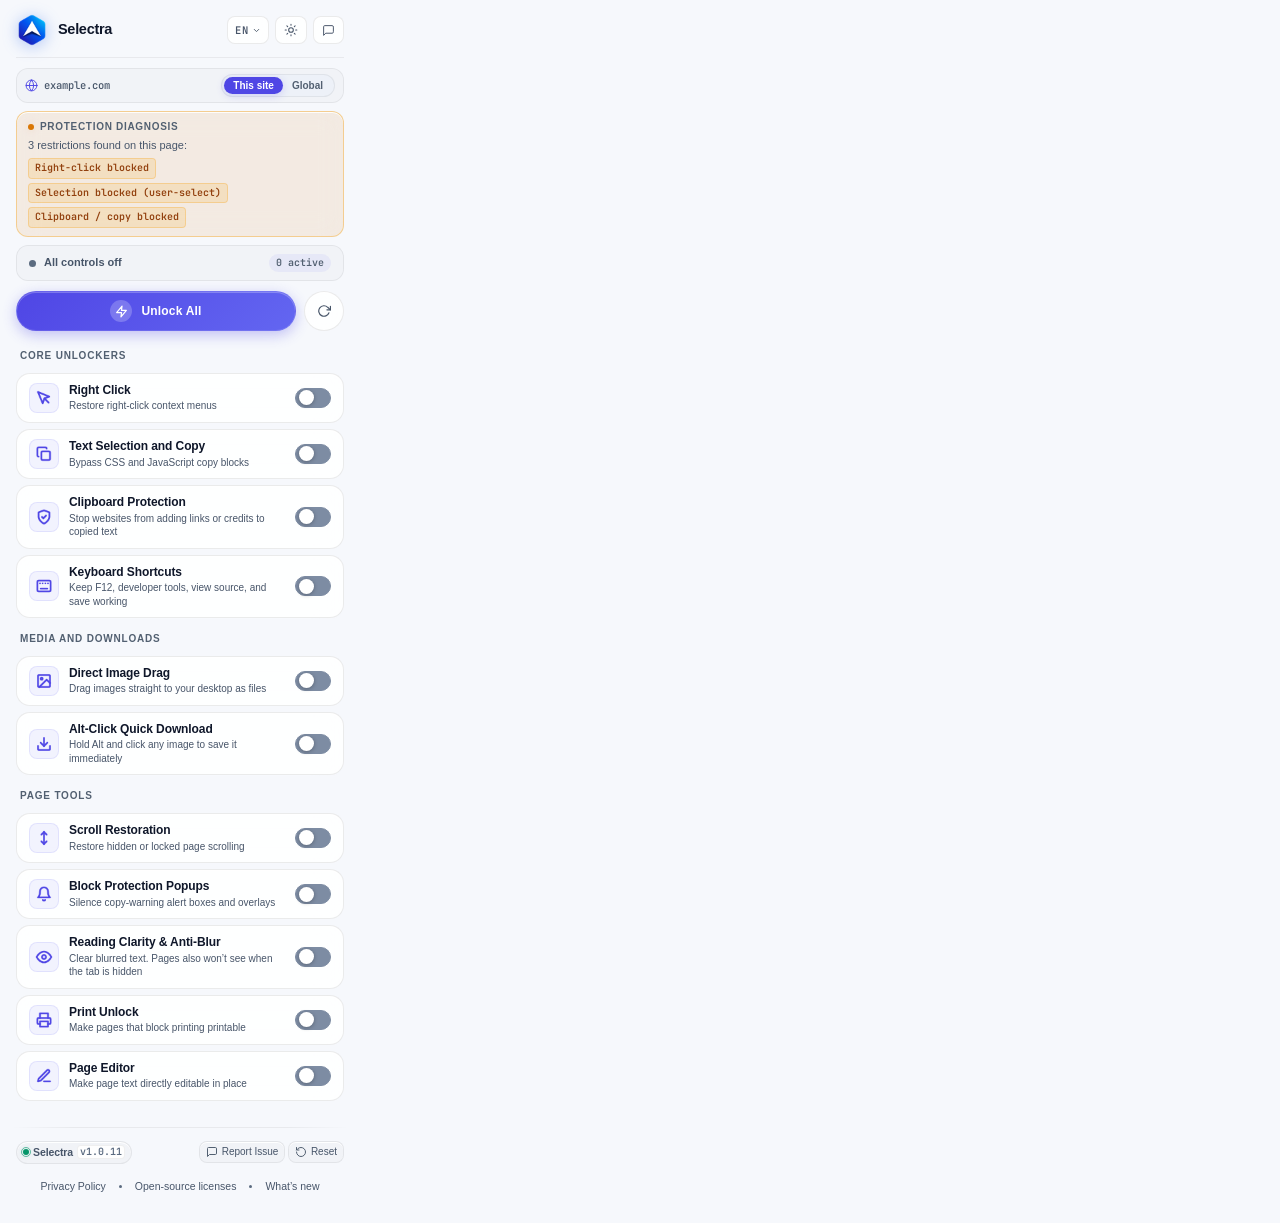
==== popup.html @ c1bef080 "Selectra 1.0.11 First public commit of the Selectra extension source.  This tree reproduces the stor" ====
<!DOCTYPE html>
<html lang="en" data-theme="dark">
<head>
  <meta charset="UTF-8">
  <meta name="viewport" content="width=device-width, initial-scale=1">
  <title>Selectra</title>
  <!-- What this page may load, in addition to the extension's own policy (manifest.json, which the service worker shares and which must stay open for its fetches) -->
  <meta http-equiv="Content-Security-Policy" content="default-src 'none'; script-src 'self'; style-src 'self'; font-src 'self'; img-src 'self' data:; connect-src 'self'; frame-src 'self'; object-src 'none'; base-uri 'none'; form-action 'none'">
  <link rel="stylesheet" href="fonts/fonts.css">
  <script src="theme-init.js"></script>
  <link rel="stylesheet" href="popup.css">
</head>
<body>
  <!-- Header Bar -->
  <header class="header">
    <div class="header-left">
      <div class="logo" aria-hidden="true">
        <img src="icon48.png" width="32" height="32" alt="Selectra">
      </div>
      <div class="header-text">
        <h1 data-i18n="appName">Selectra</h1>
      </div>
    </div>
    <div class="header-right">
      <!-- 10-Language Custom Dropdown Popover -->
      <div class="lang-picker-wrapper">
        <button class="icon-btn lang-btn" id="langToggle" data-i18n-title="langToggleTitle" data-i18n-aria="langToggleTitle" aria-haspopup="listbox" aria-expanded="false" aria-controls="langList">
          <span id="langText">EN</span>
          <svg class="lang-chevron" width="9" height="9" viewBox="0 0 24 24" fill="none" stroke="currentColor" stroke-width="2.5" stroke-linecap="round" stroke-linejoin="round">
            <polyline points="6 9 12 15 18 9"></polyline>
          </svg>
        </button>
        <div class="lang-popover" id="langPopover">
          <div class="lang-list" id="langList" role="listbox" data-i18n-aria="langListLabel">
            <!-- Rendered dynamically by popup.js -->
          </div>
        </div>
      </div>

      <!-- Theme Switcher with SVG Morph & Circular Reveal -->
      <button class="icon-btn theme-btn" id="themeToggle" data-i18n-title="themeToggleTitle" data-i18n-aria="themeToggleTitle">
        <span class="theme-icon-wrap" aria-hidden="true">
          <svg class="theme-icon moon-icon" width="14" height="14" viewBox="0 0 24 24" fill="none" stroke="currentColor" stroke-width="1.8" stroke-linecap="round" stroke-linejoin="round">
            <path d="M21 12.79A9 9 0 1 1 11.21 3 7 7 0 0 0 21 12.79z"></path>
          </svg>
          <svg class="theme-icon sun-icon" width="14" height="14" viewBox="0 0 24 24" fill="none" stroke="currentColor" stroke-width="1.8" stroke-linecap="round" stroke-linejoin="round">
            <circle cx="12" cy="12" r="4"></circle>
            <path d="M12 2v2M12 20v2M4.93 4.93l1.41 1.41M17.66 17.66l1.41 1.41M2 12h2M20 12h2M6.34 17.66l-1.41 1.41M19.07 4.93l-1.41 1.41"></path>
          </svg>
        </span>
      </button>

      <!-- Feedback & Bug Report Button -->
      <button class="icon-btn contact-btn" id="contactHeaderBtn" data-i18n-title="contactTitle" data-i18n-aria="contactTitle">
        <svg width="13" height="13" viewBox="0 0 24 24" fill="none" stroke="currentColor" stroke-width="1.8" stroke-linecap="round" stroke-linejoin="round">
          <path d="M21 15a2 2 0 0 1-2 2H7l-4 4V5a2 2 0 0 1 2-2h14a2 2 0 0 1 2 2z"></path>
        </svg>
      </button>
    </div>
  </header>

  <!-- Active Page Content -->
  <div id="activeContent">
    <!-- Segmented Mode Control -->
    <div class="mode-bar-container">
    <div class="domain-row">
      <svg class="domain-icon" width="13" height="13" viewBox="0 0 24 24" fill="none" stroke="currentColor" stroke-width="1.75" stroke-linecap="round" stroke-linejoin="round">
        <circle cx="12" cy="12" r="10"></circle>
        <line x1="2" y1="12" x2="22" y2="12"></line>
        <path d="M12 2a15.3 15.3 0 0 1 4 10 15.3 15.3 0 0 1-4 10 15.3 15.3 0 0 1-4-10 15.3 15.3 0 0 1 4-10z"></path>
      </svg>
      <span class="domain-badge" id="domainBadge" data-i18n="badgeActiveTab">Active tab</span>
    </div>
    <div class="segmented-control" role="radiogroup" data-i18n-aria="modeGroupLabel">
      <button class="segment-btn active" id="modeSiteBtn" role="radio" aria-checked="true" data-i18n="modeSite">This site</button>
      <button class="segment-btn" id="modeGlobalBtn" role="radio" aria-checked="false" data-i18n="modeGlobal">Global</button>
    </div>
  </div>

  <!-- Global mode is browser-wide: it pauses every site's own settings, so say so while it is on -->
  <p class="mode-hint" id="globalModeHint" hidden data-i18n="globalModeHint">Global mode applies to every site. Each site’s own settings are paused until you switch back to “This site”.</p>

  <!-- Shown when the page never loaded Selectra (opened before an update, PDF viewer, ...): the settings are saved but cannot reach it -->
  <div class="notice-card" id="pageNotReadyNotice" role="alert" hidden>
    <p class="notice-text" data-i18n="pageNotReady">Selectra isn’t running on this page yet. Reload the page to apply your settings.</p>
    <button type="button" class="notice-btn" id="pageNotReadyReload" data-i18n="btnReloadPage">Reload Page</button>
  </div>

  <!-- Live Barrier Scanner Card -->
  <div class="diagnosis-card" id="diagnosisCard">
    <div class="diagnosis-header">
      <span class="diagnosis-dot"></span>
      <span class="diagnosis-title" id="diagnosisTitle" data-i18n="scannerTitle">Protection Diagnosis</span>
    </div>
    <div class="diagnosis-body" id="diagnosisBody" data-i18n="scannerClean">No restrictions detected on this page</div>
    <div class="barrier-tags" id="barrierTags"></div>
  </div>

  <!-- Status Bar -->
  <div class="status-bar" role="status" aria-live="polite">
    <div class="status-indicator">
      <span class="status-dot"></span>
      <span class="status-text" id="statusText" data-i18n="statusAllOff">All controls off</span>
    </div>
    <span class="active-count" id="activeCount">0 active</span>
  </div>

  <!-- Hero Master Action Bar -->
  <div class="quick-actions-bar">
    <button class="hero-btn unlock-btn" id="quickAllBtn" type="button">
      <span class="btn-icon-circle">
        <svg class="hero-bolt-svg" width="13" height="13" viewBox="0 0 24 24" fill="none" stroke="currentColor" stroke-width="2.2" stroke-linecap="round" stroke-linejoin="round">
          <polygon points="13 2 3 14 12 14 11 22 21 10 12 10 13 2"></polygon>
        </svg>
      </span>
      <span id="quickAllText" data-i18n="btnUnlockAll">Unlock All</span>
    </button>

    <button class="reload-btn" id="reloadTabBtn" type="button" data-i18n-title="btnReloadPage" data-i18n-aria="btnReloadPage">
      <svg class="reload-icon" width="14" height="14" viewBox="0 0 24 24" fill="none" stroke="currentColor" stroke-width="2" stroke-linecap="round" stroke-linejoin="round">
        <polyline points="23 4 23 10 17 10"></polyline>
        <path d="M20.49 15a9 9 0 1 1-2.12-9.36L23 10"></path>
      </svg>
    </button>
  </div>

  <!-- Main Controls List -->
  <main class="controls-section">
    <!-- Group 1: Core Unlockers -->
    <div class="section-label" data-i18n="secUnlockers">Core Unlockers</div>

    <div class="control-card" data-key="rightClick">
      <div class="card-icon">
        <svg width="16" height="16" viewBox="0 0 24 24" fill="none" stroke="currentColor" stroke-width="1.75" stroke-linecap="round" stroke-linejoin="round">
          <path d="M3 3l7.07 16.97 2.51-7.39 7.39-2.51L3 3z"></path>
          <path d="M13 13l6 6"></path>
        </svg>
      </div>
      <div class="card-info">
        <div class="card-title" id="titleRightClick" data-i18n="featRightClickTitle">Right Click</div>
        <div class="card-desc" id="descRightClick" data-i18n="featRightClickDesc">Restore right-click context menus</div>
      </div>
      <label class="toggle">
        <input type="checkbox" role="switch" id="rightClickToggle" aria-labelledby="titleRightClick" aria-describedby="descRightClick">
        <span class="toggle-track"><span class="toggle-thumb"></span></span>
      </label>
    </div>

    <div class="control-card" data-key="copy">
      <div class="card-icon">
        <svg width="16" height="16" viewBox="0 0 24 24" fill="none" stroke="currentColor" stroke-width="1.75" stroke-linecap="round" stroke-linejoin="round">
          <rect x="8" y="8" width="13" height="13" rx="2"></rect>
          <path d="M4 16c-1.1 0-2-.9-2-2V4c0-1.1.9-2 2-2h10c1.1 0 2 .9 2 2"></path>
        </svg>
      </div>
      <div class="card-info">
        <div class="card-title" id="titleCopy" data-i18n="featCopyTitle">Text Selection and Copy</div>
        <div class="card-desc" id="descCopy" data-i18n="featCopyDesc">Bypass CSS and JavaScript copy blocks</div>
      </div>
      <label class="toggle">
        <input type="checkbox" role="switch" id="copyToggle" aria-labelledby="titleCopy" aria-describedby="descCopy">
        <span class="toggle-track"><span class="toggle-thumb"></span></span>
      </label>
    </div>

    <div class="control-card" data-key="clipboard">
      <div class="card-icon">
        <svg width="16" height="16" viewBox="0 0 24 24" fill="none" stroke="currentColor" stroke-width="1.75" stroke-linecap="round" stroke-linejoin="round">
          <path d="M12 22s8-4 8-10V5l-8-3-8 3v7c0 6 8 10 8 10z"></path>
          <path d="m9 12 2 2 4-4"></path>
        </svg>
      </div>
      <div class="card-info">
        <div class="card-title" id="titleClipboard" data-i18n="featClipboardTitle">Clipboard Protection</div>
        <div class="card-desc" id="descClipboard" data-i18n="featClipboardDesc">Stop websites from adding links or credits to copied text</div>
      </div>
      <label class="toggle">
        <input type="checkbox" role="switch" id="clipboardToggle" aria-labelledby="titleClipboard" aria-describedby="descClipboard">
        <span class="toggle-track"><span class="toggle-thumb"></span></span>
      </label>
    </div>

    <div class="control-card" data-key="keyboard">
      <div class="card-icon">
        <svg width="16" height="16" viewBox="0 0 24 24" fill="none" stroke="currentColor" stroke-width="1.75" stroke-linecap="round" stroke-linejoin="round">
          <rect x="2" y="4" width="20" height="16" rx="2"></rect>
          <line x1="6" y1="8" x2="6.01" y2="8"></line>
          <line x1="10" y1="8" x2="10.01" y2="8"></line>
          <line x1="14" y1="8" x2="14.01" y2="8"></line>
          <line x1="18" y1="8" x2="18.01" y2="8"></line>
          <line x1="7" y1="16" x2="17" y2="16"></line>
        </svg>
      </div>
      <div class="card-info">
        <div class="card-title" id="titleKeyboard" data-i18n="featKeyboardTitle">Keyboard Shortcuts</div>
        <div class="card-desc" id="descKeyboard" data-i18n="featKeyboardDesc">Keep F12, developer tools, view source, and save working</div>
      </div>
      <label class="toggle">
        <input type="checkbox" role="switch" id="keyboardToggle" aria-labelledby="titleKeyboard" aria-describedby="descKeyboard">
        <span class="toggle-track"><span class="toggle-thumb"></span></span>
      </label>
    </div>

    <!-- Group 2: Media & Downloads -->
    <div class="section-label" data-i18n="secMedia">Media and Downloads</div>

    <div class="control-card" data-key="dragDrop">
      <div class="card-icon">
        <svg width="16" height="16" viewBox="0 0 24 24" fill="none" stroke="currentColor" stroke-width="1.75" stroke-linecap="round" stroke-linejoin="round">
          <rect x="3" y="3" width="18" height="18" rx="2"></rect>
          <circle cx="8.5" cy="8.5" r="1.5"></circle>
          <polyline points="21 15 16 10 5 21"></polyline>
        </svg>
      </div>
      <div class="card-info">
        <div class="card-title" id="titleDragDrop" data-i18n="featDragDropTitle">Direct Image Drag</div>
        <div class="card-desc" id="descDragDrop" data-i18n="featDragDropDesc">Drag images straight to your desktop as files</div>
      </div>
      <label class="toggle">
        <input type="checkbox" role="switch" id="dragDropToggle" aria-labelledby="titleDragDrop" aria-describedby="descDragDrop">
        <span class="toggle-track"><span class="toggle-thumb"></span></span>
      </label>
    </div>

    <div class="control-card" data-key="altClick">
      <div class="card-icon">
        <svg width="16" height="16" viewBox="0 0 24 24" fill="none" stroke="currentColor" stroke-width="1.75" stroke-linecap="round" stroke-linejoin="round">
          <path d="M21 15v4a2 2 0 0 1-2 2H5a2 2 0 0 1-2-2v-4"></path>
          <polyline points="7 10 12 15 17 10"></polyline>
          <line x1="12" y1="15" x2="12" y2="3"></line>
        </svg>
      </div>
      <div class="card-info">
        <div class="card-title" id="titleAltClick" data-i18n="featAltClickTitle">Alt-Click Quick Download</div>
        <div class="card-desc" id="descAltClick" data-i18n="featAltClickDesc">Hold Alt and click any image to save it immediately</div>
      </div>
      <label class="toggle">
        <input type="checkbox" role="switch" id="altClickToggle" aria-labelledby="titleAltClick" aria-describedby="descAltClick">
        <span class="toggle-track"><span class="toggle-thumb"></span></span>
      </label>
    </div>

    <!-- Group 3: Page Tools -->
    <div class="section-label" data-i18n="secPageTools">Page Tools</div>

    <div class="control-card" data-key="scrollbar">
      <div class="card-icon">
        <svg width="16" height="16" viewBox="0 0 24 24" fill="none" stroke="currentColor" stroke-width="1.75" stroke-linecap="round" stroke-linejoin="round">
          <polyline points="8 7 12 3 16 7"></polyline>
          <polyline points="8 17 12 21 16 17"></polyline>
          <line x1="12" y1="3" x2="12" y2="21"></line>
        </svg>
      </div>
      <div class="card-info">
        <div class="card-title" id="titleScrollbar" data-i18n="featScrollbarTitle">Scroll Restoration</div>
        <div class="card-desc" id="descScrollbar" data-i18n="featScrollbarDesc">Restore hidden or locked page scrolling</div>
      </div>
      <label class="toggle">
        <input type="checkbox" role="switch" id="scrollbarToggle" aria-labelledby="titleScrollbar" aria-describedby="descScrollbar">
        <span class="toggle-track"><span class="toggle-thumb"></span></span>
      </label>
    </div>

    <div class="control-card" data-key="alert">
      <div class="card-icon">
        <svg width="16" height="16" viewBox="0 0 24 24" fill="none" stroke="currentColor" stroke-width="1.75" stroke-linecap="round" stroke-linejoin="round">
          <path d="M18 8A6 6 0 0 0 6 8c0 7-3 9-3 9h18s-3-2-3-9"></path>
          <path d="M13.73 21a2 2 0 0 1-3.46 0"></path>
        </svg>
      </div>
      <div class="card-info">
        <div class="card-title" id="titleAlert" data-i18n="featAlertTitle">Block Protection Popups</div>
        <div class="card-desc" id="descAlert" data-i18n="featAlertDesc">Silence copy-warning alert boxes and overlays</div>
      </div>
      <label class="toggle">
        <input type="checkbox" role="switch" id="alertToggle" aria-labelledby="titleAlert" aria-describedby="descAlert">
        <span class="toggle-track"><span class="toggle-thumb"></span></span>
      </label>
    </div>

    <div class="control-card" data-key="antiBlur">
      <div class="card-icon">
        <svg width="16" height="16" viewBox="0 0 24 24" fill="none" stroke="currentColor" stroke-width="1.75" stroke-linecap="round" stroke-linejoin="round">
          <path d="M1 12s4-8 11-8 11 8 11 8-4 8-11 8-11-8-11-8z"></path>
          <circle cx="12" cy="12" r="3"></circle>
        </svg>
      </div>
      <div class="card-info">
        <div class="card-title" id="titleAntiBlur" data-i18n="featAntiBlurTitle">Reading Clarity & Anti-Blur</div>
        <div class="card-desc" id="descAntiBlur" data-i18n="featAntiBlurDesc">Restore text sharpness and readability on obscured pages</div>
      </div>
      <label class="toggle">
        <input type="checkbox" role="switch" id="antiBlurToggle" aria-labelledby="titleAntiBlur" aria-describedby="descAntiBlur">
        <span class="toggle-track"><span class="toggle-thumb"></span></span>
      </label>
    </div>

    <div class="control-card" data-key="print">
      <div class="card-icon">
        <svg width="16" height="16" viewBox="0 0 24 24" fill="none" stroke="currentColor" stroke-width="1.75" stroke-linecap="round" stroke-linejoin="round">
          <polyline points="6 9 6 2 18 2 18 9"></polyline>
          <path d="M6 18H4a2 2 0 0 1-2-2v-5a2 2 0 0 1 2-2h16a2 2 0 0 1 2 2v5a2 2 0 0 1-2 2h-2"></path>
          <rect x="6" y="14" width="12" height="8"></rect>
        </svg>
      </div>
      <div class="card-info">
        <div class="card-title" id="titlePrint" data-i18n="featPrintTitle">Print Unlock</div>
        <div class="card-desc" id="descPrint" data-i18n="featPrintDesc">Make pages that block printing printable</div>
      </div>
      <label class="toggle">
        <input type="checkbox" role="switch" id="printToggle" aria-labelledby="titlePrint" aria-describedby="descPrint">
        <span class="toggle-track"><span class="toggle-thumb"></span></span>
      </label>
    </div>

    <div class="control-card" data-key="edit">
      <div class="card-icon">
        <svg width="16" height="16" viewBox="0 0 24 24" fill="none" stroke="currentColor" stroke-width="1.75" stroke-linecap="round" stroke-linejoin="round">
          <path d="M12 20h9"></path>
          <path d="M16.5 3.5a2.121 2.121 0 0 1 3 3L7 19l-4 1 1-4L16.5 3.5z"></path>
        </svg>
      </div>
      <div class="card-info">
        <div class="card-title" id="titleEdit" data-i18n="featEditTitle">Page Editor</div>
        <div class="card-desc" id="descEdit" data-i18n="featEditDesc">Make page text directly editable in place</div>
      </div>
      <label class="toggle">
        <input type="checkbox" role="switch" id="editToggle" aria-labelledby="titleEdit" aria-describedby="descEdit">
        <span class="toggle-track"><span class="toggle-thumb"></span></span>
      </label>
    </div>
  </main>

  <footer class="footer">
    <div class="footer-row">
      <div class="footer-status-badge">
        <span class="status-pulse-dot" aria-hidden="true"></span>
        <span class="footer-status-label" data-i18n="footerText">Selectra</span>
        <span class="footer-version-tag">v1.0.11</span>
      </div>
      <div class="footer-actions">
        <button id="contactBtn" class="footer-chip-btn" type="button">
          <svg class="chip-svg" width="12" height="12" viewBox="0 0 24 24" fill="none" stroke="currentColor" stroke-width="2" stroke-linecap="round" stroke-linejoin="round" aria-hidden="true">
            <path d="M21 15a2 2 0 0 1-2 2H7l-4 4V5a2 2 0 0 1 2-2h14a2 2 0 0 1 2 2z"></path>
          </svg>
          <span data-i18n="btnContact">Report Issue</span>
        </button>
        <button id="resetBtn" class="footer-chip-btn danger" type="button" data-i18n-title="resetTitle">
          <svg class="chip-svg" width="12" height="12" viewBox="0 0 24 24" fill="none" stroke="currentColor" stroke-width="2" stroke-linecap="round" stroke-linejoin="round" aria-hidden="true">
            <path d="M3 12a9 9 0 1 0 9-9 9.75 9.75 0 0 0-6.74 2.74L3 8"></path>
            <path d="M3 3v5h5"></path>
          </svg>
          <span data-i18n="btnReset">Reset</span>
        </button>
      </div>
    </div>

    <!-- Legal row: opens the packaged policy pages in the viewer below (a plain link, so "open in new tab" also works) -->
    <nav class="legal-row" data-i18n-aria="legalNavLabel" aria-label="Legal information">
      <a class="legal-link" href="legal/privacy.html" data-legal="privacy" data-i18n="legalPrivacy">Privacy Policy</a>
      <span class="legal-sep" aria-hidden="true"></span>
      <a class="legal-link" href="legal/licenses.html" data-legal="licenses" data-i18n="legalLicenses">Open-source licenses</a>
      <span class="legal-sep" aria-hidden="true"></span>
      <a class="legal-link" href="legal/changelog.html" data-legal="changelog" data-i18n="legalChangelog">What’s new</a>
    </nav>
  </footer>
  </div>
  <!-- /#activeContent -->

  <!-- Disabled System Screen (Preserves Header with Language & Theme Controls) -->
  <div class="disabled-message" id="disabledView" role="region" aria-live="polite">
    <svg width="42" height="42" viewBox="0 0 24 24" fill="none" stroke="currentColor" stroke-width="1.6" stroke-linecap="round">
      <circle cx="12" cy="12" r="10"></circle>
      <line x1="4.93" y1="4.93" x2="19.07" y2="19.07"></line>
    </svg>
    <p id="disabledMessageText" data-i18n="unsupportedPage">Extension cannot run on this system page.</p>
    <!-- Global mode is browser-wide: it has to be possible to leave it from a page the extension cannot run on, too -->
    <button type="button" class="notice-btn" id="disabledGlobalOff" hidden data-i18n="btnGlobalOff">Turn off Global mode</button>
  </div>

  <!-- Contact / Report Issue Modal (High-End Precision UI) -->
  <div class="modal-backdrop" id="contactModal" aria-hidden="true" role="dialog" aria-modal="true" aria-labelledby="contactModalTitle">
    <div class="modal-card">
      <!-- Ambient Top Specular Light -->
      <div class="modal-ambient-glow" aria-hidden="true"></div>

      <div class="modal-header">
        <div class="modal-title-wrap">
          <div class="modal-icon-badge" aria-hidden="true">
            <svg width="15" height="15" viewBox="0 0 24 24" fill="none" stroke="currentColor" stroke-width="1.8" stroke-linecap="round" stroke-linejoin="round">
              <path d="M21 15a2 2 0 0 1-2 2H7l-4 4V5a2 2 0 0 1 2-2h14a2 2 0 0 1 2 2z"/>
            </svg>
          </div>
          <div>
            <h3 class="modal-title" id="contactModalTitle" data-i18n="contactTitle">Report Issue / Contact</h3>
            <p class="modal-desc" data-i18n="contactDesc">Found a locked site or bug? Let us know.</p>
          </div>
        </div>
        <button class="modal-close-btn" id="contactModalClose" type="button" data-i18n-aria="legalClose">
          <svg width="13" height="13" viewBox="0 0 24 24" fill="none" stroke="currentColor" stroke-width="2" stroke-linecap="round" stroke-linejoin="round">
            <line x1="18" y1="6" x2="6" y2="18"></line>
            <line x1="6" y1="6" x2="18" y2="18"></line>
          </svg>
        </button>
      </div>

      <div class="modal-body">
        <!-- Live Telemetry Inspector Bar -->
        <div class="modal-telemetry-strip">
          <div class="telemetry-site-group">
            <span class="telemetry-beacon" id="contactTelemetryDot" aria-hidden="true"></span>
            <span class="telemetry-site-val" id="contactSiteDomain">example.com</span>
          </div>
          <div class="telemetry-badge-group">
            <span class="telemetry-status-pill" id="contactTelemetryPill">
              <svg width="10" height="10" viewBox="0 0 24 24" fill="none" stroke="currentColor" stroke-width="2" stroke-linecap="round" stroke-linejoin="round">
                <circle cx="12" cy="12" r="10"></circle>
                <line x1="12" y1="8" x2="12" y2="12"></line>
                <line x1="12" y1="16" x2="12.01" y2="16"></line>
              </svg>
              <span id="contactBarrierCountText" data-i18n="contactLivePage">Live page</span>
            </span>
          </div>
        </div>

        <!-- Issue Category Segmented Control (High-Tactile Cards with Micro-Icons) -->
        <div class="contact-category-group" role="radiogroup" data-i18n-aria="issueCategoryLabel">
          <label class="category-chip active" data-cat="locked">
            <input type="radio" name="issueCategory" value="locked" checked>
            <span class="chip-icon" aria-hidden="true">
              <svg width="13" height="13" viewBox="0 0 24 24" fill="none" stroke="currentColor" stroke-width="1.8" stroke-linecap="round" stroke-linejoin="round">
                <rect x="3" y="11" width="18" height="11" rx="2" ry="2"></rect>
                <path d="M7 11V7a5 5 0 0 1 9.9-1"></path>
              </svg>
            </span>
            <span class="chip-text" data-i18n="catSiteLocked">Site locked</span>
          </label>
          <label class="category-chip" data-cat="bug">
            <input type="radio" name="issueCategory" value="bug">
            <span class="chip-icon" aria-hidden="true">
              <svg width="13" height="13" viewBox="0 0 24 24" fill="none" stroke="currentColor" stroke-width="1.8" stroke-linecap="round" stroke-linejoin="round">
                <path d="M12 2v4M12 18v4M4.93 4.93l2.83 2.83M16.24 16.24l2.83 2.83M2 12h4M18 12h4M4.93 19.07l2.83-2.83M16.24 7.76l2.83-2.83"></path>
              </svg>
            </span>
            <span class="chip-text" data-i18n="catBug">Bug / Glitch</span>
          </label>
          <label class="category-chip" data-cat="feature">
            <input type="radio" name="issueCategory" value="feature">
            <span class="chip-icon" aria-hidden="true">
              <svg width="13" height="13" viewBox="0 0 24 24" fill="none" stroke="currentColor" stroke-width="1.8" stroke-linecap="round" stroke-linejoin="round">
                <polygon points="12 2 15.09 8.26 22 9.27 17 14.14 18.18 21.02 12 17.77 5.82 21.02 7 14.14 2 9.27 8.91 8.26 12 2"></polygon>
              </svg>
            </span>
            <span class="chip-text" data-i18n="catFeature">Feature idea</span>
          </label>
        </div>

        <!-- Notes / Details Input with Double-Bezel Shell -->
        <div class="contact-input-wrap">
          <div class="contact-label-row">
            <label for="contactMessage" class="contact-input-label" data-i18n="contactNotesLabel">Notes / Details</label>
            <span class="contact-optional-tag" data-i18n="contactOptionalTag">Optional</span>
          </div>
          <div class="textarea-shell">
            <textarea id="contactMessage" class="contact-textarea" rows="3" placeholder="What happened on this website?" data-i18n-placeholder="contactNotesPlaceholder"></textarea>
          </div>
        </div>

        <!-- Expandable Telemetry Accordion (Developer-Grade Transparency) -->
        <details class="telemetry-accordion" id="telemetryAccordion">
          <summary class="telemetry-summary">
            <span class="telemetry-summary-left">
              <svg class="telemetry-chevron" width="10" height="10" viewBox="0 0 24 24" fill="none" stroke="currentColor" stroke-width="2.5" stroke-linecap="round" stroke-linejoin="round">
                <polyline points="9 18 15 12 9 6"></polyline>
              </svg>
              <span data-i18n="contactTelemetryDetails">Diagnostics included</span>
            </span>
            <span class="telemetry-chip-code" id="telemetrySnippetBadge">v1.0.11</span>
          </summary>
          <div class="telemetry-details-body">
            <pre class="telemetry-code" id="telemetryCodePreview">Loading diagnostics...</pre>
          </div>
        </details>

        <!-- The popup closes when the store tab opens, so what to do there has to be said BEFORE the click -->
        <p class="contact-support-hint" id="contactSupportHint" data-i18n="contactSupportHint">Copies the report and opens the store’s support page. There, press “Contact the developer” and paste (Ctrl+V).</p>
      </div>

      <div class="modal-footer">
        <button class="btn-modal secondary" id="copyDiagnosticsBtn" type="button">
          <span class="btn-icon-wrap" id="copyDiagnosticsIconWrap">
            <svg class="icon-copy" width="12" height="12" viewBox="0 0 24 24" fill="none" stroke="currentColor" stroke-width="1.8" stroke-linecap="round" stroke-linejoin="round">
              <rect x="9" y="9" width="13" height="13" rx="2" ry="2"></rect>
              <path d="M5 15H4a2 2 0 0 1-2-2V4a2 2 0 0 1 2-2h9a2 2 0 0 1 2 2v1"></path>
            </svg>
            <svg class="icon-check" width="12" height="12" viewBox="0 0 24 24" fill="none" stroke="currentColor" stroke-width="2.5" stroke-linecap="round" stroke-linejoin="round">
              <polyline points="20 6 9 17 4 12"></polyline>
            </svg>
          </span>
          <span id="copyDiagnosticsLabel" data-i18n="btnCopyDiagnostics">Copy Diagnostics</span>
        </button>

        <button class="btn-modal primary" id="sendReportBtn" type="button">
          <span class="btn-label" data-i18n="btnOpenSupport">Copy &amp; open support</span>
          <span class="btn-icon-bubble" aria-hidden="true">
            <svg width="11" height="11" viewBox="0 0 24 24" fill="none" stroke="currentColor" stroke-width="2" stroke-linecap="round" stroke-linejoin="round">
              <line x1="22" y1="2" x2="11" y2="13"></line>
              <polygon points="22 2 15 22 11 13 2 9 22 2"></polygon>
            </svg>
          </span>
        </button>
      </div>
    </div>
  </div>

  <!-- Legal viewer: shows legal/privacy.html, legal/licenses.html or legal/changelog.html (packaged with the extension) inside the popup -->
  <div class="modal-backdrop" id="legalModal" aria-hidden="true" role="dialog" aria-modal="true" aria-labelledby="legalModalTitle">
    <div class="modal-card legal-card">
      <div class="modal-ambient-glow" aria-hidden="true"></div>

      <div class="modal-header">
        <div class="modal-title-wrap">
          <div class="modal-icon-badge" aria-hidden="true">
            <svg data-legal-icon="privacy" width="15" height="15" viewBox="0 0 24 24" fill="none" stroke="currentColor" stroke-width="1.8" stroke-linecap="round" stroke-linejoin="round">
              <path d="M12 22s8-4 8-10V5l-8-3-8 3v7c0 6 8 10 8 10z"/>
            </svg>
            <svg data-legal-icon="licenses" hidden width="15" height="15" viewBox="0 0 24 24" fill="none" stroke="currentColor" stroke-width="1.8" stroke-linecap="round" stroke-linejoin="round">
              <path d="M14 2H6a2 2 0 0 0-2 2v16a2 2 0 0 0 2 2h12a2 2 0 0 0 2-2V8z"/>
              <polyline points="14 2 14 8 20 8"/>
              <line x1="16" y1="13" x2="8" y2="13"/>
              <line x1="16" y1="17" x2="8" y2="17"/>
              <polyline points="10 9 9 9 8 9"/>
            </svg>
            <svg data-legal-icon="changelog" hidden width="15" height="15" viewBox="0 0 24 24" fill="none" stroke="currentColor" stroke-width="1.8" stroke-linecap="round" stroke-linejoin="round">
              <path d="M9.937 15.5A2 2 0 0 0 8.5 14.063l-6.135-1.582a.5.5 0 0 1 0-.962L8.5 9.936A2 2 0 0 0 9.937 8.5l1.582-6.135a.5.5 0 0 1 .963 0L14.063 8.5A2 2 0 0 0 15.5 9.937l6.135 1.581a.5.5 0 0 1 0 .964L15.5 14.063a2 2 0 0 0-1.437 1.437l-1.582 6.135a.5.5 0 0 1-.963 0z"/>
              <path d="M20 3v4"/>
              <path d="M22 5h-4"/>
              <path d="M4 17v2"/>
              <path d="M5 18H3"/>
            </svg>
          </div>
          <div>
            <h3 class="modal-title" id="legalModalTitle">Privacy Policy</h3>
            <p class="modal-desc" data-i18n="legalEnglishOnly">The full text is in English.</p>
          </div>
        </div>
        <button class="modal-close-btn" id="legalModalClose" type="button" data-i18n-aria="legalClose" aria-label="Close">
          <svg width="13" height="13" viewBox="0 0 24 24" fill="none" stroke="currentColor" stroke-width="2" stroke-linecap="round" stroke-linejoin="round" aria-hidden="true">
            <line x1="18" y1="6" x2="6" y2="18"></line>
            <line x1="6" y1="6" x2="18" y2="18"></line>
          </svg>
        </button>
      </div>

      <div class="modal-body legal-body">
        <iframe id="legalFrame" class="legal-frame" title="Privacy Policy"></iframe>
      </div>

      <div class="modal-footer legal-footer">
        <a id="legalOpenTab" class="btn-modal secondary" href="legal/privacy.html" target="_blank" rel="noopener" data-i18n="legalOpenTab">Open in new tab</a>
      </div>
    </div>
  </div>

  <script src="shared.js"></script>
  <script src="i18n.js"></script>
  <script src="popup.js"></script>
</body>
</html>
---- fonts/fonts.css ----
/* Plus Jakarta Sans, Manrope and JetBrains Mono, served from the extension package (SIL Open Font License 1.1, see OFL.txt).
   Variable fonts: one file per script covers every weight the popup uses. Plus Jakarta Sans has no Cyrillic letters: Manrope, a face of the same
   geometric build, supplies them under the same family name, so a Russian line is not set half in the interface font and half in the system's. */

/* JetBrains Mono - cyrillic */
@font-face {
  font-family: 'JetBrains Mono';
  font-style: normal;
  font-weight: 400 800;
  font-display: swap;
  src: url('jetbrains-mono-cyrillic.woff2') format('woff2');
  unicode-range: U+0301, U+0400-045F, U+0490-0491, U+04B0-04B1, U+2116;
}

/* JetBrains Mono - latin-ext */
@font-face {
  font-family: 'JetBrains Mono';
  font-style: normal;
  font-weight: 400 800;
  font-display: swap;
  src: url('jetbrains-mono-latin-ext.woff2') format('woff2');
  unicode-range: U+0100-02BA, U+02BD-02C5, U+02C7-02CC, U+02CE-02D7, U+02DD-02FF, U+0304, U+0308, U+0329, U+1D00-1DBF, U+1E00-1E9F, U+1EF2-1EFF, U+2020, U+20A0-20AB, U+20AD-20C4, U+2113, U+2C60-2C7F, U+A720-A7FF;
}

/* JetBrains Mono - latin */
@font-face {
  font-family: 'JetBrains Mono';
  font-style: normal;
  font-weight: 400 800;
  font-display: swap;
  src: url('jetbrains-mono-latin.woff2') format('woff2');
  unicode-range: U+0000-00FF, U+0131, U+0152-0153, U+02BB-02BC, U+02C6, U+02DA, U+02DC, U+0304, U+0308, U+0329, U+2000-206F, U+20AC, U+2122, U+2191, U+2193, U+2212, U+2215, U+FEFF, U+FFFD;
}

/* Plus Jakarta Sans - latin-ext */
@font-face {
  font-family: 'Plus Jakarta Sans';
  font-style: normal;
  font-weight: 400 800;
  font-display: swap;
  src: url('plus-jakarta-sans-latin-ext.woff2') format('woff2');
  unicode-range: U+0100-02BA, U+02BD-02C5, U+02C7-02CC, U+02CE-02D7, U+02DD-02FF, U+0304, U+0308, U+0329, U+1D00-1DBF, U+1E00-1E9F, U+1EF2-1EFF, U+2020, U+20A0-20AB, U+20AD-20C4, U+2113, U+2C60-2C7F, U+A720-A7FF;
}

/* Plus Jakarta Sans - latin */
@font-face {
  font-family: 'Plus Jakarta Sans';
  font-style: normal;
  font-weight: 400 800;
  font-display: swap;
  src: url('plus-jakarta-sans-latin.woff2') format('woff2');
  unicode-range: U+0000-00FF, U+0131, U+0152-0153, U+02BB-02BC, U+02C6, U+02DA, U+02DC, U+0304, U+0308, U+0329, U+2000-206F, U+20AC, U+2122, U+2191, U+2193, U+2212, U+2215, U+FEFF, U+FFFD;
}

/* Plus Jakarta Sans - cyrillic (letters from Manrope) */
@font-face {
  font-family: 'Plus Jakarta Sans';
  font-style: normal;
  font-weight: 400 800;
  font-display: swap;
  src: url('manrope-cyrillic.woff2') format('woff2');
  unicode-range: U+0301, U+0400-045F, U+0490-0491, U+04B0-04B1, U+2116;
}
---- popup.css ----
/* ==========================================================================
   Selectra — High-Agency Precision Hardware & Cyber-Glass System
   Standards: high-end-visual-design | stitch-design-taste | Vercel Guidelines
   ========================================================================== */

/* ─── Circular Reveal View Transition (Chrome 111+) ─── */
html {
  background: var(--bg-canvas);
  color: var(--text-primary);
}

::view-transition-old(root),
::view-transition-new(root) {
  animation: none;
  mix-blend-mode: normal;
}
::view-transition-old(root) {
  z-index: 1;
}
::view-transition-new(root) {
  z-index: 9999;
  animation: theme-reveal 480ms cubic-bezier(0.22, 1, 0.36, 1) both;
  clip-path: circle(0px at var(--reveal-x, 50%) var(--reveal-y, 0px));
}
@keyframes theme-reveal {
  from { clip-path: circle(0px at var(--reveal-x, 50%) var(--reveal-y, 0px)); }
  to { clip-path: circle(var(--reveal-r, 150vmax) at var(--reveal-x, 50%) var(--reveal-y, 0px)); }
}

/* ─── Instant Snapshot Capture Lock ─── */
.theme-switching,
.theme-switching *,
.theme-switching *::before,
.theme-switching *::after {
  transition: none !important;
}

@property --bg-canvas {
  syntax: '<color>';
  inherits: true;
  initial-value: #07090e;
}
@property --core-bg {
  syntax: '<color>';
  inherits: true;
  initial-value: rgba(14, 19, 31, 0.78);
}
@property --text-primary {
  syntax: '<color>';
  inherits: true;
  initial-value: #f8fafc;
}

:root {
  --font-sans: 'Plus Jakarta Sans', -apple-system, BlinkMacSystemFont, "Segoe UI", Roboto, "Helvetica Neue", Arial, sans-serif;
  --font-mono: 'JetBrains Mono', ui-monospace, SFMono-Regular, Menlo, Monaco, Consolas, monospace;

  --ease-spring: cubic-bezier(0.32, 0.72, 0, 1);
  --ease-fluid: cubic-bezier(0.16, 1, 0.3, 1);
  --ease-tactile: cubic-bezier(0.4, 0, 0.2, 1);
  --ease-in-out-quart: cubic-bezier(0.76, 0, 0.24, 1);
  --ease-out-expo: cubic-bezier(0.16, 1, 0.3, 1);
  --ease-in-out-soft: cubic-bezier(0.45, 0, 0.15, 1);
  --ease-overshoot: cubic-bezier(0.34, 1.56, 0.64, 1);

  --radius-xs: 6px;
  --radius-sm: 8px;
  --radius-md: 12px;
  --radius-lg: 14px;
  --radius-full: 9999px;
}

/* ─── Dark Theme (Default OLED Void) ─── */
[data-theme="dark"] {
  --bg-canvas: #07090e;
  --bg-subtle: #0b0f19;

  /* Double-Bezel Shell & Core */
  --shell-bg: rgba(255, 255, 255, 0.025);
  --shell-border: rgba(255, 255, 255, 0.07);
  --core-bg: rgba(14, 19, 31, 0.78);
  --core-bg-hover: rgba(20, 28, 46, 0.90);
  --core-highlight: inset 0 1px 0 rgba(255, 255, 255, 0.10);
  --core-border: rgba(255, 255, 255, 0.08);
  --core-border-hover: rgba(99, 102, 241, 0.38);

  /* Active Card Enclosure */
  --active-shell-border: rgba(16, 185, 129, 0.30);
  --active-core-bg: rgba(16, 185, 129, 0.06);
  --active-core-border: rgba(16, 185, 129, 0.35);

  /* Typography */
  --text-primary: #f8fafc;
  --text-secondary: #a3b0c4;
  --text-tertiary: #8b9bb4;
  --text-muted: #7f8ea6;

  /* Accents & Signals */
  --accent-primary: #6366f1;
  --accent-text: #818cf8;
  --accent-secondary: #8b5cf6;
  --accent-glow: rgba(99, 102, 241, 0.28);

  --success: #10b981;
  --success-glow: rgba(16, 185, 129, 0.22);
  --success-pill-bg: rgba(16, 185, 129, 0.12);

  --warning: #f59e0b;
  --warning-text: #f59e0b;
  --success-text: #10b981;
  --warning-glow: rgba(245, 158, 11, 0.18);
  --warning-pill-bg: rgba(245, 158, 11, 0.12);

  --danger: #f43f5e;
  --danger-secondary: #e11d48;
  --danger-glow: rgba(244, 63, 94, 0.28);

  --switch-off: #5f6f89;
}

/* ─── Light Theme (Frosted Precision) ─── */
[data-theme="light"] {
  --bg-canvas: #f6f8fc;
  --bg-subtle: #edf1f8;

  --shell-bg: rgba(0, 0, 0, 0.02);
  --shell-border: rgba(0, 0, 0, 0.06);
  --core-bg: rgba(255, 255, 255, 0.88);
  --core-bg-hover: rgba(255, 255, 255, 0.98);
  --core-highlight: inset 0 1px 0 rgba(255, 255, 255, 0.9);
  --core-border: rgba(0, 0, 0, 0.08);
  --core-border-hover: rgba(99, 102, 241, 0.35);

  --active-shell-border: rgba(16, 185, 129, 0.32);
  --active-core-bg: rgba(16, 185, 129, 0.05);
  --active-core-border: rgba(16, 185, 129, 0.35);

  --text-primary: #0f172a;
  --text-secondary: #475569;
  --text-tertiary: #526071;
  --text-muted: #5b6b80;

  --accent-primary: #4f46e5;
  --accent-text: #4f46e5;
  --accent-secondary: #7c3aed;
  --accent-glow: rgba(79, 70, 229, 0.20);

  --success: #059669;
  --success-glow: rgba(5, 150, 105, 0.18);
  --success-pill-bg: rgba(5, 150, 105, 0.10);

  --warning: #d97706;
  --warning-text: #92400e;
  --success-text: #047857;
  --warning-glow: rgba(217, 119, 6, 0.16);
  --warning-pill-bg: rgba(217, 119, 6, 0.10);

  --danger: #d9163f;
  --danger-secondary: #be123c;
  --danger-glow: rgba(225, 29, 72, 0.22);

  --switch-off: #7d8ca3;
}

/* ─── Reset & Base ─── */
*,
*::before,
*::after {
  box-sizing: border-box;
  margin: 0;
  padding: 0;
}

html,
body {
  width: 360px;
  min-width: 360px;
  max-width: 360px;
}

body {
  height: 580px;
  max-height: 580px;
  overflow-y: overlay;
  overflow-x: hidden;
  padding: 14px 16px 20px;
  font-family: var(--font-sans);
  background: var(--bg-canvas);
  color: var(--text-primary);
  -webkit-font-smoothing: antialiased;
  -moz-osx-font-smoothing: grayscale;
  line-height: 1.45;
}

/* ─── Keyboard Accessibility & Focus Rings (web-design-guidelines) ─── */
:focus-visible {
  outline: 2px solid var(--accent-primary, #6366f1);
  outline-offset: 2px;
}

button:focus-visible,
.icon-btn:focus-visible,
.segment-btn:focus-visible,
.hero-btn:focus-visible,
.reload-btn:focus-visible,
.footer-chip-btn:focus-visible {
  outline: 2px solid var(--accent-primary, #6366f1);
  outline-offset: 2px;
}

.toggle input[type="checkbox"]:focus-visible + .toggle-track {
  outline: 2px solid var(--accent-primary, #6366f1);
  outline-offset: 2px;
}

/* Slim Translucent Scrollbar */
body::-webkit-scrollbar {
  width: 4px;
}

body::-webkit-scrollbar-track {
  background: transparent;
}

body::-webkit-scrollbar-thumb {
  background: rgba(148, 163, 184, 0.25);
  border-radius: var(--radius-full);
}

body::-webkit-scrollbar-thumb:hover {
  background: rgba(148, 163, 184, 0.45);
}

/* ─── Header ─── */
.header {
  display: flex;
  align-items: center;
  justify-content: space-between;
  padding-bottom: 11px;
  border-bottom: 1px solid var(--shell-border);
}

.header-left {
  display: flex;
  align-items: center;
  gap: 10px;
}

.logo {
  width: 32px;
  height: 32px;
  display: grid;
  place-items: center;
  position: relative;
  transition: transform 0.25s var(--ease-spring);
  filter: drop-shadow(0 2px 8px rgba(37, 99, 235, 0.35));
}

.logo:hover {
  transform: scale(1.08);
}

.logo img {
  width: 100%;
  height: 100%;
  object-fit: contain;
  display: block;
}

.header-text {
  display: flex;
  align-items: center;
  gap: 6px;
}

.header-text h1 {
  font-size: 14.5px;
  font-weight: 700;
  letter-spacing: -0.3px;
  color: var(--text-primary);
}

.version-badge {
  font-family: var(--font-mono);
  font-size: 10px;
  font-weight: 600;
  padding: 1.5px 6px;
  border-radius: var(--radius-full);
  background: rgba(99, 102, 241, 0.12);
  color: var(--accent-text);
  border: 1px solid rgba(99, 102, 241, 0.25);
}

.header-right {
  display: flex;
  align-items: center;
  gap: 6px;
}

.icon-btn {
  height: 28px;
  min-width: 28px;
  padding: 0 8px;
  display: inline-flex;
  align-items: center;
  justify-content: center;
  border: 1px solid var(--core-border);
  border-radius: var(--radius-sm);
  background: var(--core-bg);
  box-shadow: var(--core-highlight);
  color: var(--text-secondary);
  font-family: var(--font-sans);
  cursor: pointer;
  backdrop-filter: blur(10px);
  transition: all 0.18s var(--ease-tactile);
}

.icon-btn:hover {
  background: var(--core-bg-hover);
  border-color: var(--core-border-hover);
  color: var(--text-primary);
  transform: translateY(-1px);
}

.icon-btn:active {
  transform: translateY(1px) scale(0.97);
}

/* ─── 10-Language Custom Dropdown Popover ─── */
.lang-picker-wrapper {
  position: relative;
}

.lang-btn {
  display: inline-flex;
  align-items: center;
  gap: 4px;
  padding: 0 7px;
  font-family: var(--font-mono);
  font-size: 10.5px;
  font-weight: 600;
  letter-spacing: 0.5px;
}

.lang-chevron {
  color: var(--text-tertiary);
  transition: transform 0.25s var(--ease-spring);
}

.lang-btn[aria-expanded="true"] .lang-chevron {
  transform: rotate(180deg);
}

.lang-popover {
  position: absolute;
  top: calc(100% + 6px);
  right: 0;
  z-index: 1000;
  min-width: 146px;
  padding: 5px;
  border-radius: var(--radius-md);
  background: var(--core-bg);
  border: 1px solid var(--core-border);
  box-shadow: var(--core-highlight), 0 12px 32px rgba(0, 0, 0, 0.45);
  backdrop-filter: blur(20px);
  opacity: 0;
  transform: translateY(-6px) scale(0.96);
  pointer-events: none;
  transition: opacity 0.22s var(--ease-spring), transform 0.22s var(--ease-spring);
}

.lang-popover.open {
  opacity: 1;
  transform: translateY(0) scale(1);
  pointer-events: auto;
}

.lang-list {
  display: flex;
  flex-direction: column;
  gap: 2px;
  max-height: 220px;
  overflow-y: auto;
}

.lang-list::-webkit-scrollbar {
  width: 3px;
}
.lang-list::-webkit-scrollbar-thumb {
  background: rgba(148, 163, 184, 0.25);
  border-radius: var(--radius-full);
}

.lang-item {
  display: flex;
  align-items: center;
  justify-content: space-between;
  padding: 6px 9px;
  border-radius: var(--radius-sm);
  background: transparent;
  border: 0;
  color: var(--text-secondary);
  font-family: var(--font-sans);
  font-size: 11px;
  font-weight: 500;
  cursor: pointer;
  text-align: left;
  width: 100%;
  transition: all 0.18s var(--ease-tactile);
}

.lang-item:hover {
  background: var(--core-bg-hover);
  color: var(--text-primary);
}

.lang-item.active {
  background: rgba(99, 102, 241, 0.12);
  color: var(--accent-text);
  font-weight: 700;
}

.lang-item-label {
  display: flex;
  align-items: center;
  gap: 6px;
}

.lang-item-code {
  font-family: var(--font-mono);
  font-size: 10px;
  font-weight: 600;
  opacity: 0.7;
}

.lang-item-check {
  width: 12px;
  height: 12px;
  stroke: var(--accent-primary);
  stroke-width: 2.2;
}

/* ─── Animated Theme Switcher Icon ─── */
.theme-icon-wrap {
  position: relative;
  width: 14px;
  height: 14px;
  display: grid;
  place-items: center;
  overflow: hidden;
}

.theme-icon {
  position: absolute;
  inset: 0;
  margin: auto;
  transition: transform 0.5s var(--ease-spring), opacity 0.35s var(--ease-tactile);
}

[data-theme="dark"] .moon-icon {
  transform: rotate(0deg) scale(1);
  opacity: 1;
}

[data-theme="dark"] .sun-icon {
  transform: rotate(-100deg) scale(0.2);
  opacity: 0;
  pointer-events: none;
}

[data-theme="light"] .moon-icon {
  transform: rotate(100deg) scale(0.2);
  opacity: 0;
  pointer-events: none;
}

[data-theme="light"] .sun-icon {
  transform: rotate(0deg) scale(1);
  opacity: 1;
}

.theme-btn.pulsing {
  box-shadow: 0 0 16px var(--accent-glow);
  transform: scale(0.92);
}

/* ─── Smooth Surface Interpolation ─── */
body,
.header,
.mode-bar-container,
.segmented-control,
.diagnosis-card,
.status-bar,
.control-card,
.card-icon,
.action-btn,
.icon-btn,
.toggle-track,
.footer,
.toast {
  transition: background-color 0.4s var(--ease-spring),
              border-color 0.4s var(--ease-spring),
              color 0.35s var(--ease-spring),
              box-shadow 0.4s var(--ease-spring);
}

/* ─── Theme Reveal Wave (Fallback) ─── */
.theme-reveal-wave {
  position: fixed;
  inset: 0;
  pointer-events: none;
  z-index: 999999;
  will-change: clip-path, opacity;
}

/* ─── Mode Bar (Double-Bezel Nested Architecture─── */
.mode-bar-container {
  margin-top: 10px;
  display: flex;
  align-items: center;
  justify-content: space-between;
  gap: 8px;
  padding: 5px 8px;
  border-radius: var(--radius-md);
  background: var(--shell-bg);
  border: 1px solid var(--shell-border);
}

.domain-row {
  display: flex;
  align-items: center;
  gap: 6px;
  min-width: 0;
  flex: 1;
}

.domain-icon {
  color: var(--accent-text);
  flex-shrink: 0;
}

.domain-badge {
  font-family: var(--font-mono);
  font-size: 10.5px;
  font-weight: 500;
  color: var(--text-secondary);
  white-space: nowrap;
  overflow: hidden;
  text-overflow: ellipsis;
}

.segmented-control {
  display: inline-flex;
  padding: 2px;
  border-radius: var(--radius-full);
  background: var(--bg-subtle);
  border: 1px solid var(--shell-border);
  flex-shrink: 0;
}

.segment-btn {
  padding: 3px 9px;
  border: 0;
  border-radius: var(--radius-full);
  background: transparent;
  color: var(--text-tertiary);
  font-family: var(--font-sans);
  font-size: 10px;
  font-weight: 600;
  cursor: pointer;
  transition: all 0.18s var(--ease-tactile);
}

.segment-btn.active {
  background: var(--accent-primary);
  color: #ffffff;
  box-shadow: 0 2px 8px var(--accent-glow);
}

/* ─── Diagnosis Card (Double-Bezel Hardware) ─── */
.diagnosis-card {
  margin-top: 8px;
  padding: 8px 11px;
  border-radius: var(--radius-md);
  background: var(--core-bg);
  border: 1px solid var(--core-border);
  box-shadow: var(--core-highlight);
  backdrop-filter: blur(12px);
  transition: all 0.25s var(--ease-spring);
}

.diagnosis-card.has-barriers {
  border-color: rgba(245, 158, 11, 0.38);
  background: var(--warning-pill-bg);
}

.diagnosis-header {
  display: flex;
  align-items: center;
  gap: 6px;
}

.diagnosis-dot {
  width: 6px;
  height: 6px;
  border-radius: 50%;
  background: var(--success);
  box-shadow: 0 0 8px var(--success-glow);
  flex-shrink: 0;
  transition: background 0.18s var(--ease-tactile);
}

.diagnosis-card.has-barriers .diagnosis-dot {
  background: var(--warning);
  box-shadow: 0 0 8px var(--warning-glow);
}

.diagnosis-title {
  font-size: 10px;
  font-weight: 700;
  text-transform: uppercase;
  letter-spacing: 0.7px;
  color: var(--text-tertiary);
}

.diagnosis-body {
  margin-top: 3px;
  font-size: 11px;
  color: var(--text-secondary);
  line-height: 1.35;
}

.barrier-tags {
  margin-top: 6px;
  display: flex;
  flex-wrap: wrap;
  gap: 4px;
}

.barrier-tag {
  padding: 2px 6px;
  border-radius: 4px;
  font-family: var(--font-mono);
  font-size: 10px;
  font-weight: 600;
  background: rgba(245, 158, 11, 0.15);
  color: var(--warning-text);
  border: 1px solid rgba(245, 158, 11, 0.28);
}

/* ─── Status Bar ─── */
.status-bar {
  display: flex;
  align-items: center;
  justify-content: space-between;
  margin-top: 8px;
  padding: 8px 12px;
  border: 1px solid var(--shell-border);
  border-radius: var(--radius-md);
  background: var(--shell-bg);
}

.status-indicator {
  display: flex;
  align-items: center;
  gap: 8px;
  min-width: 0;
}

.status-dot {
  width: 7px;
  height: 7px;
  border-radius: 50%;
  background: var(--text-muted);
  flex-shrink: 0;
  transition: all 0.18s var(--ease-tactile);
}

.status-dot.active {
  background: var(--success);
  box-shadow: 0 0 10px var(--success-glow);
}

.status-text {
  font-size: 11px;
  font-weight: 600;
  color: var(--text-secondary);
  white-space: nowrap;
  overflow: hidden;
  text-overflow: ellipsis;
}

.active-count {
  font-family: var(--font-mono);
  font-size: 10px;
  font-weight: 600;
  color: var(--text-tertiary);
  padding: 2px 7px;
  border-radius: var(--radius-full);
  background: rgba(99, 102, 241, 0.08);
  white-space: nowrap;
}

.active-count.has-active {
  color: var(--accent-text);
  background: rgba(99, 102, 241, 0.14);
}

/* ─── Hero Master Action Bar ─── */
.quick-actions-bar {
  display: flex;
  align-items: center;
  gap: 8px;
  margin-top: 10px;
}

.hero-btn {
  flex: 1;
  min-height: 40px;
  display: inline-flex;
  align-items: center;
  justify-content: center;
  gap: 9px;
  padding: 0 16px;
  border: 1px solid rgba(255, 255, 255, 0.12);
  border-radius: var(--radius-full);
  font-family: var(--font-sans);
  font-size: 12px;
  font-weight: 700;
  letter-spacing: 0.2px;
  color: #ffffff;
  background: linear-gradient(135deg, #4f46e5, #6366f1);
  box-shadow: inset 0 1px 0 rgba(255, 255, 255, 0.25), 0 4px 14px rgba(79, 70, 229, 0.32);
  cursor: pointer;
  position: relative;
  overflow: hidden;
  transition: all 0.25s var(--ease-spring);
}

.hero-btn:hover {
  transform: translateY(-1px);
  box-shadow: inset 0 1px 0 rgba(255, 255, 255, 0.35), 0 6px 20px rgba(79, 70, 229, 0.42);
}

.hero-btn:active {
  transform: translateY(1px) scale(0.98);
}

.hero-btn .btn-icon-circle {
  width: 22px;
  height: 22px;
  border-radius: 50%;
  background: rgba(255, 255, 255, 0.22);
  display: grid;
  place-items: center;
  flex-shrink: 0;
  transition: all 0.25s var(--ease-spring);
}

.hero-btn:hover .btn-icon-circle {
  transform: rotate(12deg) scale(1.08);
}

/* When ALL unlockers are active: Calm, verified Cyber-Emerald / Luxury Obsidian */
.hero-btn.all-active {
  background: linear-gradient(135deg, rgba(16, 185, 129, 0.16), rgba(5, 150, 105, 0.08));
  border-color: rgba(16, 185, 129, 0.38);
  box-shadow: inset 0 1px 0 rgba(255, 255, 255, 0.08), 0 2px 12px rgba(16, 185, 129, 0.16);
  color: #f8fafc;
}

.hero-btn.all-active .btn-icon-circle {
  background: rgba(16, 185, 129, 0.25);
  color: #34d399;
}

.hero-btn.all-active:hover {
  background: linear-gradient(135deg, rgba(239, 68, 68, 0.14), rgba(225, 29, 72, 0.08));
  border-color: rgba(239, 68, 68, 0.35);
  box-shadow: 0 4px 14px rgba(239, 68, 68, 0.18);
  color: #fca5a5;
}

.hero-btn.all-active:hover .btn-icon-circle {
  background: rgba(239, 68, 68, 0.20);
  color: #f87171;
  transform: rotate(-12deg) scale(1.08);
}

/* Light Theme overrides for all-active state */
[data-theme="light"] .hero-btn.all-active {
  background: linear-gradient(135deg, #ecfdf5, #d1fae5);
  border-color: rgba(16, 185, 129, 0.35);
  box-shadow: 0 2px 8px rgba(16, 185, 129, 0.14);
  color: #065f46;
}

[data-theme="light"] .hero-btn.all-active .btn-icon-circle {
  background: rgba(16, 185, 129, 0.25);
  color: #059669;
}

[data-theme="light"] .hero-btn.all-active:hover {
  background: linear-gradient(135deg, #fef2f2, #fee2e2);
  border-color: rgba(239, 68, 68, 0.35);
  box-shadow: 0 2px 8px rgba(239, 68, 68, 0.14);
  color: #991b1b;
}

[data-theme="light"] .hero-btn.all-active:hover .btn-icon-circle {
  background: rgba(239, 68, 68, 0.2);
  color: #dc2626;
}

/* Reload Companion Button */
.reload-btn {
  width: 40px;
  height: 40px;
  min-height: 40px;
  padding: 0;
  border-radius: var(--radius-full);
  border: 1px solid var(--core-border);
  background: var(--core-bg);
  box-shadow: var(--core-highlight);
  color: var(--text-secondary);
  display: inline-flex;
  align-items: center;
  justify-content: center;
  cursor: pointer;
  backdrop-filter: blur(10px);
  transition: all 0.25s var(--ease-spring);
  flex-shrink: 0;
}

.reload-btn:hover {
  background: var(--core-bg-hover);
  border-color: var(--core-border-hover);
  color: var(--text-primary);
  transform: translateY(-1px);
}

.reload-btn:active {
  transform: translateY(1px) scale(0.95);
}

.reload-btn.spinning .reload-icon {
  animation: reload-spin 0.65s cubic-bezier(0.32, 0.72, 0, 1);
}

@keyframes reload-spin {
  from { transform: rotate(0deg); }
  to { transform: rotate(360deg); }
}

/* ─── Controls Section (Doppelrand Hardware Cards) ─── */
.controls-section {
  margin-top: 10px;
  display: flex;
  flex-direction: column;
  gap: 6px;
  padding-bottom: 12px;
}

.section-label {
  padding: 8px 4px 3px;
  color: var(--text-tertiary);
  font-size: 10px;
  font-weight: 700;
  text-transform: uppercase;
  letter-spacing: 0.8px;
}

.control-card {
  display: flex;
  align-items: center;
  gap: 10px;
  padding: 9px 12px;
  border: 1px solid var(--core-border);
  border-radius: var(--radius-lg);
  background: var(--core-bg);
  box-shadow: var(--core-highlight);
  backdrop-filter: blur(14px);
  transition: transform 0.18s var(--ease-tactile),
              background 0.18s var(--ease-tactile),
              border-color 0.18s var(--ease-tactile),
              box-shadow 0.18s var(--ease-tactile);
}

.control-card:hover {
  background: var(--core-bg-hover);
  border-color: var(--core-border-hover);
  transform: translateY(-1px);
}

.control-card.active {
  border-color: var(--active-core-border);
  background: var(--active-core-bg);
  box-shadow: var(--core-highlight), 0 2px 12px var(--success-glow);
}

.card-icon {
  width: 30px;
  height: 30px;
  display: grid;
  place-items: center;
  flex-shrink: 0;
  border-radius: var(--radius-sm);
  background: rgba(99, 102, 241, 0.08);
  color: var(--accent-text);
  border: 1px solid rgba(99, 102, 241, 0.12);
  transition: transform 0.25s var(--ease-spring),
              background 0.22s var(--ease-tactile),
              border-color 0.22s var(--ease-tactile),
              box-shadow 0.25s var(--ease-spring),
              color 0.22s var(--ease-tactile);
}

.card-icon svg {
  display: block;
  transition: transform 0.3s var(--ease-spring);
  transform-origin: center;
}

/* Card Hover - Icon Badge Elevation */
.control-card:hover .card-icon {
  transform: scale(1.08) translateY(-1px);
  background: rgba(99, 102, 241, 0.15);
  border-color: rgba(99, 102, 241, 0.28);
  box-shadow: 0 3px 10px rgba(99, 102, 241, 0.18);
}

/* Active State & Pop Animation */
.control-card.active .card-icon {
  color: var(--success-text);
  background: var(--success-pill-bg);
  border-color: rgba(16, 185, 129, 0.25);
  animation: cardIconPop 0.4s var(--ease-spring);
}

.control-card.active:hover .card-icon {
  transform: scale(1.08) translateY(-1px);
  background: rgba(16, 185, 129, 0.18);
  border-color: rgba(16, 185, 129, 0.38);
  box-shadow: 0 3px 10px rgba(16, 185, 129, 0.22);
}

@keyframes cardIconPop {
  0% { transform: scale(0.92); }
  50% { transform: scale(1.18); }
  100% { transform: scale(1); }
}

/* ==========================================================================
   SVG ICON MICRO-INTERACTIONS (PREMIUM PHYSICS)
   ========================================================================== */

.control-card .card-icon svg {
  overflow: visible !important;
  will-change: transform;
  transition: transform 0.35s var(--ease-out-expo);
}

.control-card .card-icon svg *,
.control-card .card-icon svg path,
.control-card .card-icon svg rect,
.control-card .card-icon svg circle,
.control-card .card-icon svg line,
.control-card .card-icon svg polyline {
  vector-effect: non-scaling-stroke !important;
  stroke-width: 1.75px !important;
  transform-box: fill-box;
  transform-origin: center;
  will-change: transform, opacity, stroke-dashoffset;
  transition: transform 0.35s var(--ease-out-expo), opacity 0.25s ease;
}

/* --------------------------------------------------------------------------
   1. RIGHT CLICK (Sağ Tık)
   İmleç hafifçe geriye çekilip net bir tıklama vuruşu yapar, kıvılcım dışarı yayılır.
   -------------------------------------------------------------------------- */
.control-card[data-key="rightClick"] .card-icon svg path:first-child {
  transform-origin: 20% 20%;
}
.control-card[data-key="rightClick"]:hover .card-icon svg path:first-child {
  animation: rcCursorTap 0.55s var(--ease-in-out-soft);
}
.control-card[data-key="rightClick"]:hover .card-icon svg path:last-child {
  animation: rcSparkPop 0.55s var(--ease-out-expo);
}

@keyframes rcCursorTap {
  0%   { transform: translate(0, 0) rotate(0deg); }
  25%  { transform: translate(1.5px, -1.5px) rotate(6deg); } /* Güç toplama */
  50%  { transform: translate(-1.5px, 1.5px) rotate(-4deg); } /* Tıklama anı */
  100% { transform: translate(0, 0) rotate(0deg); }
}

@keyframes rcSparkPop {
  0%, 35% { opacity: 0; transform: translate(1px, 1px); }
  55%     { opacity: 1; transform: translate(-1.5px, -1.5px); }
  100%    { opacity: 1; transform: translate(0, 0); }
}

/* --------------------------------------------------------------------------
   2. TEXT SELECTION & COPY (Kopyalama)
   İki sayfa zıt yönlere pürüzsüzce ayrışır (derinlik hissi) ve yerine oturur.
   -------------------------------------------------------------------------- */
.control-card[data-key="copy"]:hover .card-icon svg rect {
  animation: copyFrontSlide 0.55s var(--ease-out-expo);
}
.control-card[data-key="copy"]:hover .card-icon svg path {
  animation: copyBackSlide 0.55s var(--ease-out-expo);
}

@keyframes copyFrontSlide {
  0%   { transform: translate(0, 0); }
  40%  { transform: translate(2.2px, 2.2px); }
  100% { transform: translate(0, 0); }
}

@keyframes copyBackSlide {
  0%   { transform: translate(0, 0); opacity: 1; }
  40%  { transform: translate(-1.8px, -1.8px); opacity: 0.45; }
  100% { transform: translate(0, 0); opacity: 1; }
}

/* --------------------------------------------------------------------------
   3. CLIPBOARD PROTECTION (Pano Koruması)
   Kalkan güven veren bir yükseliş yapar, içindeki onay tiki sıfırdan çizilir.
   -------------------------------------------------------------------------- */
.control-card[data-key="clipboard"] .card-icon svg path:last-child {
  stroke-dasharray: 14;
  stroke-dashoffset: 0;
}
.control-card[data-key="clipboard"]:hover .card-icon svg path:first-child {
  animation: shieldGuardPulse 0.55s var(--ease-out-expo);
}
.control-card[data-key="clipboard"]:hover .card-icon svg path:last-child {
  animation: shieldCheckDraw 0.5s var(--ease-out-expo) forwards;
}

@keyframes shieldGuardPulse {
  0%   { transform: translateY(0); }
  35%  { transform: translateY(-2.2px); }
  100% { transform: translateY(0); }
}

@keyframes shieldCheckDraw {
  0%   { stroke-dashoffset: 14; opacity: 0; }
  25%  { opacity: 1; }
  100% { stroke-dashoffset: 0; opacity: 1; }
}

/* --------------------------------------------------------------------------
   4. KEYBOARD SHORTCUTS (Klavye Kısayolları)
   Mekanik klavye dalgası: Tuşlar soldan sağa sırayla basılır, finali Spacebar yapar.
   -------------------------------------------------------------------------- */
.control-card[data-key="keyboard"]:hover .card-icon svg {
  animation: kbBodyTilt 0.5s var(--ease-out-expo);
}
.control-card[data-key="keyboard"]:hover .card-icon svg line:nth-of-type(1) {
  animation: kbKeyWave 0.32s ease-in-out 0.00s;
}
.control-card[data-key="keyboard"]:hover .card-icon svg line:nth-of-type(2) {
  animation: kbKeyWave 0.32s ease-in-out 0.06s;
}
.control-card[data-key="keyboard"]:hover .card-icon svg line:nth-of-type(3) {
  animation: kbKeyWave 0.32s ease-in-out 0.12s;
}
.control-card[data-key="keyboard"]:hover .card-icon svg line:nth-of-type(4) {
  animation: kbKeyWave 0.32s ease-in-out 0.18s;
}
.control-card[data-key="keyboard"]:hover .card-icon svg line:nth-of-type(5) {
  animation: kbSpacePress 0.4s var(--ease-out-expo) 0.22s;
}

@keyframes kbBodyTilt {
  0%, 100% { transform: translateY(0); }
  50%      { transform: translateY(1px); }
}

@keyframes kbKeyWave {
  0%, 100% { transform: translateY(0); opacity: 1; }
  50%      { transform: translateY(1.8px); opacity: 0.35; }
}

@keyframes kbSpacePress {
  0%, 100% { transform: translateY(0); }
  45%      { transform: translateY(2px); }
}

/* --------------------------------------------------------------------------
   5. DIRECT IMAGE DRAG (Resim Sürükleme)
   Kart havaya kaldırılır, hafifçe eğilerek taşınır ve yumuşakça bırakılır.
   -------------------------------------------------------------------------- */
.control-card[data-key="dragDrop"]:hover .card-icon svg {
  animation: imgFloatDrag 0.65s var(--ease-in-out-soft);
}
.control-card[data-key="dragDrop"]:hover .card-icon svg circle {
  animation: imgSunParallax 0.65s var(--ease-in-out-soft);
}

@keyframes imgFloatDrag {
  0%   { transform: translate(0, 0) rotate(0deg); }
  35%  { transform: translate(-2px, -2.5px) rotate(-5deg); }
  70%  { transform: translate(2px, -1px) rotate(3deg); }
  100% { transform: translate(0, 0) rotate(0deg); }
}

@keyframes imgSunParallax {
  0%, 100% { transform: translate(0, 0); }
  35%      { transform: translate(1.2px, 1px); }
  70%      { transform: translate(-1px, 0.5px); }
}

/* --------------------------------------------------------------------------
   6. ALT-CLICK QUICK DOWNLOAD (Hızlı İndirme)
   Ok yukarıdan ivmelenerek iner, alt tepsi ağırlığı esneyerek karşılar.
   -------------------------------------------------------------------------- */
.control-card[data-key="altClick"]:hover .card-icon svg polyline,
.control-card[data-key="altClick"]:hover .card-icon svg line {
  animation: dlArrowDrop 0.6s var(--ease-in-out-soft);
}
.control-card[data-key="altClick"]:hover .card-icon svg path {
  animation: dlTrayCatch 0.6s var(--ease-out-expo);
}

@keyframes dlArrowDrop {
  0%   { transform: translateY(0); }
  25%  { transform: translateY(-2.5px); } /* Yukarı gerilme */
  55%  { transform: translateY(2.2px); }  /* Tepsiye iniş */
  100% { transform: translateY(0); }
}

@keyframes dlTrayCatch {
  0%, 35% { transform: translateY(0); }
  55%     { transform: translateY(1.8px); } /* Darbeyi emme */
  100%    { transform: translateY(0); }
}

/* --------------------------------------------------------------------------
   7. SCROLL RESTORATION (Sayfa Kaydırma)
   Üst ve alt oklar birbirinden uzaklaşıp yaklaşarak akıcı kaydırma hissi verir.
   -------------------------------------------------------------------------- */
.control-card[data-key="scrollbar"]:hover .card-icon svg polyline:first-of-type {
  animation: scrollUpGlide 0.6s var(--ease-in-out-soft);
}
.control-card[data-key="scrollbar"]:hover .card-icon svg polyline:last-of-type {
  animation: scrollDownGlide 0.6s var(--ease-in-out-soft);
}

@keyframes scrollUpGlide {
  0%   { transform: translateY(0); }
  35%  { transform: translateY(-2.8px); }
  70%  { transform: translateY(1px); }
  100% { transform: translateY(0); }
}

@keyframes scrollDownGlide {
  0%   { transform: translateY(0); }
  35%  { transform: translateY(2.8px); }
  70%  { transform: translateY(-1px); }
  100% { transform: translateY(0); }
}

/* --------------------------------------------------------------------------
   8. BLOCK PROTECTION POPUPS (Uyarı Bildirimi)
   Gerçek sarkaç fiziği: Zil tepe noktasından sallanır, tokmak gecikmeli çarpar.
   -------------------------------------------------------------------------- */
.control-card[data-key="alert"] .card-icon svg path:first-child {
  transform-origin: 50% 0%;
}
.control-card[data-key="alert"] .card-icon svg path:last-child {
  transform-origin: 50% 0%;
}
.control-card[data-key="alert"]:hover .card-icon svg path:first-child {
  animation: bellPendulum 0.65s ease-in-out;
}
.control-card[data-key="alert"]:hover .card-icon svg path:last-child {
  animation: clapperFollow 0.65s ease-in-out;
}

@keyframes bellPendulum {
  0%   { transform: rotate(0deg); }
  20%  { transform: rotate(14deg); }
  45%  { transform: rotate(-11deg); }
  70%  { transform: rotate(5deg); }
  85%  { transform: rotate(-2deg); }
  100% { transform: rotate(0deg); }
}

@keyframes clapperFollow {
  0%   { transform: translateX(0); }
  25%  { transform: translateX(-2.2px); }
  50%  { transform: translateX(2.2px); }
  75%  { transform: translateX(-1px); }
  100% { transform: translateX(0); }
}

/* --------------------------------------------------------------------------
   9. READING CLARITY & ANTI-BLUR (Okuma Netliği)
   Bulanıklıktan netliğe geçiş: İkon anlık bulanıklaşıp netleşir, göz bebeği odaklanır.
   -------------------------------------------------------------------------- */
.control-card[data-key="antiBlur"]:hover .card-icon svg {
  animation: clarityFocusSnap 0.55s var(--ease-out-expo);
}
.control-card[data-key="antiBlur"]:hover .card-icon svg circle {
  animation: pupilScanLock 0.65s var(--ease-in-out-soft);
}

@keyframes clarityFocusSnap {
  0%   { filter: blur(0px); }
  25%  { filter: blur(1.2px); opacity: 0.7; }
  65%  { filter: blur(0px); opacity: 1; }
  100% { filter: blur(0px); opacity: 1; }
}

@keyframes pupilScanLock {
  0%   { transform: translateX(0); }
  30%  { transform: translateX(-2.2px); }
  65%  { transform: translateX(2.2px); }
  100% { transform: translateX(0); }
}

/* --------------------------------------------------------------------------
   10. PAGE EDITOR (Sayfa Düzenleyici & Çizim)
   Kalem ucu kağıda değer ve soldan sağa çizgiyi gerçekten çizer.
   -------------------------------------------------------------------------- */
.control-card[data-key="edit"] .card-icon svg path:first-child {
  stroke-dasharray: 12;
  stroke-dashoffset: 0;
}
.control-card[data-key="edit"] .card-icon svg path:last-child {
  transform-origin: 0% 100%; /* Kalemin tam ucu */
}
.control-card[data-key="edit"]:hover .card-icon svg path:first-child {
  animation: editLineTrace 0.6s var(--ease-in-out-soft) forwards;
}
.control-card[data-key="edit"]:hover .card-icon svg path:last-child {
  animation: editPencilGlide 0.6s var(--ease-in-out-soft);
}

@keyframes editLineTrace {
  0%   { stroke-dashoffset: 12; opacity: 0.3; }
  20%  { stroke-dashoffset: 12; opacity: 1; }
  85%  { stroke-dashoffset: 0; opacity: 1; }
  100% { stroke-dashoffset: 0; opacity: 1; }
}

@keyframes editPencilGlide {
  0%   { transform: translate(-2.5px, 0.5px) rotate(-8deg); }
  45%  { transform: translate(1.5px, -1px) rotate(5deg); }
  75%  { transform: translate(2.5px, 0px) rotate(-3deg); }
  100% { transform: translate(0, 0) rotate(0deg); }
}

.card-info {
  flex: 1;
  min-width: 0;
}

.card-title {
  font-size: 12px;
  font-weight: 600;
  letter-spacing: -0.1px;
  line-height: 1.3;
}

.card-desc {
  margin-top: 1px;
  font-size: 10px;
  line-height: 1.35;
  color: var(--text-secondary);
}

/* ─── Hardware Toggle Switch ─── */
.toggle {
  display: inline-flex;
  position: relative;
  flex-shrink: 0;
  cursor: pointer;
}

.toggle input {
  position: absolute;
  opacity: 0;
  pointer-events: none;
}

.toggle-track {
  width: 36px;
  height: 20px;
  display: flex;
  align-items: center;
  position: relative;
  border-radius: var(--radius-full);
  background: var(--switch-off);
  transition: background 0.18s var(--ease-tactile);
}

.toggle-thumb {
  position: absolute;
  left: 2.5px;
  width: 15px;
  height: 15px;
  border-radius: 50%;
  background: #ffffff;
  transition: transform 0.25s var(--ease-spring);
  box-shadow: 0 1px 4px rgba(0, 0, 0, 0.28);
}

.toggle input:checked+.toggle-track {
  background: var(--success);
}

.toggle input:checked+.toggle-track .toggle-thumb {
  transform: translateX(16px);
}

.toggle input:focus-visible+.toggle-track {
  outline: 2px solid var(--accent-primary);
  outline-offset: 2px;
}

/* ─── Footer (High-Agency Precision Bar) ─── */
.footer {
  margin-top: 14px;
  padding-top: 14px;
  padding-bottom: 24px;
  position: relative;
}

.footer::before {
  content: '';
  position: absolute;
  top: 0;
  left: -4px;
  right: -4px;
  height: 1px;
  background: linear-gradient(
    90deg,
    transparent 0%,
    var(--shell-border) 18%,
    var(--shell-border) 82%,
    transparent 100%
  );
}

.footer-row {
  display: flex;
  flex-wrap: wrap; /* a longer translation wraps instead of being clipped (French was 3px too wide) */
  align-items: center;
  justify-content: space-between;
  width: 100%;
  gap: 6px;
}

/* Status Telemetry Badge (Left) */
.footer-status-badge {
  display: inline-flex;
  align-items: center;
  gap: 5px;
  background: var(--shell-bg);
  border: 1px solid var(--shell-border);
  padding: 3.5px 7px;
  border-radius: var(--radius-full);
  box-shadow: var(--core-highlight);
  user-select: none;
  flex-shrink: 0;
}

.status-pulse-dot {
  width: 6px;
  height: 6px;
  border-radius: 50%;
  background: var(--success);
  box-shadow: 0 0 6px var(--success-glow);
  position: relative;
  flex-shrink: 0;
}

.status-pulse-dot::after {
  content: '';
  position: absolute;
  inset: -2px;
  border-radius: 50%;
  border: 1px solid var(--success);
  opacity: 0.6;
  animation: beaconPulse 2.4s cubic-bezier(0.24, 0, 0.38, 1) infinite;
}

@keyframes beaconPulse {
  0% { transform: scale(1); opacity: 0.8; }
  70% { transform: scale(2.2); opacity: 0; }
  100% { transform: scale(2.2); opacity: 0; }
}

.footer-status-label {
  font-family: var(--font-sans);
  font-size: 10.5px;
  font-weight: 600;
  letter-spacing: -0.01em;
  color: var(--text-secondary);
  white-space: nowrap;
}

.footer-version-tag {
  font-family: var(--font-mono);
  font-size: 10px; /* the label is the whole version ("v1.0.x"): kept as small as the floor allows so the footer stays on one line */
  font-weight: 600;
  color: var(--text-muted);
  background: var(--core-bg);
  border: 1px solid var(--shell-border);
  padding: 0.5px 3px;
  border-radius: 4px;
  letter-spacing: 0;
  line-height: 1.2;
}

/* Micro-Action Chips (Right) */
.footer-actions {
  display: flex;
  align-items: center;
  gap: 4px;
  margin-left: auto;
  flex-shrink: 0;
}

.footer-chip-btn {
  display: inline-flex;
  align-items: center;
  gap: 4.5px;
  background: var(--shell-bg);
  border: 1px solid var(--shell-border);
  box-shadow: var(--core-highlight);
  font-family: var(--font-sans);
  font-size: 10px;
  font-weight: 500;
  color: var(--text-secondary);
  cursor: pointer;
  padding: 4.5px 7.5px;
  border-radius: var(--radius-sm);
  transition: all 0.18s var(--ease-tactile);
  white-space: nowrap;
  line-height: 1;
}

.footer-chip-btn .chip-svg {
  flex-shrink: 0;
  color: var(--text-tertiary);
  transition: color 0.18s var(--ease-tactile),
              transform 0.18s var(--ease-tactile);
}

.footer-chip-btn:hover {
  color: var(--text-primary);
  background: var(--core-bg-hover);
  border-color: var(--core-border-hover);
  transform: translateY(-1px);
  box-shadow: 0 2px 8px rgba(0, 0, 0, 0.08), var(--core-highlight);
}

.footer-chip-btn:hover .chip-svg {
  color: var(--accent-text);
  transform: scale(1.08);
}

.footer-chip-btn:active {
  transform: translateY(0) scale(0.97);
}

.footer-chip-btn.danger:hover {
  color: var(--danger);
  border-color: rgba(244, 63, 94, 0.28);
  background: rgba(244, 63, 94, 0.07);
}

.footer-chip-btn.danger:hover .chip-svg {
  color: var(--danger);
  transform: rotate(-35deg);
}

/* ─── Global-mode hint and "page not ready" notice ─── */
.mode-hint {
  margin: -2px 2px 10px;
  font-size: 10.5px;
  line-height: 1.45;
  color: var(--text-secondary);
}

.notice-card {
  display: flex;
  align-items: center;
  gap: 10px;
  margin: 8px 0 10px; /* the same distance from the domain bar as the diagnosis card (it used to touch it) */
  padding: 10px 12px;
  border: 1px solid var(--warning);
  border-radius: var(--radius-md);
  background: var(--warning-pill-bg);
}

.notice-text {
  flex: 1;
  margin: 0;
  font-size: 11px;
  line-height: 1.45;
  color: var(--text-primary);
}

.notice-btn {
  flex-shrink: 0;
  max-width: 120px;
  padding: 6px 10px;
  border: 1px solid var(--warning);
  border-radius: var(--radius-sm);
  background: transparent;
  color: var(--text-primary);
  font-family: var(--font-sans);
  font-size: 10.5px;
  font-weight: 600;
  line-height: 1.2;
  cursor: pointer;
  transition: background 0.18s var(--ease-tactile);
}

.notice-btn:hover {
  background: var(--warning-glow);
}

.notice-btn:focus-visible {
  outline: 2px solid var(--accent-primary);
  outline-offset: 2px;
}

/* the display rules above and on .diagnosis-card would otherwise beat the [hidden] attribute */
.mode-hint[hidden],
.notice-card[hidden],
.notice-btn[hidden],
.diagnosis-card[hidden],
[data-legal-icon][hidden] {
  display: none;
}

/* ─── Legal row (under the footer) and its viewer ─── */
.legal-row {
  display: flex;
  flex-wrap: wrap;
  align-items: center;
  justify-content: center;
  gap: 2px 10px;
  margin-top: 10px;
}

.legal-link {
  font-family: var(--font-sans);
  font-size: 10.5px;
  font-weight: 500;
  color: var(--text-secondary);
  text-decoration: none;
  padding: 5px 3px;
  border-radius: 4px;
  transition: color 0.18s var(--ease-tactile);
}

.legal-link:hover {
  color: var(--text-primary);
  text-decoration: underline;
  text-underline-offset: 2px;
}

.legal-link:focus-visible {
  outline: 2px solid var(--accent-primary);
  outline-offset: 1px;
}

.legal-sep {
  width: 3px;
  height: 3px;
  border-radius: 50%;
  background: var(--text-muted);
  flex-shrink: 0;
}

.legal-card {
  display: flex;
  flex-direction: column;
  height: calc(100vh - 24px);
}

.legal-body {
  flex: 1 1 auto;
  min-height: 0;
}

.legal-frame {
  display: block;
  width: 100%;
  height: 100%;
  border: 1px solid var(--shell-border);
  border-radius: 10px;
  background: var(--bg-canvas);
}

.legal-footer .btn-modal {
  text-decoration: none; /* it is a link, styled like the modal's other buttons */
}

/* ─── Toast Notifications ─── */
.toast {
  position: fixed;
  left: 50%;
  bottom: 14px;
  z-index: 2000;
  padding: 7px 16px;
  border: 1px solid var(--core-border);
  border-radius: var(--radius-full);
  background: var(--core-bg);
  box-shadow: var(--core-highlight), 0 8px 24px rgba(0, 0, 0, 0.40);
  backdrop-filter: blur(16px);
  color: var(--text-primary);
  font-size: 11px;
  font-weight: 600;
  opacity: 0;
  transform: translateX(-50%) translateY(20px);
  transition: opacity 0.22s var(--ease-fluid), transform 0.22s var(--ease-fluid);
  white-space: nowrap;
  pointer-events: none;
}

.toast.show {
  opacity: 1;
  transform: translateX(-50%) translateY(0);
}

/* ─── Disabled System Screen ─── */
body.is-disabled {
  overflow: hidden;
}

.disabled-message {
  min-height: 480px;
  height: calc(100% - 60px);
  display: grid;
  place-items: center;
  align-content: center;
  gap: 14px;
  color: var(--text-secondary);
  text-align: center;
  padding: 24px 16px;
  animation: fadeIn 0.25s var(--ease-fluid);
}

.disabled-message svg {
  color: var(--text-tertiary);
}

.disabled-message p {
  font-size: 12.5px;
  line-height: 1.5;
  font-weight: 500;
  max-width: 260px;
}

/* ─── Contact / Issue Report Modal (Agency-Tier Precision UI) ─── */
.modal-backdrop {
  position: fixed;
  inset: 0;
  z-index: 1000;
  background: rgba(4, 6, 12, 0.72);
  backdrop-filter: blur(16px) saturate(180%);
  -webkit-backdrop-filter: blur(16px) saturate(180%);
  display: grid;
  place-items: center;
  padding: 12px;
  opacity: 0;
  pointer-events: none;
  transition: opacity 0.24s var(--ease-fluid);
}

[data-theme="light"] .modal-backdrop {
  background: rgba(15, 23, 42, 0.38);
}

.modal-backdrop.open {
  opacity: 1;
  pointer-events: auto;
}

.modal-card {
  width: 100%;
  position: relative;
  border-radius: 16px;
  background: linear-gradient(180deg, rgba(17, 24, 39, 0.96) 0%, rgba(10, 14, 26, 0.98) 100%);
  border: 1px solid rgba(255, 255, 255, 0.09);
  box-shadow: 0 0 0 1px rgba(255, 255, 255, 0.05),
              inset 0 1px 0 rgba(255, 255, 255, 0.14),
              0 24px 48px -10px rgba(0, 0, 0, 0.75);
  backdrop-filter: blur(28px);
  padding: 16px;
  transform: translateY(10px) scale(0.96);
  transition: transform 0.28s var(--ease-spring), opacity 0.24s var(--ease-fluid);
  overflow: hidden;
}

[data-theme="light"] .modal-card {
  background: linear-gradient(180deg, #ffffff 0%, #f9fafb 100%);
  border: 1px solid rgba(0, 0, 0, 0.08);
  box-shadow: 0 0 0 1px rgba(0, 0, 0, 0.04),
              inset 0 1px 0 #ffffff,
              0 20px 36px -8px rgba(15, 23, 42, 0.16);
}

.modal-backdrop.open .modal-card {
  transform: translateY(0) scale(1);
}

/* Ambient Top Specular Light Glow */
.modal-ambient-glow {
  position: absolute;
  top: -20px;
  left: 50%;
  transform: translateX(-50%);
  width: 220px;
  height: 80px;
  background: radial-gradient(ellipse at center, rgba(99, 102, 241, 0.18) 0%, transparent 70%);
  pointer-events: none;
  border-radius: 16px 16px 0 0;
}

.modal-header {
  display: flex;
  align-items: flex-start;
  justify-content: space-between;
  gap: 8px;
  position: relative;
  z-index: 1;
}

.modal-title-wrap {
  display: flex;
  align-items: flex-start;
  gap: 10px;
}

.modal-icon-badge {
  width: 32px;
  height: 32px;
  border-radius: 9px;
  background: rgba(99, 102, 241, 0.12);
  border: 1px solid rgba(99, 102, 241, 0.28);
  color: var(--accent-text);
  display: grid;
  place-items: center;
  box-shadow: inset 0 1px 0 rgba(255, 255, 255, 0.16);
  flex-shrink: 0;
}

.modal-title {
  margin: 0;
  font-size: 13.5px;
  font-weight: 700;
  color: var(--text-primary);
  letter-spacing: -0.02em;
}

.modal-desc {
  margin: 2px 0 0;
  font-size: 11px;
  color: var(--text-secondary);
  line-height: 1.35;
}

.modal-close-btn {
  background: transparent;
  border: 1px solid transparent;
  color: var(--text-tertiary);
  cursor: pointer;
  padding: 0;
  width: 26px;
  height: 26px;
  border-radius: 50%;
  display: grid;
  place-items: center;
  transition: all 0.18s var(--ease-tactile);
}

.modal-close-btn:hover {
  color: var(--text-primary);
  background: var(--shell-bg);
  border-color: var(--shell-border);
}

.modal-close-btn:active {
  transform: scale(0.92);
}

.modal-body {
  margin-top: 12px;
  display: flex;
  flex-direction: column;
  gap: 9px;
  position: relative;
  z-index: 1;
}

/* ─── Live Telemetry Strip ─── */
.modal-telemetry-strip {
  display: flex;
  align-items: center;
  justify-content: space-between;
  padding: 6px 10px;
  border-radius: 8px;
  background: var(--bg-subtle);
  border: 1px solid var(--shell-border);
}

.telemetry-site-group {
  display: flex;
  align-items: center;
  gap: 7px;
  min-width: 0;
  /* not overflow:hidden: the dot sits on this box's left edge, so its glow was cut into a flat line.
     The long-domain case is handled by the ellipsis on .telemetry-site-val. */
}

.telemetry-beacon {
  width: 7px;
  height: 7px;
  border-radius: 50%;
  background: var(--success);
  box-shadow: 0 0 6px var(--success);
  flex-shrink: 0;
  animation: telemetryBeaconPulse 2.4s infinite ease-in-out;
}

.telemetry-beacon.warning {
  background: var(--warning);
  box-shadow: 0 0 6px var(--warning);
}

@keyframes telemetryBeaconPulse {
  0%, 100% {
    opacity: 1;
    transform: scale(1);
  }
  50% {
    opacity: 0.55;
    transform: scale(0.9);
  }
}

.telemetry-site-val {
  font-family: var(--font-mono);
  font-size: 11px;
  font-weight: 600;
  color: var(--text-primary);
  white-space: nowrap;
  overflow: hidden;
  text-overflow: ellipsis;
  max-width: 155px;
}

.telemetry-status-pill {
  display: inline-flex;
  align-items: center;
  gap: 4px;
  padding: 2px 7px;
  border-radius: 9999px;
  font-size: 10px;
  font-weight: 600;
  background: rgba(99, 102, 241, 0.10);
  color: var(--accent-text);
  border: 1px solid rgba(99, 102, 241, 0.22);
  letter-spacing: -0.01em;
  white-space: nowrap;
}

.telemetry-status-pill.warning {
  background: rgba(245, 158, 11, 0.10);
  color: var(--warning-text);
  border-color: rgba(245, 158, 11, 0.25);
}

/* ─── Category Segmented Control ─── */
.contact-category-group {
  display: grid;
  grid-template-columns: repeat(3, 1fr);
  gap: 6px;
}

.category-chip {
  display: flex;
  flex-direction: column;
  align-items: center;
  justify-content: center;
  gap: 5px;
  padding: 8px 4px 7px;
  border-radius: 9px;
  background: var(--core-bg);
  border: 1px solid var(--core-border);
  cursor: pointer;
  transition: all 0.18s var(--ease-tactile);
  user-select: none;
  position: relative;
  text-align: center;
}

.category-chip input {
  position: absolute;
  opacity: 0;
  pointer-events: none;
}

.chip-icon {
  color: var(--text-tertiary);
  display: flex;
  align-items: center;
  justify-content: center;
  transition: all 0.18s var(--ease-tactile);
}

.chip-text {
  font-size: 10px;
  font-weight: 600;
  color: var(--text-secondary);
  line-height: 1.2;
  letter-spacing: -0.01em;
  transition: color 0.18s var(--ease-tactile);
}

.category-chip:hover {
  border-color: var(--core-border-hover);
  background: var(--core-bg-hover);
}

.category-chip:hover .chip-icon {
  color: var(--text-primary);
  transform: translateY(-1px);
}

.category-chip:hover .chip-text {
  color: var(--text-primary);
}

.category-chip.active {
  background: rgba(99, 102, 241, 0.11);
  border-color: rgba(99, 102, 241, 0.45);
  box-shadow: inset 0 1px 0 rgba(255, 255, 255, 0.12),
              0 2px 8px rgba(99, 102, 241, 0.16);
}

.category-chip.active .chip-icon {
  color: var(--accent-text);
}

.category-chip.active .chip-text {
  color: var(--accent-text);
  font-weight: 700;
}

.category-chip:active {
  transform: scale(0.96);
}

/* ─── Notes Input with Shell ─── */
.contact-input-wrap {
  display: flex;
  flex-direction: column;
  gap: 5px;
}

.contact-label-row {
  display: flex;
  align-items: center;
  justify-content: space-between;
}

.contact-input-label {
  font-size: 10.5px;
  font-weight: 600;
  color: var(--text-tertiary);
  letter-spacing: 0.01em;
}

.contact-optional-tag {
  font-size: 10px;
  font-weight: 600;
  color: var(--text-muted);
  background: var(--shell-bg);
  padding: 1px 6px;
  border-radius: 9999px;
  border: 1px solid var(--shell-border);
}

.textarea-shell {
  border-radius: 9px;
  background: var(--bg-subtle);
  border: 1px solid var(--core-border);
  transition: border-color 0.18s var(--ease-tactile), box-shadow 0.18s var(--ease-tactile);
  overflow: hidden;
}

.textarea-shell:focus-within {
  border-color: var(--accent-primary);
  box-shadow: 0 0 0 3px rgba(99, 102, 241, 0.15);
}

.contact-textarea {
  width: 100%;
  box-sizing: border-box;
  padding: 8px 10px;
  background: transparent;
  border: none;
  color: var(--text-primary);
  font-family: var(--font-sans);
  font-size: 11px;
  line-height: 1.45;
  resize: none;
  outline: none;
  display: block;
}

.contact-textarea::placeholder {
  color: var(--text-muted);
}

/* ─── Expandable Telemetry Accordion ─── */
.telemetry-accordion {
  border-radius: 8px;
  border: 1px solid var(--shell-border);
  background: var(--shell-bg);
  overflow: hidden;
  font-size: 10px;
  transition: all 0.2s var(--ease-tactile);
}

.telemetry-summary {
  list-style: none;
  display: flex;
  align-items: center;
  justify-content: space-between;
  padding: 6px 9px;
  cursor: pointer;
  user-select: none;
  color: var(--text-secondary);
  font-weight: 500;
}

.telemetry-summary::-webkit-details-marker {
  display: none;
}

.telemetry-summary-left {
  display: flex;
  align-items: center;
  gap: 6px;
}

.telemetry-chevron {
  color: var(--text-tertiary);
  transition: transform 0.2s var(--ease-tactile);
}

details[open] .telemetry-chevron {
  transform: rotate(90deg);
}

.telemetry-chip-code {
  font-family: var(--font-mono);
  font-size: 10px;
  font-weight: 600;
  padding: 1px 5px;
  border-radius: 4px;
  background: rgba(99, 102, 241, 0.12);
  color: var(--accent-text);
}

.telemetry-details-body {
  padding: 6px 9px;
  border-top: 1px solid var(--shell-border);
  background: var(--bg-subtle);
}

.telemetry-code {
  font-family: var(--font-mono);
  font-size: 10px;
  line-height: 1.4;
  color: var(--text-tertiary);
  max-height: 70px;
  overflow-y: auto;
  white-space: pre-wrap;
  margin: 0;
  word-break: break-all;
}

.contact-support-hint {
  margin: 0;
  padding: 0 2px;
  font-size: 10.5px;
  line-height: 1.45;
  color: var(--text-secondary);
}

/* ─── Modal Footer & Buttons ─── */
.modal-footer {
  margin-top: 12px;
  display: flex;
  align-items: center;
  gap: 8px;
  position: relative;
  z-index: 1;
}

.btn-modal {
  min-height: 34px;
  border-radius: 8px;
  font-family: var(--font-sans);
  font-size: 11px;
  font-weight: 600;
  cursor: pointer;
  transition: all 0.18s var(--ease-tactile);
}

.btn-modal.secondary {
  flex: 1;
  padding: 0 10px;
  background: var(--core-bg);
  border: 1px solid var(--core-border);
  color: var(--text-secondary);
  display: inline-flex;
  align-items: center;
  justify-content: center;
  gap: 6px;
}

.btn-modal.secondary:hover {
  background: var(--core-bg-hover);
  color: var(--text-primary);
  border-color: var(--core-border-hover);
}

.btn-modal.secondary:active {
  transform: scale(0.97);
}

.btn-modal.secondary.copied {
  color: var(--success-text);
  border-color: rgba(16, 185, 129, 0.45);
  background: rgba(16, 185, 129, 0.08);
}

.btn-modal.primary {
  flex: 1.1;
  padding: 0 6px 0 12px;
  background: linear-gradient(135deg, #4f46e5 0%, #6366f1 50%, #7c3aed 100%);
  border: 1px solid rgba(255, 255, 255, 0.22);
  color: #ffffff;
  display: inline-flex;
  align-items: center;
  justify-content: space-between;
  gap: 8px;
  box-shadow: inset 0 1px 0 rgba(255, 255, 255, 0.28);
  position: relative;
  overflow: hidden;
}

.btn-modal.primary.copied {
  background: linear-gradient(135deg, #047857 0%, #10b981 100%);
}

.btn-modal.primary > * {
  position: relative;
  z-index: 1;
}

.btn-modal.primary::before {
  content: '';
  position: absolute;
  top: 0;
  left: 0;
  width: 100%;
  height: 100%;
  background: linear-gradient(
    115deg,
    transparent 0%,
    rgba(255, 255, 255, 0) 15%,
    rgba(255, 255, 255, 0.15) 35%,
    rgba(255, 255, 255, 0.7) 50%,
    rgba(255, 255, 255, 0.15) 65%,
    rgba(255, 255, 255, 0) 85%,
    transparent 100%
  );
  transform: translateX(-110%);
  pointer-events: none;
  z-index: 2;
}

.btn-modal.primary:hover {
  transform: translateY(-1px);
  box-shadow: inset 0 1px 0 rgba(255, 255, 255, 0.35);
}

.btn-modal.primary:hover::before {
  animation: send-btn-shine 1.35s var(--ease-in-out-quart, cubic-bezier(0.76, 0, 0.24, 1)) forwards;
}

.btn-modal.primary:hover .btn-icon-bubble {
  transform: translate(1px, -1px);
}

.btn-modal.primary:active {
  transform: translateY(1px) scale(0.98);
}

@keyframes send-btn-shine {
  0% {
    transform: translateX(-110%);
  }
  100% {
    transform: translateX(110%);
  }
}

.btn-icon-bubble {
  width: 22px;
  height: 22px;
  border-radius: 6px;
  background: rgba(255, 255, 255, 0.18);
  display: grid;
  place-items: center;
  color: #ffffff;
  transition: transform 0.2s var(--ease-spring);
  flex-shrink: 0;
}

.btn-icon-wrap {
  display: flex;
  align-items: center;
  justify-content: center;
}

:focus-visible {
  outline: 2px solid var(--accent-text);
  outline-offset: 2px;
}

@media (prefers-reduced-motion: reduce) {

  *,
  *::before,
  *::after {
    animation: none !important;
    transition-duration: 0.01ms !important;
    scroll-behavior: auto !important;
  }
}
/* ─── Accessibility, contrast and layout fixes ─── */

.logo img {
  display: block;
  width: 100%;
  height: 100%;
  object-fit: cover;
  border-radius: inherit;
}

.disabled-message { display: none; } /* popup.js shows it where the extension cannot run */
.btn-modal .icon-check { display: none; }

/* A closed popover or dialog is not reachable: no tab stop, no reading. (Opacity alone left 21 invisible controls in the tab order.) */
.lang-popover {
  visibility: hidden;
  transition: opacity 0.22s var(--ease-spring), transform 0.22s var(--ease-spring), visibility 0s linear 0.22s;
}
.lang-popover.open {
  visibility: visible;
  transition-delay: 0s;
}
.modal-backdrop {
  visibility: hidden;
  transition: opacity 0.24s var(--ease-fluid), visibility 0s linear 0.24s;
}
.modal-backdrop.open {
  visibility: visible;
  transition-delay: 0s;
}

/* the whole card presses its switch */
.control-card { cursor: pointer; }

/* keyboard focus is visible where the control itself is invisible or clipped */
.category-chip:has(input:focus-visible) {
  outline: 2px solid var(--accent-text);
  outline-offset: 2px;
}
.telemetry-summary:focus-visible {
  outline: 2px solid var(--accent-text);
  outline-offset: -2px; /* inside: the accordion clips what is outside it */
}
.lang-item:focus-visible {
  outline: 2px solid var(--accent-text);
  outline-offset: -2px;
}

/* the off switch is a shape you can see (3:1 against the card) */
.toggle-track { border: 1px solid transparent; }
.toggle input:not(:checked) + .toggle-track { border-color: var(--switch-off); }

/* texts of any language: nothing is cut off, and a tall dialog scrolls */
.toast {
  max-width: calc(100vw - 24px);
  white-space: normal;
  text-align: center;
}
#contactModal .modal-card {
  display: flex;
  flex-direction: column;
  max-height: calc(100vh - 24px);
}
#contactModal .modal-body {
  overflow-y: auto;
  min-height: 0;
}
.btn-modal.secondary,
.btn-modal.primary {
  padding-top: 6px;
  padding-bottom: 6px;
}

/* the "copied" button: white text needs a deeper green than the signal green */
.btn-modal.primary.copied { background: #047857; }


/* The footer stays on one line with the 10px text floor, in the longest languages too */
.footer-row { gap: 4px; }
.footer-status-badge { gap: 4px; padding: 3px 6px; }
.footer-version-tag { padding: 0 2px; }
.footer-chip-btn { gap: 3.5px; padding: 4px 6px; }
.footer-actions { gap: 3px; }
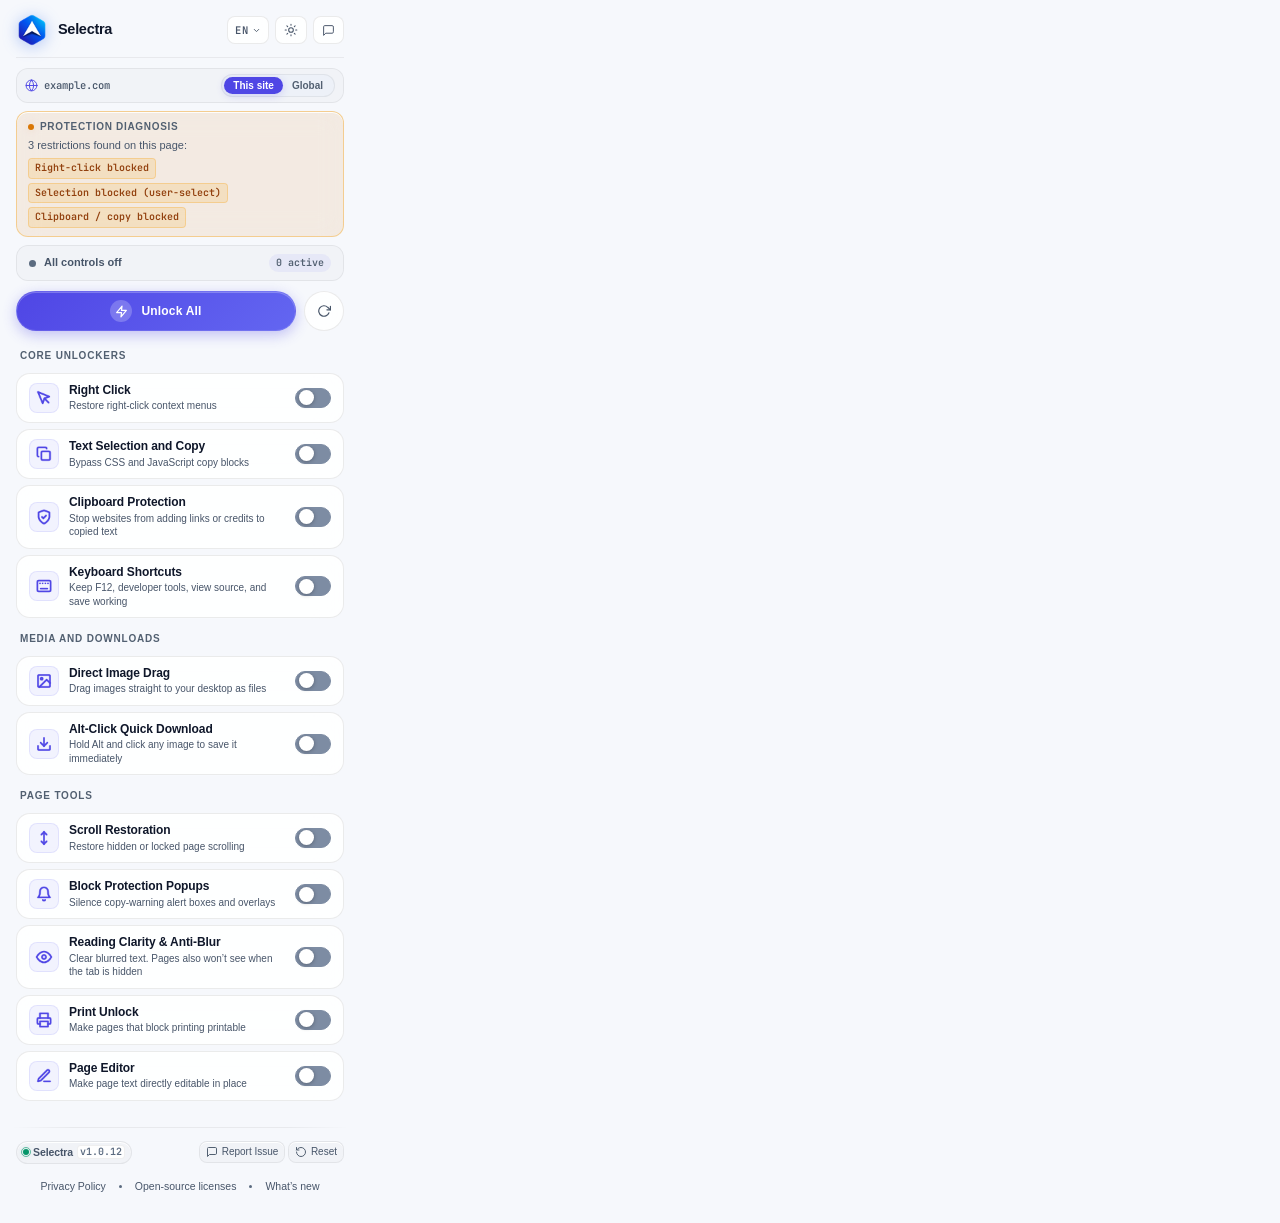
==== commit 13583d0e: "Selectra 1.0.12 Two compatibility fixes (details in CHANGELOG.md):  - Scroll Restoration no longer m" ====
--- a/popup.html
+++ b/popup.html
@@ -336,7 +336,7 @@
       <div class="footer-status-badge">
         <span class="status-pulse-dot" aria-hidden="true"></span>
         <span class="footer-status-label" data-i18n="footerText">Selectra</span>
-        <span class="footer-version-tag">v1.0.11</span>
+        <span class="footer-version-tag">v1.0.12</span>
       </div>
       <div class="footer-actions">
         <button id="contactBtn" class="footer-chip-btn" type="button">
@@ -475,7 +475,7 @@
               </svg>
               <span data-i18n="contactTelemetryDetails">Diagnostics included</span>
             </span>
-            <span class="telemetry-chip-code" id="telemetrySnippetBadge">v1.0.11</span>
+            <span class="telemetry-chip-code" id="telemetrySnippetBadge">v1.0.12</span>
           </summary>
           <div class="telemetry-details-body">
             <pre class="telemetry-code" id="telemetryCodePreview">Loading diagnostics...</pre>
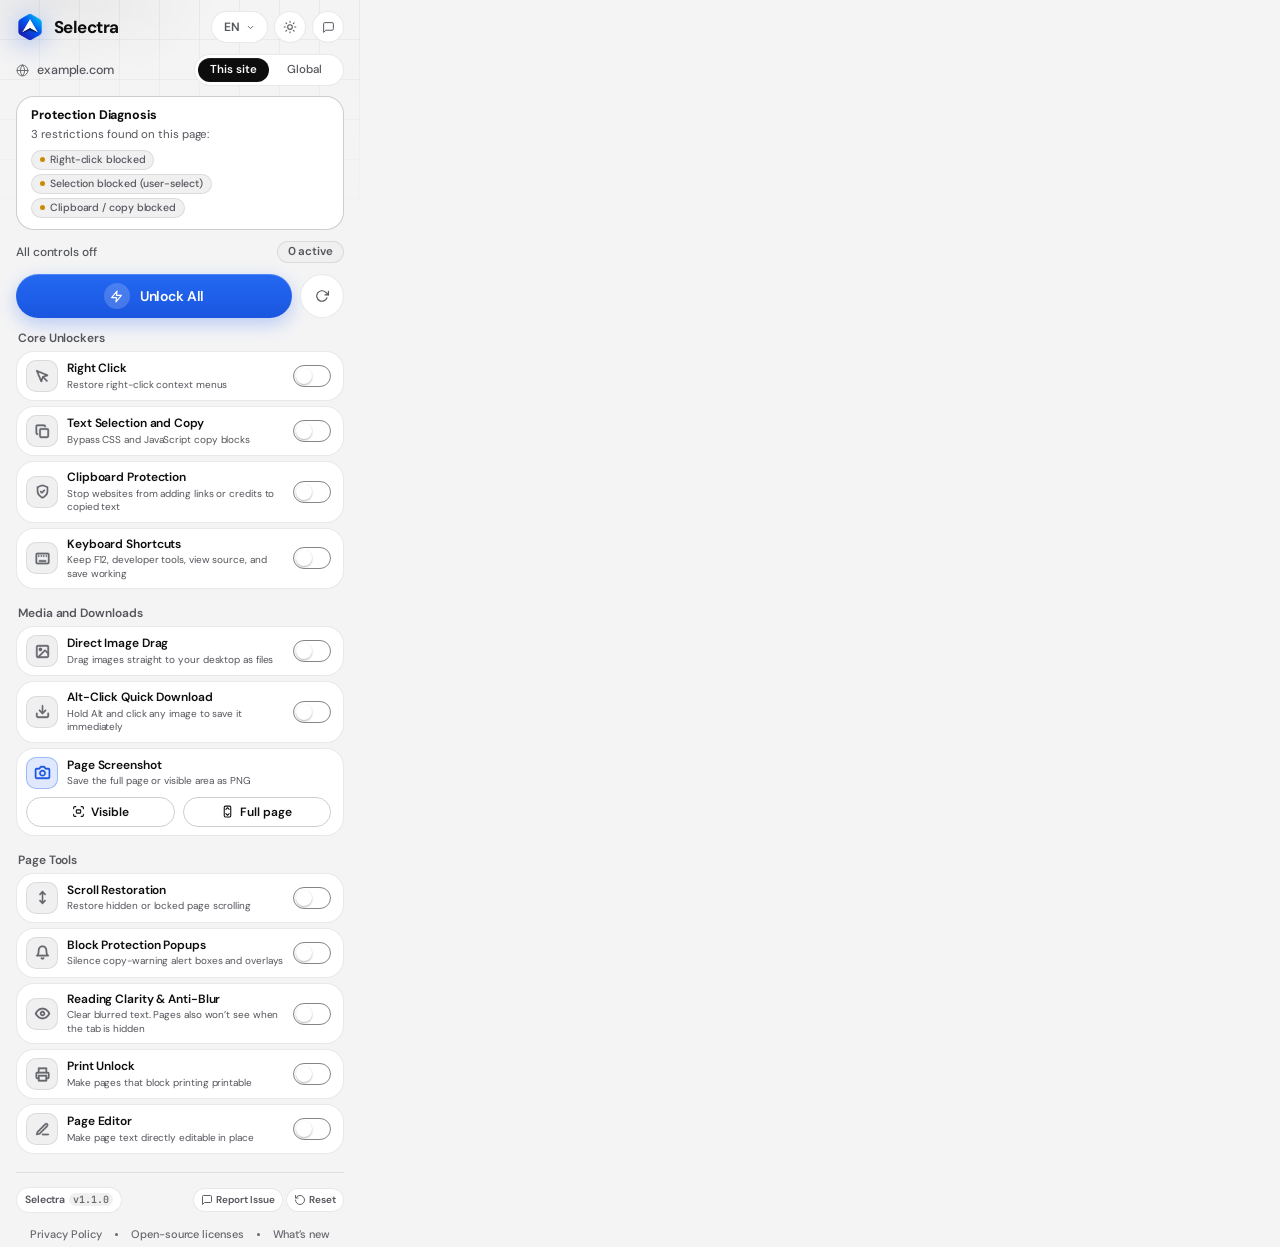
==== commit 05c17c95: "Selectra 1.1.0 A new look, Page Screenshot and a round of hardening (details in CHANGELOG.md):  - Th" ====
--- a/popup.html
+++ b/popup.html
@@ -72,8 +72,16 @@
       <span class="domain-badge" id="domainBadge" data-i18n="badgeActiveTab">Active tab</span>
     </div>
     <div class="segmented-control" role="radiogroup" data-i18n-aria="modeGroupLabel">
-      <button class="segment-btn active" id="modeSiteBtn" role="radio" aria-checked="true" data-i18n="modeSite">This site</button>
-      <button class="segment-btn" id="modeGlobalBtn" role="radio" aria-checked="false" data-i18n="modeGlobal">Global</button>
+      <!-- Each label is there twice, stacked in one cell: a regular one and a semibold one (hidden from screen readers). The cell is as wide as the semibold one in both states,
+           so switching only swaps which of the two shows and nothing in the control changes size. -->
+      <button class="segment-btn active" id="modeSiteBtn" role="radio" aria-checked="true">
+        <span class="seg-label" data-i18n="modeSite">This site</span>
+        <span class="seg-label seg-label-bold" data-i18n="modeSite" aria-hidden="true">This site</span>
+      </button>
+      <button class="segment-btn" id="modeGlobalBtn" role="radio" aria-checked="false">
+        <span class="seg-label" data-i18n="modeGlobal">Global</span>
+        <span class="seg-label seg-label-bold" data-i18n="modeGlobal" aria-hidden="true">Global</span>
+      </button>
     </div>
   </div>
 
@@ -89,7 +97,6 @@
   <!-- Live Barrier Scanner Card -->
   <div class="diagnosis-card" id="diagnosisCard">
     <div class="diagnosis-header">
-      <span class="diagnosis-dot"></span>
       <span class="diagnosis-title" id="diagnosisTitle" data-i18n="scannerTitle">Protection Diagnosis</span>
     </div>
     <div class="diagnosis-body" id="diagnosisBody" data-i18n="scannerClean">No restrictions detected on this page</div>
@@ -99,7 +106,6 @@
   <!-- Status Bar -->
   <div class="status-bar" role="status" aria-live="polite">
     <div class="status-indicator">
-      <span class="status-dot"></span>
       <span class="status-text" id="statusText" data-i18n="statusAllOff">All controls off</span>
     </div>
     <span class="active-count" id="activeCount">0 active</span>
@@ -240,6 +246,23 @@
       </label>
     </div>
 
+    <div class="control-card action-card" id="screenshotCard" data-action="screenshot">
+      <div class="card-icon">
+        <svg width="16" height="16" viewBox="0 0 24 24" fill="none" stroke="currentColor" stroke-width="1.75" stroke-linecap="round" stroke-linejoin="round">
+          <path d="M23 19a2 2 0 0 1-2 2H3a2 2 0 0 1-2-2V8a2 2 0 0 1 2-2h4l2-3h6l2 3h4a2 2 0 0 1 2 2z"></path>
+          <circle cx="12" cy="13" r="4"></circle>
+        </svg>
+      </div>
+      <div class="card-info">
+        <div class="card-title" id="titleScreenshot" data-i18n="featScreenshotTitle">Page Screenshot</div>
+        <div class="card-desc" id="descScreenshot" data-i18n="featScreenshotDesc">Save the full page or visible area as PNG</div>
+      </div>
+      <div class="card-actions" role="group" aria-labelledby="titleScreenshot">
+        <button type="button" class="shot-btn shot-btn-secondary" id="btnCaptureVisible" data-i18n="btnCaptureVisible" data-i18n-title="btnCaptureVisibleTitle" title="Capture visible area">Visible</button>
+        <button type="button" class="shot-btn shot-btn-primary" id="btnCaptureFull" data-i18n="btnCaptureFull" data-i18n-title="btnCaptureFullTitle" title="Capture full page">Full page</button>
+      </div>
+    </div>
+
     <!-- Group 3: Page Tools -->
     <div class="section-label" data-i18n="secPageTools">Page Tools</div>
 
@@ -286,7 +309,7 @@
         </svg>
       </div>
       <div class="card-info">
-        <div class="card-title" id="titleAntiBlur" data-i18n="featAntiBlurTitle">Reading Clarity & Anti-Blur</div>
+        <div class="card-title" id="titleAntiBlur" data-i18n="featAntiBlurTitle">Reading Clarity &amp; Anti-Blur</div>
         <div class="card-desc" id="descAntiBlur" data-i18n="featAntiBlurDesc">Restore text sharpness and readability on obscured pages</div>
       </div>
       <label class="toggle">
@@ -334,9 +357,8 @@
   <footer class="footer">
     <div class="footer-row">
       <div class="footer-status-badge">
-        <span class="status-pulse-dot" aria-hidden="true"></span>
         <span class="footer-status-label" data-i18n="footerText">Selectra</span>
-        <span class="footer-version-tag">v1.0.12</span>
+        <span class="footer-version-tag">v1.1.0</span>
       </div>
       <div class="footer-actions">
         <button id="contactBtn" class="footer-chip-btn" type="button">
@@ -374,6 +396,7 @@
       <line x1="4.93" y1="4.93" x2="19.07" y2="19.07"></line>
     </svg>
     <p id="disabledMessageText" data-i18n="unsupportedPage">Extension cannot run on this system page.</p>
+    <p class="disabled-hint" id="disabledHint" data-i18n="unsupportedPageHint">Switch to any regular website tab to use Selectra.</p>
     <!-- Global mode is browser-wide: it has to be possible to leave it from a page the extension cannot run on, too -->
     <button type="button" class="notice-btn" id="disabledGlobalOff" hidden data-i18n="btnGlobalOff">Turn off Global mode</button>
   </div>
@@ -408,7 +431,6 @@
         <!-- Live Telemetry Inspector Bar -->
         <div class="modal-telemetry-strip">
           <div class="telemetry-site-group">
-            <span class="telemetry-beacon" id="contactTelemetryDot" aria-hidden="true"></span>
             <span class="telemetry-site-val" id="contactSiteDomain">example.com</span>
           </div>
           <div class="telemetry-badge-group">
@@ -475,7 +497,7 @@
               </svg>
               <span data-i18n="contactTelemetryDetails">Diagnostics included</span>
             </span>
-            <span class="telemetry-chip-code" id="telemetrySnippetBadge">v1.0.12</span>
+            <span class="telemetry-chip-code" id="telemetrySnippetBadge">v1.1.0</span>
           </summary>
           <div class="telemetry-details-body">
             <pre class="telemetry-code" id="telemetryCodePreview">Loading diagnostics...</pre>
@@ -503,7 +525,7 @@
         <button class="btn-modal primary" id="sendReportBtn" type="button">
           <span class="btn-label" data-i18n="btnOpenSupport">Copy &amp; open support</span>
           <span class="btn-icon-bubble" aria-hidden="true">
-            <svg width="11" height="11" viewBox="0 0 24 24" fill="none" stroke="currentColor" stroke-width="2" stroke-linecap="round" stroke-linejoin="round">
+            <svg width="12" height="12" viewBox="0 0 24 24" fill="none" stroke="currentColor" stroke-width="2" stroke-linecap="round" stroke-linejoin="round">
               <line x1="22" y1="2" x2="11" y2="13"></line>
               <polygon points="22 2 15 22 11 13 2 9 22 2"></polygon>
             </svg>
--- a/fonts/fonts.css
+++ b/fonts/fonts.css
@@ -1,5 +1,5 @@
-/* Plus Jakarta Sans, Manrope and JetBrains Mono, served from the extension package (SIL Open Font License 1.1, see OFL.txt).
-   Variable fonts: one file per script covers every weight the popup uses. Plus Jakarta Sans has no Cyrillic letters: Manrope, a face of the same
+/* DM Sans, Manrope and JetBrains Mono, served from the extension package (SIL Open Font License 1.1, see OFL.txt).
+   Variable fonts: one file per script covers every weight the popup uses. DM Sans has no Cyrillic letters: Manrope, a face of the same
    geometric build, supplies them under the same family name, so a Russian line is not set half in the interface font and half in the system's. */
 
 /* JetBrains Mono - cyrillic */
@@ -32,29 +32,29 @@
   unicode-range: U+0000-00FF, U+0131, U+0152-0153, U+02BB-02BC, U+02C6, U+02DA, U+02DC, U+0304, U+0308, U+0329, U+2000-206F, U+20AC, U+2122, U+2191, U+2193, U+2212, U+2215, U+FEFF, U+FFFD;
 }
 
-/* Plus Jakarta Sans - latin-ext */
+/* DM Sans - latin-ext */
 @font-face {
-  font-family: 'Plus Jakarta Sans';
+  font-family: 'DM Sans';
   font-style: normal;
   font-weight: 400 800;
   font-display: swap;
-  src: url('plus-jakarta-sans-latin-ext.woff2') format('woff2');
-  unicode-range: U+0100-02BA, U+02BD-02C5, U+02C7-02CC, U+02CE-02D7, U+02DD-02FF, U+0304, U+0308, U+0329, U+1D00-1DBF, U+1E00-1E9F, U+1EF2-1EFF, U+2020, U+20A0-20AB, U+20AD-20C4, U+2113, U+2C60-2C7F, U+A720-A7FF;
+  src: url('dm-sans-latin-ext.woff2') format('woff2');
+  unicode-range: U+0100-02BA, U+02BD-02C5, U+02C7-02CC, U+02CE-02D7, U+02DD-02FF, U+0304, U+0308, U+0329, U+1D00-1DBF, U+1E00-1E9F, U+1EF2-1EFF, U+2020, U+20A0-20AB, U+20AD-20C0, U+2113, U+2C60-2C7F, U+A720-A7FF;
 }
 
-/* Plus Jakarta Sans - latin */
+/* DM Sans - latin */
 @font-face {
-  font-family: 'Plus Jakarta Sans';
+  font-family: 'DM Sans';
   font-style: normal;
   font-weight: 400 800;
   font-display: swap;
-  src: url('plus-jakarta-sans-latin.woff2') format('woff2');
+  src: url('dm-sans-latin.woff2') format('woff2');
   unicode-range: U+0000-00FF, U+0131, U+0152-0153, U+02BB-02BC, U+02C6, U+02DA, U+02DC, U+0304, U+0308, U+0329, U+2000-206F, U+20AC, U+2122, U+2191, U+2193, U+2212, U+2215, U+FEFF, U+FFFD;
 }
 
-/* Plus Jakarta Sans - cyrillic (letters from Manrope) */
+/* DM Sans - cyrillic (letters from Manrope) */
 @font-face {
-  font-family: 'Plus Jakarta Sans';
+  font-family: 'DM Sans';
   font-style: normal;
   font-weight: 400 800;
   font-display: swap;
--- a/popup.css
+++ b/popup.css
@@ -1,9 +1,10 @@
 /* ==========================================================================
-   Selectra — High-Agency Precision Hardware & Cyber-Glass System
-   Standards: high-end-visual-design | stitch-design-taste | Vercel Guidelines
+   Selectra popup (360 x 580)
+   One flat, near-black neutral system: hairline-bordered graphite cards, big radii, DM Sans, pill controls.
+   Colour has three jobs only: green = on, the logo's blue = the action, amber = a warning. Tokens are documented in DESIGN.md.
    ========================================================================== */
 
-/* ─── Circular Reveal View Transition (Chrome 111+) ─── */
+/* ─── Circular reveal when the theme changes (View Transitions, Chrome 111+) ─── */
 html {
   background: var(--bg-canvas);
   color: var(--text-primary);
@@ -27,7 +28,7 @@
   to { clip-path: circle(var(--reveal-r, 150vmax) at var(--reveal-x, 50%) var(--reveal-y, 0px)); }
 }
 
-/* ─── Instant Snapshot Capture Lock ─── */
+/* ─── Instant snapshot capture lock ─── */
 .theme-switching,
 .theme-switching *,
 .theme-switching *::before,
@@ -38,21 +39,22 @@
 @property --bg-canvas {
   syntax: '<color>';
   inherits: true;
-  initial-value: #07090e;
-}
-@property --core-bg {
+  initial-value: #0d0d0d;
+}
+@property --card {
   syntax: '<color>';
   inherits: true;
-  initial-value: rgba(14, 19, 31, 0.78);
+  initial-value: #161616;
 }
 @property --text-primary {
   syntax: '<color>';
   inherits: true;
-  initial-value: #f8fafc;
-}
-
+  initial-value: #fafafa;
+}
+
+/* ─── Tokens ─── */
 :root {
-  --font-sans: 'Plus Jakarta Sans', -apple-system, BlinkMacSystemFont, "Segoe UI", Roboto, "Helvetica Neue", Arial, sans-serif;
+  --font-sans: 'DM Sans', -apple-system, BlinkMacSystemFont, "Segoe UI", Roboto, "Helvetica Neue", Arial, sans-serif;
   --font-mono: 'JetBrains Mono', ui-monospace, SFMono-Regular, Menlo, Monaco, Consolas, monospace;
 
   --ease-spring: cubic-bezier(0.32, 0.72, 0, 1);
@@ -61,108 +63,98 @@
   --ease-in-out-quart: cubic-bezier(0.76, 0, 0.24, 1);
   --ease-out-expo: cubic-bezier(0.16, 1, 0.3, 1);
   --ease-in-out-soft: cubic-bezier(0.45, 0, 0.15, 1);
-  --ease-overshoot: cubic-bezier(0.34, 1.56, 0.64, 1);
-
-  --radius-xs: 6px;
-  --radius-sm: 8px;
-  --radius-md: 12px;
-  --radius-lg: 14px;
+  --ease-out: cubic-bezier(0.22, 1, 0.36, 1);
+  --ease-knob: cubic-bezier(0.34, 1.4, 0.64, 1);
+
+  /* 4 px base: the gaps between blocks, and the radii (a chip sits inside a card: 18 - 8 = 10) */
+  --space-1: 4px;
+  --space-2: 8px;
+  --space-3: 12px;
+  --space-4: 16px;
+  --block-gap: 10px;
+  --radius-chip: 10px;
+  --radius-card: 18px;
   --radius-full: 9999px;
-}
-
-/* ─── Dark Theme (Default OLED Void) ─── */
+
+  /* the logo's blue (sampled from icon128.png: #0084F2 to #1431CA) */
+  --brand-rgb: 29, 95, 240;
+  --brand-top: #2468f2;
+  --brand-bottom: #1a56e0;
+}
+
+/* ─── Dark theme (default) ─── */
 [data-theme="dark"] {
-  --bg-canvas: #07090e;
-  --bg-subtle: #0b0f19;
-
-  /* Double-Bezel Shell & Core */
-  --shell-bg: rgba(255, 255, 255, 0.025);
-  --shell-border: rgba(255, 255, 255, 0.07);
-  --core-bg: rgba(14, 19, 31, 0.78);
-  --core-bg-hover: rgba(20, 28, 46, 0.90);
-  --core-highlight: inset 0 1px 0 rgba(255, 255, 255, 0.10);
-  --core-border: rgba(255, 255, 255, 0.08);
-  --core-border-hover: rgba(99, 102, 241, 0.38);
-
-  /* Active Card Enclosure */
-  --active-shell-border: rgba(16, 185, 129, 0.30);
-  --active-core-bg: rgba(16, 185, 129, 0.06);
-  --active-core-border: rgba(16, 185, 129, 0.35);
-
-  /* Typography */
-  --text-primary: #f8fafc;
-  --text-secondary: #a3b0c4;
-  --text-tertiary: #8b9bb4;
-  --text-muted: #7f8ea6;
-
-  /* Accents & Signals */
-  --accent-primary: #6366f1;
-  --accent-text: #818cf8;
-  --accent-secondary: #8b5cf6;
-  --accent-glow: rgba(99, 102, 241, 0.28);
-
-  --success: #10b981;
-  --success-glow: rgba(16, 185, 129, 0.22);
-  --success-pill-bg: rgba(16, 185, 129, 0.12);
-
-  --warning: #f59e0b;
-  --warning-text: #f59e0b;
+  --bg-canvas: #0d0d0d;
+  --card: #161616;
+  --card-hover: #1b1b1b;
+  --chip: #202020;
+  --line: rgba(255, 255, 255, 0.08);
+  --line-strong: rgba(255, 255, 255, 0.16);
+
+  --text-primary: #fafafa;
+  --text-secondary: #a1a2a7;
+  --text-tertiary: #8f9095;
+  --text-muted: #85868b;
+
+  --brand-text: #60a5ff;
+  --on-rgb: 16, 185, 129;
+  --on: #10b981;
   --success-text: #10b981;
-  --warning-glow: rgba(245, 158, 11, 0.18);
-  --warning-pill-bg: rgba(245, 158, 11, 0.12);
-
-  --danger: #f43f5e;
-  --danger-secondary: #e11d48;
-  --danger-glow: rgba(244, 63, 94, 0.28);
-
-  --switch-off: #5f6f89;
-}
-
-/* ─── Light Theme (Frosted Precision) ─── */
+  --warn-rgb: 245, 158, 11;
+  --warning-text: #f6b94a;
+  --danger-rgb: 251, 113, 133;
+  --danger: #fb7185;
+
+  --switch-off-border: rgba(255, 255, 255, 0.4);
+  --switch-off-knob: #8e8f94;
+  --seg-thumb: #3a3b40;
+  --seg-thumb-edge: rgba(255, 255, 255, 0.16);
+  --seg-thumb-text: #ffffff;
+
+  --grid: rgba(255, 255, 255, 0.045);
+  --spot: rgba(255, 255, 255, 0.075);
+  --scrim: rgba(0, 0, 0, 0.62);
+  --shadow-pop: 0 14px 36px rgba(0, 0, 0, 0.55);
+  --scrollbar: rgba(255, 255, 255, 0.18);
+}
+
+/* ─── Light theme ─── */
 [data-theme="light"] {
-  --bg-canvas: #f6f8fc;
-  --bg-subtle: #edf1f8;
-
-  --shell-bg: rgba(0, 0, 0, 0.02);
-  --shell-border: rgba(0, 0, 0, 0.06);
-  --core-bg: rgba(255, 255, 255, 0.88);
-  --core-bg-hover: rgba(255, 255, 255, 0.98);
-  --core-highlight: inset 0 1px 0 rgba(255, 255, 255, 0.9);
-  --core-border: rgba(0, 0, 0, 0.08);
-  --core-border-hover: rgba(99, 102, 241, 0.35);
-
-  --active-shell-border: rgba(16, 185, 129, 0.32);
-  --active-core-bg: rgba(16, 185, 129, 0.05);
-  --active-core-border: rgba(16, 185, 129, 0.35);
-
-  --text-primary: #0f172a;
-  --text-secondary: #475569;
-  --text-tertiary: #526071;
-  --text-muted: #5b6b80;
-
-  --accent-primary: #4f46e5;
-  --accent-text: #4f46e5;
-  --accent-secondary: #7c3aed;
-  --accent-glow: rgba(79, 70, 229, 0.20);
-
-  --success: #059669;
-  --success-glow: rgba(5, 150, 105, 0.18);
-  --success-pill-bg: rgba(5, 150, 105, 0.10);
-
-  --warning: #d97706;
-  --warning-text: #92400e;
+  --bg-canvas: #f4f4f5;
+  --card: #ffffff;
+  --card-hover: #fafafa;
+  --chip: #f0f0f1;
+  --line: rgba(13, 13, 13, 0.09);
+  --line-strong: rgba(13, 13, 13, 0.2);
+
+  --text-primary: #0d0d0d;
+  --text-secondary: #55565c;
+  --text-tertiary: #606167;
+  --text-muted: #67686e;
+
+  --brand-text: #1a56e0;
+  --on-rgb: 5, 150, 105;
+  --on: #059669;
   --success-text: #047857;
-  --warning-glow: rgba(217, 119, 6, 0.16);
-  --warning-pill-bg: rgba(217, 119, 6, 0.10);
-
-  --danger: #d9163f;
-  --danger-secondary: #be123c;
-  --danger-glow: rgba(225, 29, 72, 0.22);
-
-  --switch-off: #7d8ca3;
-}
-
-/* ─── Reset & Base ─── */
+  --warn-rgb: 202, 138, 4;
+  --warning-text: #854d0e;
+  --danger-rgb: 190, 18, 60;
+  --danger: #be123c;
+
+  --switch-off-border: rgba(13, 13, 13, 0.5);
+  --switch-off-knob: #ffffff;
+  --seg-thumb: #0d0d0d;
+  --seg-thumb-edge: transparent;
+  --seg-thumb-text: #fafafa;
+
+  --grid: rgba(13, 13, 13, 0.05);
+  --spot: rgba(13, 13, 13, 0.05);
+  --scrim: rgba(13, 13, 13, 0.4);
+  --shadow-pop: 0 14px 32px rgba(13, 13, 13, 0.16);
+  --scrollbar: rgba(13, 13, 13, 0.22);
+}
+
+/* ─── Reset & base ─── */
 *,
 *::before,
 *::after {
@@ -179,41 +171,59 @@
 }
 
 body {
+  position: relative;
   height: 580px;
   max-height: 580px;
-  overflow-y: overlay;
+  overflow-y: auto; /* (was "overlay", which Chromium has treated as "auto" since version 114) */
   overflow-x: hidden;
-  padding: 14px 16px 20px;
+  padding: 10px 16px 16px;
   font-family: var(--font-sans);
   background: var(--bg-canvas);
   color: var(--text-primary);
   -webkit-font-smoothing: antialiased;
   -moz-osx-font-smoothing: grayscale;
   line-height: 1.45;
-}
-
-/* ─── Keyboard Accessibility & Focus Rings (web-design-guidelines) ─── */
+  letter-spacing: -0.005em;
+}
+
+/* The one atmospheric moment: a faint grid and a soft light behind the header, gone before the first card. */
+body::before {
+  content: "";
+  position: absolute;
+  inset: 0 0 auto 0;
+  height: 230px;
+  pointer-events: none;
+  background:
+    radial-gradient(ellipse 240px 120px at 14% 0, var(--spot), transparent 70%),
+    linear-gradient(var(--grid) 1px, transparent 1px) 0 -1px / 100% 40px,
+    linear-gradient(90deg, var(--grid) 1px, transparent 1px) -1px 0 / 40px 100%;
+  -webkit-mask-image: linear-gradient(#000 0%, transparent 100%);
+  mask-image: linear-gradient(#000 0%, transparent 100%);
+}
+
+body > header,
+body > #activeContent,
+body > .disabled-message {
+  position: relative;
+  z-index: 1;
+}
+
+body > header {
+  z-index: 2; /* the language list hangs from it: it has to paint over the blocks below */
+}
+
+/* ─── Keyboard focus ─── */
 :focus-visible {
-  outline: 2px solid var(--accent-primary, #6366f1);
+  outline: 2px solid var(--brand-text);
   outline-offset: 2px;
 }
 
-button:focus-visible,
-.icon-btn:focus-visible,
-.segment-btn:focus-visible,
-.hero-btn:focus-visible,
-.reload-btn:focus-visible,
-.footer-chip-btn:focus-visible {
-  outline: 2px solid var(--accent-primary, #6366f1);
+.toggle input[type="checkbox"]:focus-visible + .toggle-track {
+  outline: 2px solid var(--brand-text);
   outline-offset: 2px;
 }
 
-.toggle input[type="checkbox"]:focus-visible + .toggle-track {
-  outline: 2px solid var(--accent-primary, #6366f1);
-  outline-offset: 2px;
-}
-
-/* Slim Translucent Scrollbar */
+/* ─── Slim scrollbar ─── */
 body::-webkit-scrollbar {
   width: 4px;
 }
@@ -223,12 +233,8 @@
 }
 
 body::-webkit-scrollbar-thumb {
-  background: rgba(148, 163, 184, 0.25);
+  background: var(--scrollbar);
   border-radius: var(--radius-full);
-}
-
-body::-webkit-scrollbar-thumb:hover {
-  background: rgba(148, 163, 184, 0.45);
 }
 
 /* ─── Header ─── */
@@ -236,8 +242,8 @@
   display: flex;
   align-items: center;
   justify-content: space-between;
-  padding-bottom: 11px;
-  border-bottom: 1px solid var(--shell-border);
+  min-height: 34px;
+  margin-bottom: var(--block-gap);
 }
 
 .header-left {
@@ -247,13 +253,13 @@
 }
 
 .logo {
-  width: 32px;
-  height: 32px;
+  width: 28px;
+  height: 28px;
   display: grid;
   place-items: center;
   position: relative;
   transition: transform 0.25s var(--ease-spring);
-  filter: drop-shadow(0 2px 8px rgba(37, 99, 235, 0.35));
+  filter: drop-shadow(0 4px 12px rgba(var(--brand-rgb), 0.4));
 }
 
 .logo:hover {
@@ -261,10 +267,11 @@
 }
 
 .logo img {
+  display: block;
   width: 100%;
   height: 100%;
-  object-fit: contain;
-  display: block;
+  object-fit: cover;
+  border-radius: inherit;
 }
 
 .header-text {
@@ -274,23 +281,13 @@
 }
 
 .header-text h1 {
-  font-size: 14.5px;
+  font-size: 17px;
+  line-height: 22px;
   font-weight: 700;
-  letter-spacing: -0.3px;
+  letter-spacing: -0.03em;
   color: var(--text-primary);
 }
 
-.version-badge {
-  font-family: var(--font-mono);
-  font-size: 10px;
-  font-weight: 600;
-  padding: 1.5px 6px;
-  border-radius: var(--radius-full);
-  background: rgba(99, 102, 241, 0.12);
-  color: var(--accent-text);
-  border: 1px solid rgba(99, 102, 241, 0.25);
-}
-
 .header-right {
   display: flex;
   align-items: center;
@@ -298,35 +295,32 @@
 }
 
 .icon-btn {
-  height: 28px;
-  min-width: 28px;
+  height: 32px;
+  min-width: 32px;
   padding: 0 8px;
   display: inline-flex;
   align-items: center;
   justify-content: center;
-  border: 1px solid var(--core-border);
-  border-radius: var(--radius-sm);
-  background: var(--core-bg);
-  box-shadow: var(--core-highlight);
+  border: 1px solid var(--line);
+  border-radius: var(--radius-full);
+  background: var(--card);
   color: var(--text-secondary);
   font-family: var(--font-sans);
   cursor: pointer;
-  backdrop-filter: blur(10px);
-  transition: all 0.18s var(--ease-tactile);
+  transition: background 0.2s var(--ease-tactile), border-color 0.2s var(--ease-tactile), color 0.2s var(--ease-tactile), transform 0.15s var(--ease-out);
 }
 
 .icon-btn:hover {
-  background: var(--core-bg-hover);
-  border-color: var(--core-border-hover);
+  background: var(--card-hover);
+  border-color: var(--line-strong);
   color: var(--text-primary);
-  transform: translateY(-1px);
 }
 
 .icon-btn:active {
-  transform: translateY(1px) scale(0.97);
-}
-
-/* ─── 10-Language Custom Dropdown Popover ─── */
+  transform: scale(0.94);
+}
+
+/* ─── Language picker ─── */
 .lang-picker-wrapper {
   position: relative;
 }
@@ -334,12 +328,11 @@
 .lang-btn {
   display: inline-flex;
   align-items: center;
-  gap: 4px;
-  padding: 0 7px;
-  font-family: var(--font-mono);
-  font-size: 10.5px;
+  gap: 6px;
+  padding: 0 12px;
+  font-size: 12px;
   font-weight: 600;
-  letter-spacing: 0.5px;
+  letter-spacing: 0.02em;
 }
 
 .lang-chevron {
@@ -356,15 +349,15 @@
   top: calc(100% + 6px);
   right: 0;
   z-index: 1000;
-  min-width: 146px;
-  padding: 5px;
-  border-radius: var(--radius-md);
-  background: var(--core-bg);
-  border: 1px solid var(--core-border);
-  box-shadow: var(--core-highlight), 0 12px 32px rgba(0, 0, 0, 0.45);
-  backdrop-filter: blur(20px);
+  min-width: 164px;
+  padding: 6px;
+  border-radius: 16px;
+  background: var(--card);
+  border: 1px solid var(--line-strong);
+  box-shadow: var(--shadow-pop);
   opacity: 0;
   transform: translateY(-6px) scale(0.96);
+  transform-origin: top right;
   pointer-events: none;
   transition: opacity 0.22s var(--ease-spring), transform 0.22s var(--ease-spring);
 }
@@ -379,7 +372,7 @@
   display: flex;
   flex-direction: column;
   gap: 2px;
-  max-height: 220px;
+  max-height: 380px; /* ten rows of 34 px and the gaps between them: nothing is cut, and nothing scrolls (a scroll area cut the last row at its edge) */
   overflow-y: auto;
 }
 
@@ -387,7 +380,7 @@
   width: 3px;
 }
 .lang-list::-webkit-scrollbar-thumb {
-  background: rgba(148, 163, 184, 0.25);
+  background: var(--scrollbar);
   border-radius: var(--radius-full);
 }
 
@@ -395,52 +388,53 @@
   display: flex;
   align-items: center;
   justify-content: space-between;
-  padding: 6px 9px;
-  border-radius: var(--radius-sm);
+  width: 100%;
+  min-height: 34px;
+  padding: 6px 10px;
+  border: 0;
+  border-radius: var(--radius-chip);
   background: transparent;
-  border: 0;
   color: var(--text-secondary);
   font-family: var(--font-sans);
-  font-size: 11px;
+  font-size: 12.5px;
   font-weight: 500;
+  text-align: left;
   cursor: pointer;
-  text-align: left;
-  width: 100%;
-  transition: all 0.18s var(--ease-tactile);
+  transition: background 0.18s var(--ease-tactile), color 0.18s var(--ease-tactile);
 }
 
 .lang-item:hover {
-  background: var(--core-bg-hover);
+  background: var(--card-hover);
   color: var(--text-primary);
 }
 
 .lang-item.active {
-  background: rgba(99, 102, 241, 0.12);
-  color: var(--accent-text);
+  background: rgba(var(--on-rgb), 0.12);
+  color: var(--success-text);
   font-weight: 700;
 }
 
 .lang-item-label {
   display: flex;
   align-items: center;
-  gap: 6px;
+  gap: 8px;
 }
 
 .lang-item-code {
   font-family: var(--font-mono);
-  font-size: 10px;
+  font-size: 10.5px;
   font-weight: 600;
   opacity: 0.7;
 }
 
 .lang-item-check {
-  width: 12px;
-  height: 12px;
-  stroke: var(--accent-primary);
+  width: 13px;
+  height: 13px;
+  stroke: var(--success-text);
   stroke-width: 2.2;
 }
 
-/* ─── Animated Theme Switcher Icon ─── */
+/* ─── Theme switch icon ─── */
 .theme-icon-wrap {
   position: relative;
   width: 14px;
@@ -480,23 +474,22 @@
 }
 
 .theme-btn.pulsing {
-  box-shadow: 0 0 16px var(--accent-glow);
+  box-shadow: 0 0 0 4px rgba(var(--brand-rgb), 0.22);
   transform: scale(0.92);
 }
 
-/* ─── Smooth Surface Interpolation ─── */
+/* ─── Smooth surface interpolation when the theme changes ─── */
 body,
 .header,
-.mode-bar-container,
 .segmented-control,
 .diagnosis-card,
-.status-bar,
 .control-card,
 .card-icon,
-.action-btn,
 .icon-btn,
+.reload-btn,
 .toggle-track,
-.footer,
+.footer-chip-btn,
+.footer-status-badge,
 .toast {
   transition: background-color 0.4s var(--ease-spring),
               border-color 0.4s var(--ease-spring),
@@ -504,7 +497,7 @@
               box-shadow 0.4s var(--ease-spring);
 }
 
-/* ─── Theme Reveal Wave (Fallback) ─── */
+/* ─── Theme reveal wave (fallback) ─── */
 .theme-reveal-wave {
   position: fixed;
   inset: 0;
@@ -513,334 +506,308 @@
   will-change: clip-path, opacity;
 }
 
-/* ─── Mode Bar (Double-Bezel Nested Architecture─── */
+/* ─── The page: one column, one rhythm (10 px between blocks, a hidden block leaves no gap) ─── */
+#activeContent {
+  display: flex;
+  flex-direction: column;
+  gap: var(--block-gap);
+}
+
 .mode-bar-container {
-  margin-top: 10px;
   display: flex;
   align-items: center;
   justify-content: space-between;
   gap: 8px;
-  padding: 5px 8px;
-  border-radius: var(--radius-md);
-  background: var(--shell-bg);
-  border: 1px solid var(--shell-border);
 }
 
 .domain-row {
   display: flex;
   align-items: center;
-  gap: 6px;
+  gap: 8px;
   min-width: 0;
   flex: 1;
 }
 
 .domain-icon {
-  color: var(--accent-text);
+  color: var(--text-muted);
   flex-shrink: 0;
 }
 
 .domain-badge {
-  font-family: var(--font-mono);
-  font-size: 10.5px;
+  font-size: 12.5px;
+  line-height: 16px;
   font-weight: 500;
+  letter-spacing: -0.01em;
   color: var(--text-secondary);
   white-space: nowrap;
   overflow: hidden;
   text-overflow: ellipsis;
 }
 
+/* This site / Global: the thumb slides under the labels. The two cells have one width (the wider label decides it), so the thumb is exactly one cell and the
+   label in it is centred in every language (a thumb of half the control, over labels of unequal length, left the text 3 px off centre in English and 11 px in German). */
 .segmented-control {
-  display: inline-flex;
-  padding: 2px;
+  position: relative;
+  display: inline-grid;
+  grid-template-columns: 1fr 1fr;
+  padding: 3px;
   border-radius: var(--radius-full);
-  background: var(--bg-subtle);
-  border: 1px solid var(--shell-border);
+  background: var(--card);
+  border: 1px solid var(--line);
   flex-shrink: 0;
 }
 
+.segmented-control::before {
+  content: "";
+  position: absolute;
+  top: 3px;
+  bottom: 3px;
+  left: 3px;
+  width: calc((100% - 6px) / 2); /* 100 % is the padding box: minus the two 3 px paddings, half of it is one cell */
+  border-radius: var(--radius-full);
+  background: var(--seg-thumb);
+  box-shadow: 0 0 0 1px var(--seg-thumb-edge), inset 0 1px 0 rgba(255, 255, 255, 0.07);
+  transition: transform 0.32s var(--ease-out);
+}
+
+.segmented-control:has(.segment-btn:last-child.active)::before {
+  transform: translateX(100%);
+}
+
 .segment-btn {
-  padding: 3px 9px;
+  position: relative;
+  z-index: 1;
+  display: grid;
+  place-items: center;
+  padding: 5px 12px;
   border: 0;
   border-radius: var(--radius-full);
   background: transparent;
-  color: var(--text-tertiary);
+  color: var(--text-secondary);
   font-family: var(--font-sans);
-  font-size: 10px;
+  font-size: 11.5px;
+  line-height: 14px;
+  font-weight: 500;
+  cursor: pointer;
+  transition: color 0.2s var(--ease-tactile);
+}
+
+/* The regular and the semibold text of a label share one grid cell, so the button is as wide as the semibold one whichever is selected: switching swaps which of the two
+   shows (a short cross-fade) and the control, its two cells and the thumb never change size (a bold label is wider than a regular one: swapping the weight of one text
+   made the cells, and with them the whole control, jump by 2 px at every switch). */
+.segment-btn .seg-label {
+  grid-area: 1 / 1;
+  transition: opacity 0.18s var(--ease-tactile);
+}
+
+.segment-btn .seg-label-bold {
   font-weight: 600;
-  cursor: pointer;
-  transition: all 0.18s var(--ease-tactile);
+  opacity: 0;
 }
 
 .segment-btn.active {
-  background: var(--accent-primary);
-  color: #ffffff;
-  box-shadow: 0 2px 8px var(--accent-glow);
-}
-
-/* ─── Diagnosis Card (Double-Bezel Hardware) ─── */
+  color: var(--seg-thumb-text);
+}
+
+.segment-btn.active .seg-label {
+  opacity: 0;
+}
+
+.segment-btn.active .seg-label-bold {
+  opacity: 1;
+}
+
+/* ─── Diagnosis ─── */
 .diagnosis-card {
-  margin-top: 8px;
-  padding: 8px 11px;
-  border-radius: var(--radius-md);
-  background: var(--core-bg);
-  border: 1px solid var(--core-border);
-  box-shadow: var(--core-highlight);
-  backdrop-filter: blur(12px);
-  transition: all 0.25s var(--ease-spring);
+  padding: 10px 14px 11px;
+  border-radius: var(--radius-card);
+  background: var(--card);
+  border: 1px solid var(--line);
+  transition: border-color 0.25s var(--ease-spring), background-color 0.25s var(--ease-spring);
 }
 
 .diagnosis-card.has-barriers {
-  border-color: rgba(245, 158, 11, 0.38);
-  background: var(--warning-pill-bg);
+  border-color: rgba(var(--warn-rgb), 0.3);
+  background: linear-gradient(180deg, rgba(var(--warn-rgb), 0.07), rgba(var(--warn-rgb), 0.02)), var(--card);
 }
 
 .diagnosis-header {
   display: flex;
   align-items: center;
-  gap: 6px;
-}
-
-.diagnosis-dot {
-  width: 6px;
-  height: 6px;
-  border-radius: 50%;
-  background: var(--success);
-  box-shadow: 0 0 8px var(--success-glow);
-  flex-shrink: 0;
-  transition: background 0.18s var(--ease-tactile);
-}
-
-.diagnosis-card.has-barriers .diagnosis-dot {
-  background: var(--warning);
-  box-shadow: 0 0 8px var(--warning-glow);
+  gap: 8px;
 }
 
 .diagnosis-title {
-  font-size: 10px;
+  font-size: 12.5px;
+  line-height: 16px;
   font-weight: 700;
-  text-transform: uppercase;
-  letter-spacing: 0.7px;
-  color: var(--text-tertiary);
+  letter-spacing: -0.01em;
+  color: var(--text-primary);
 }
 
 .diagnosis-body {
-  margin-top: 3px;
-  font-size: 11px;
+  margin-top: 4px;
+  font-size: 11.5px;
+  line-height: 16px;
   color: var(--text-secondary);
-  line-height: 1.35;
 }
 
 .barrier-tags {
-  margin-top: 6px;
+  margin-top: 7px;
   display: flex;
   flex-wrap: wrap;
   gap: 4px;
 }
 
 .barrier-tag {
-  padding: 2px 6px;
-  border-radius: 4px;
-  font-family: var(--font-mono);
-  font-size: 10px;
+  padding: 2px 8px;
+  border-radius: var(--radius-full);
+  font-size: 10.5px;
+  line-height: 14px;
+  font-weight: 500;
+  background: rgba(var(--warn-rgb), 0.1);
+  color: var(--warning-text);
+  border: 1px solid rgba(var(--warn-rgb), 0.28);
+}
+
+/* ─── Status row: the words on the left, the count on the right (24 px high; its right edge is the edge of the buttons below) ─── */
+.status-bar {
+  display: flex;
+  align-items: center;
+  justify-content: space-between;
+  height: 24px;
+}
+
+.status-indicator {
+  display: flex;
+  align-items: center;
+  gap: 8px;
+}
+
+.status-text {
+  font-size: 12px;
+  line-height: 16px;
+  font-weight: 500;
+  color: var(--text-secondary);
+}
+
+.active-count {
+  display: inline-flex;
+  align-items: center;
+  height: 22px;
+  padding: 0 10px;
+  border-radius: var(--radius-full);
+  border: 1px solid var(--line);
+  background: var(--chip);
+  color: var(--text-secondary);
+  font-size: 11.5px;
+  line-height: 1;
   font-weight: 600;
-  background: rgba(245, 158, 11, 0.15);
-  color: var(--warning-text);
-  border: 1px solid rgba(245, 158, 11, 0.28);
-}
-
-/* ─── Status Bar ─── */
-.status-bar {
-  display: flex;
-  align-items: center;
-  justify-content: space-between;
-  margin-top: 8px;
-  padding: 8px 12px;
-  border: 1px solid var(--shell-border);
-  border-radius: var(--radius-md);
-  background: var(--shell-bg);
-}
-
-.status-indicator {
+  font-variant-numeric: tabular-nums;
+  transition: background 0.25s var(--ease-tactile), color 0.25s var(--ease-tactile), border-color 0.25s var(--ease-tactile);
+}
+
+.active-count.has-active {
+  background: rgba(var(--on-rgb), 0.12);
+  color: var(--success-text);
+  border-color: rgba(var(--on-rgb), 0.3);
+}
+
+/* ─── The one big action: the logo's blue ─── */
+.quick-actions-bar {
   display: flex;
   align-items: center;
   gap: 8px;
-  min-width: 0;
-}
-
-.status-dot {
-  width: 7px;
-  height: 7px;
-  border-radius: 50%;
-  background: var(--text-muted);
-  flex-shrink: 0;
-  transition: all 0.18s var(--ease-tactile);
-}
-
-.status-dot.active {
-  background: var(--success);
-  box-shadow: 0 0 10px var(--success-glow);
-}
-
-.status-text {
-  font-size: 11px;
-  font-weight: 600;
-  color: var(--text-secondary);
-  white-space: nowrap;
-  overflow: hidden;
-  text-overflow: ellipsis;
-}
-
-.active-count {
-  font-family: var(--font-mono);
-  font-size: 10px;
-  font-weight: 600;
-  color: var(--text-tertiary);
-  padding: 2px 7px;
-  border-radius: var(--radius-full);
-  background: rgba(99, 102, 241, 0.08);
-  white-space: nowrap;
-}
-
-.active-count.has-active {
-  color: var(--accent-text);
-  background: rgba(99, 102, 241, 0.14);
-}
-
-/* ─── Hero Master Action Bar ─── */
-.quick-actions-bar {
-  display: flex;
-  align-items: center;
-  gap: 8px;
-  margin-top: 10px;
 }
 
 .hero-btn {
   flex: 1;
-  min-height: 40px;
+  height: 44px;
   display: inline-flex;
   align-items: center;
   justify-content: center;
-  gap: 9px;
+  gap: 10px;
   padding: 0 16px;
-  border: 1px solid rgba(255, 255, 255, 0.12);
+  border: 0;
   border-radius: var(--radius-full);
   font-family: var(--font-sans);
-  font-size: 12px;
-  font-weight: 700;
-  letter-spacing: 0.2px;
+  font-size: 14px;
+  font-weight: 600;
+  letter-spacing: -0.01em;
   color: #ffffff;
-  background: linear-gradient(135deg, #4f46e5, #6366f1);
-  box-shadow: inset 0 1px 0 rgba(255, 255, 255, 0.25), 0 4px 14px rgba(79, 70, 229, 0.32);
+  background: linear-gradient(180deg, var(--brand-top), var(--brand-bottom));
+  box-shadow: inset 0 1px 0 rgba(255, 255, 255, 0.2), 0 6px 18px rgba(var(--brand-rgb), 0.28);
   cursor: pointer;
-  position: relative;
-  overflow: hidden;
-  transition: all 0.25s var(--ease-spring);
+  transition: transform 0.18s var(--ease-out), box-shadow 0.25s var(--ease-tactile), background 0.25s var(--ease-tactile), color 0.25s var(--ease-tactile);
 }
 
 .hero-btn:hover {
+  background: linear-gradient(180deg, #2b72ff, #1f5eec);
+  box-shadow: inset 0 1px 0 rgba(255, 255, 255, 0.24), 0 8px 22px rgba(var(--brand-rgb), 0.36);
   transform: translateY(-1px);
-  box-shadow: inset 0 1px 0 rgba(255, 255, 255, 0.35), 0 6px 20px rgba(79, 70, 229, 0.42);
 }
 
 .hero-btn:active {
-  transform: translateY(1px) scale(0.98);
+  transform: scale(0.985);
 }
 
 .hero-btn .btn-icon-circle {
-  width: 22px;
-  height: 22px;
+  width: 26px;
+  height: 26px;
   border-radius: 50%;
-  background: rgba(255, 255, 255, 0.22);
+  background: rgba(255, 255, 255, 0.18);
   display: grid;
   place-items: center;
   flex-shrink: 0;
-  transition: all 0.25s var(--ease-spring);
+  transition: transform 0.25s var(--ease-spring), background 0.25s var(--ease-tactile), color 0.25s var(--ease-tactile);
 }
 
 .hero-btn:hover .btn-icon-circle {
   transform: rotate(12deg) scale(1.08);
 }
 
-/* When ALL unlockers are active: Calm, verified Cyber-Emerald / Luxury Obsidian */
+/* every unlocker is on: the button says so in green */
 .hero-btn.all-active {
-  background: linear-gradient(135deg, rgba(16, 185, 129, 0.16), rgba(5, 150, 105, 0.08));
-  border-color: rgba(16, 185, 129, 0.38);
-  box-shadow: inset 0 1px 0 rgba(255, 255, 255, 0.08), 0 2px 12px rgba(16, 185, 129, 0.16);
-  color: #f8fafc;
+  background: rgba(var(--on-rgb), 0.12);
+  color: var(--success-text);
+  box-shadow: inset 0 0 0 1px rgba(var(--on-rgb), 0.4);
+}
+
+.hero-btn.all-active:hover {
+  background: rgba(var(--on-rgb), 0.18);
+  box-shadow: inset 0 0 0 1px rgba(var(--on-rgb), 0.55);
 }
 
 .hero-btn.all-active .btn-icon-circle {
-  background: rgba(16, 185, 129, 0.25);
-  color: #34d399;
-}
-
-.hero-btn.all-active:hover {
-  background: linear-gradient(135deg, rgba(239, 68, 68, 0.14), rgba(225, 29, 72, 0.08));
-  border-color: rgba(239, 68, 68, 0.35);
-  box-shadow: 0 4px 14px rgba(239, 68, 68, 0.18);
-  color: #fca5a5;
-}
-
-.hero-btn.all-active:hover .btn-icon-circle {
-  background: rgba(239, 68, 68, 0.20);
-  color: #f87171;
-  transform: rotate(-12deg) scale(1.08);
-}
-
-/* Light Theme overrides for all-active state */
-[data-theme="light"] .hero-btn.all-active {
-  background: linear-gradient(135deg, #ecfdf5, #d1fae5);
-  border-color: rgba(16, 185, 129, 0.35);
-  box-shadow: 0 2px 8px rgba(16, 185, 129, 0.14);
-  color: #065f46;
-}
-
-[data-theme="light"] .hero-btn.all-active .btn-icon-circle {
-  background: rgba(16, 185, 129, 0.25);
-  color: #059669;
-}
-
-[data-theme="light"] .hero-btn.all-active:hover {
-  background: linear-gradient(135deg, #fef2f2, #fee2e2);
-  border-color: rgba(239, 68, 68, 0.35);
-  box-shadow: 0 2px 8px rgba(239, 68, 68, 0.14);
-  color: #991b1b;
-}
-
-[data-theme="light"] .hero-btn.all-active:hover .btn-icon-circle {
-  background: rgba(239, 68, 68, 0.2);
-  color: #dc2626;
-}
-
-/* Reload Companion Button */
+  background: var(--on);
+  color: #06281d;
+}
+
 .reload-btn {
-  width: 40px;
-  height: 40px;
-  min-height: 40px;
+  width: 44px;
+  height: 44px;
+  min-height: 44px;
   padding: 0;
   border-radius: var(--radius-full);
-  border: 1px solid var(--core-border);
-  background: var(--core-bg);
-  box-shadow: var(--core-highlight);
+  border: 1px solid var(--line);
+  background: var(--card);
   color: var(--text-secondary);
   display: inline-flex;
   align-items: center;
   justify-content: center;
   cursor: pointer;
-  backdrop-filter: blur(10px);
-  transition: all 0.25s var(--ease-spring);
+  transition: background 0.2s var(--ease-tactile), border-color 0.2s var(--ease-tactile), color 0.2s var(--ease-tactile), transform 0.15s var(--ease-out);
   flex-shrink: 0;
 }
 
 .reload-btn:hover {
-  background: var(--core-bg-hover);
-  border-color: var(--core-border-hover);
+  background: var(--card-hover);
+  border-color: var(--line-strong);
   color: var(--text-primary);
-  transform: translateY(-1px);
 }
 
 .reload-btn:active {
-  transform: translateY(1px) scale(0.95);
+  transform: scale(0.95);
 }
 
 .reload-btn.spinning .reload-icon {
@@ -852,62 +819,65 @@
   to { transform: rotate(360deg); }
 }
 
-/* ─── Controls Section (Doppelrand Hardware Cards) ─── */
+/* ─── The cards: green means on ─── */
 .controls-section {
-  margin-top: 10px;
   display: flex;
   flex-direction: column;
-  gap: 6px;
-  padding-bottom: 12px;
+  gap: 5px;
+  padding-bottom: 4px;
 }
 
 .section-label {
-  padding: 8px 4px 3px;
-  color: var(--text-tertiary);
-  font-size: 10px;
-  font-weight: 700;
-  text-transform: uppercase;
-  letter-spacing: 0.8px;
+  padding: 2px 2px 0;
+  color: var(--text-secondary);
+  font-size: 12px;
+  line-height: 16px;
+  font-weight: 600;
+}
+
+.section-label:not(:first-child) {
+  margin-top: 9px;
 }
 
 .control-card {
   display: flex;
   align-items: center;
-  gap: 10px;
-  padding: 9px 12px;
-  border: 1px solid var(--core-border);
-  border-radius: var(--radius-lg);
-  background: var(--core-bg);
-  box-shadow: var(--core-highlight);
-  backdrop-filter: blur(14px);
+  gap: 9px;
+  padding: 8px 12px 8px 9px;
+  border: 1px solid var(--line);
+  border-radius: var(--radius-card);
+  background: var(--card);
+  cursor: pointer;
   transition: transform 0.18s var(--ease-tactile),
-              background 0.18s var(--ease-tactile),
-              border-color 0.18s var(--ease-tactile),
-              box-shadow 0.18s var(--ease-tactile);
+              background 0.22s var(--ease-tactile),
+              border-color 0.22s var(--ease-tactile),
+              box-shadow 0.22s var(--ease-tactile);
 }
 
 .control-card:hover {
-  background: var(--core-bg-hover);
-  border-color: var(--core-border-hover);
-  transform: translateY(-1px);
+  background: var(--card-hover);
+  border-color: var(--line-strong);
 }
 
 .control-card.active {
-  border-color: var(--active-core-border);
-  background: var(--active-core-bg);
-  box-shadow: var(--core-highlight), 0 2px 12px var(--success-glow);
+  border-color: rgba(var(--on-rgb), 0.3);
+  background: linear-gradient(180deg, rgba(var(--on-rgb), 0.07), rgba(var(--on-rgb), 0.015)), var(--card);
+}
+
+.control-card.active:hover {
+  border-color: rgba(var(--on-rgb), 0.42);
 }
 
 .card-icon {
-  width: 30px;
-  height: 30px;
+  width: 32px;
+  height: 32px;
   display: grid;
   place-items: center;
   flex-shrink: 0;
-  border-radius: var(--radius-sm);
-  background: rgba(99, 102, 241, 0.08);
-  color: var(--accent-text);
-  border: 1px solid rgba(99, 102, 241, 0.12);
+  border-radius: var(--radius-chip);
+  background: var(--chip);
+  color: var(--text-muted);
+  border: 1px solid var(--line);
   transition: transform 0.25s var(--ease-spring),
               background 0.22s var(--ease-tactile),
               border-color 0.22s var(--ease-tactile),
@@ -917,37 +887,60 @@
 
 .card-icon svg {
   display: block;
+  width: 15px;
+  height: 15px;
   transition: transform 0.3s var(--ease-spring);
   transform-origin: center;
 }
 
-/* Card Hover - Icon Badge Elevation */
 .control-card:hover .card-icon {
-  transform: scale(1.08) translateY(-1px);
-  background: rgba(99, 102, 241, 0.15);
-  border-color: rgba(99, 102, 241, 0.28);
-  box-shadow: 0 3px 10px rgba(99, 102, 241, 0.18);
-}
-
-/* Active State & Pop Animation */
+  transform: scale(1.06);
+  color: var(--text-secondary);
+}
+
+.control-card.action-card .card-icon,
+.control-card.action-card:hover .card-icon {
+  color: var(--brand-text);
+  background: rgba(var(--brand-rgb), 0.14);
+  border-color: rgba(var(--brand-rgb), 0.34);
+}
+
 .control-card.active .card-icon {
   color: var(--success-text);
-  background: var(--success-pill-bg);
-  border-color: rgba(16, 185, 129, 0.25);
+  background: rgba(var(--on-rgb), 0.14);
+  border-color: rgba(var(--on-rgb), 0.34);
   animation: cardIconPop 0.4s var(--ease-spring);
 }
 
 .control-card.active:hover .card-icon {
-  transform: scale(1.08) translateY(-1px);
-  background: rgba(16, 185, 129, 0.18);
-  border-color: rgba(16, 185, 129, 0.38);
-  box-shadow: 0 3px 10px rgba(16, 185, 129, 0.22);
+  transform: scale(1.06);
+  background: rgba(var(--on-rgb), 0.2);
+  border-color: rgba(var(--on-rgb), 0.45);
 }
 
 @keyframes cardIconPop {
   0% { transform: scale(0.92); }
   50% { transform: scale(1.18); }
   100% { transform: scale(1); }
+}
+
+.card-info {
+  flex: 1;
+  min-width: 0;
+}
+
+.card-title {
+  font-size: 12.5px;
+  line-height: 16px;
+  font-weight: 600;
+  letter-spacing: -0.01em;
+  color: var(--text-primary);
+}
+
+.card-desc {
+  font-size: 11px;
+  line-height: 15px;
+  color: var(--text-tertiary);
 }
 
 /* ==========================================================================
@@ -1254,6 +1247,66 @@
   100% { transform: translate(0, 0) rotate(0deg); }
 }
 
+/* --------------------------------------------------------------------------
+   11. PRINT UNLOCK (Yazdırma Kilidi)
+   Kâğıt üstten içeri çekilir, yazıcı çalışırken hafifçe titrer, basılan sayfa alttan dışarı kayar.
+   -------------------------------------------------------------------------- */
+.control-card[data-key="print"]:hover .card-icon svg polyline {
+  animation: printPaperFeed 0.6s var(--ease-in-out-soft);
+}
+.control-card[data-key="print"]:hover .card-icon svg path {
+  animation: printBodyHum 0.6s ease-in-out;
+}
+.control-card[data-key="print"]:hover .card-icon svg rect {
+  animation: printSheetOut 0.65s var(--ease-out-expo);
+}
+
+@keyframes printPaperFeed {
+  0%   { transform: translateY(0); }
+  30%  { transform: translateY(-2.2px); } /* Kâğıt geri çekilir */
+  65%  { transform: translateY(1.6px); }  /* Makineye alınır */
+  100% { transform: translateY(0); }
+}
+
+@keyframes printBodyHum {
+  0%, 100% { transform: translateX(0); }
+  20%      { transform: translateX(-0.8px); }
+  40%      { transform: translateX(0.8px); }
+  60%      { transform: translateX(-0.6px); }
+  80%      { transform: translateX(0.4px); }
+}
+
+@keyframes printSheetOut {
+  0%, 25% { transform: translateY(-3.5px); opacity: 0.3; } /* Sayfa henüz makinenin içinde */
+  70%     { transform: translateY(1.8px); opacity: 1; }    /* Dışarı kayar */
+  100%    { transform: translateY(0); opacity: 1; }
+}
+
+/* --------------------------------------------------------------------------
+   12. PAGE SCREENSHOT (Sayfa Ekran Görüntüsü)
+   Kamera gövdesi deklanşör basışıyla hafifçe esner, mercek odaklanıp açılır.
+   -------------------------------------------------------------------------- */
+.control-card[data-action="screenshot"]:hover .card-icon svg path {
+  animation: shotShutterPress 0.55s var(--ease-out-expo);
+}
+.control-card[data-action="screenshot"]:hover .card-icon svg circle {
+  animation: shotLensFocus 0.55s var(--ease-in-out-soft);
+}
+
+@keyframes shotShutterPress {
+  0%   { transform: translateY(0) scale(1); }
+  30%  { transform: translateY(1.2px) scale(0.96); }
+  65%  { transform: translateY(-0.8px) scale(1.02); }
+  100% { transform: translateY(0) scale(1); }
+}
+
+@keyframes shotLensFocus {
+  0%   { transform: scale(1); opacity: 1; }
+  35%  { transform: scale(0.76); opacity: 0.65; }
+  70%  { transform: scale(1.16); opacity: 1; }
+  100% { transform: scale(1); opacity: 1; }
+}
+
 .card-info {
   flex: 1;
   min-width: 0;
@@ -1273,7 +1326,117 @@
   color: var(--text-secondary);
 }
 
-/* ─── Hardware Toggle Switch ─── */
+/* ─── Page Screenshot: an action card, not a switch. The two buttons take a row of their own under the words. ─── */
+.control-card.action-card {
+  flex-wrap: wrap;
+  row-gap: 8px;
+  cursor: default;
+}
+
+.card-actions {
+  flex: 1 0 100%;
+  display: flex;
+  align-items: center;
+  gap: 8px;
+}
+
+.shot-btn {
+  appearance: none;
+  flex: 1;
+  display: inline-flex;
+  align-items: center;
+  justify-content: center;
+  height: 30px;
+  padding: 0 12px;
+  border-radius: var(--radius-full);
+  font-family: var(--font-sans);
+  font-size: 12px;
+  font-weight: 600;
+  line-height: 1.2;
+  white-space: nowrap;
+  cursor: pointer;
+  transition: transform 0.18s var(--ease-out),
+              background 0.2s var(--ease-tactile),
+              border-color 0.2s var(--ease-tactile),
+              color 0.2s var(--ease-tactile),
+              box-shadow 0.2s var(--ease-tactile);
+}
+
+/* Two actions of one kind: the same outline and a small icon each. The action colour shows under the pointer, and while a capture runs. */
+.shot-btn {
+  gap: 6px;
+  color: var(--text-primary);
+  background: transparent;
+  border: 1px solid var(--line-strong);
+}
+
+.shot-btn::before {
+  content: "";
+  flex: none;
+  width: 13px;
+  height: 13px;
+  background-color: currentColor;
+  -webkit-mask: var(--shot-icon) center / contain no-repeat;
+  mask: var(--shot-icon) center / contain no-repeat;
+}
+
+#btnCaptureVisible {
+  --shot-icon: url("data:image/svg+xml,%3Csvg xmlns='http://www.w3.org/2000/svg' viewBox='0 0 24 24' fill='none' stroke='black' stroke-width='2' stroke-linecap='round' stroke-linejoin='round'%3E%3Cpath d='M3 7V5a2 2 0 0 1 2-2h2'/%3E%3Cpath d='M17 3h2a2 2 0 0 1 2 2v2'/%3E%3Cpath d='M21 17v2a2 2 0 0 1-2 2h-2'/%3E%3Cpath d='M7 21H5a2 2 0 0 1-2-2v-2'/%3E%3Crect x='8' y='9' width='8' height='6' rx='1'/%3E%3C/svg%3E");
+}
+
+#btnCaptureFull {
+  --shot-icon: url("data:image/svg+xml,%3Csvg xmlns='http://www.w3.org/2000/svg' viewBox='0 0 24 24' fill='none' stroke='black' stroke-width='2' stroke-linecap='round' stroke-linejoin='round'%3E%3Crect x='6' y='2' width='12' height='20' rx='2'/%3E%3Cpath d='m9 8 3-3 3 3'/%3E%3Cpath d='m9 16 3 3 3-3'/%3E%3C/svg%3E");
+}
+
+.shot-btn:hover:not(:disabled) {
+  color: var(--brand-text);
+  background: rgba(var(--brand-rgb), 0.1);
+  border-color: rgba(var(--brand-rgb), 0.5);
+}
+
+.shot-btn:active:not(:disabled) {
+  transform: scale(0.97);
+}
+
+.shot-btn:disabled {
+  opacity: 0.65;
+  cursor: default;
+}
+
+.shot-btn.is-busy {
+  font-variant-numeric: tabular-nums;
+  color: var(--brand-text);
+  background: rgba(var(--brand-rgb), 0.1);
+  border-color: rgba(var(--brand-rgb), 0.5);
+}
+
+.shot-btn.is-busy::before,
+.shot-btn.is-stop::before,
+.shot-btn.is-saved::before {
+  display: none;
+}
+
+.shot-btn.is-stop {
+  color: var(--danger);
+  background: rgba(var(--danger-rgb), 0.08);
+  border: 1px solid rgba(var(--danger-rgb), 0.4);
+  box-shadow: none;
+}
+
+.shot-btn.is-stop:hover:not(:disabled) {
+  background: rgba(var(--danger-rgb), 0.16);
+  border-color: var(--danger);
+}
+
+.shot-btn.is-saved,
+.shot-btn.is-saved:hover:not(:disabled) {
+  color: var(--success-text);
+  background: rgba(var(--on-rgb), 0.12);
+  border: 1px solid rgba(var(--on-rgb), 0.4);
+  box-shadow: none;
+}
+
+/* ─── Switch: green and slim when on, an outline when off (the outline is 3:1 against the card) ─── */
 .toggle {
   display: inline-flex;
   position: relative;
@@ -1288,115 +1451,70 @@
 }
 
 .toggle-track {
-  width: 36px;
-  height: 20px;
+  width: 38px;
+  height: 22px;
   display: flex;
   align-items: center;
   position: relative;
   border-radius: var(--radius-full);
-  background: var(--switch-off);
-  transition: background 0.18s var(--ease-tactile);
+  background: transparent;
+  border: 1px solid var(--switch-off-border);
+  transition: background 0.22s var(--ease-tactile), border-color 0.22s var(--ease-tactile);
 }
 
 .toggle-thumb {
   position: absolute;
-  left: 2.5px;
-  width: 15px;
-  height: 15px;
+  left: 2px;
+  width: 16px;
+  height: 16px;
   border-radius: 50%;
+  background: var(--switch-off-knob);
+  box-shadow: 0 1px 2px rgba(0, 0, 0, 0.3);
+  transition: transform 0.32s var(--ease-knob), background 0.22s var(--ease-tactile);
+}
+
+.toggle input:checked + .toggle-track {
+  background: var(--on);
+  border-color: transparent;
+}
+
+.toggle input:checked + .toggle-track .toggle-thumb {
   background: #ffffff;
-  transition: transform 0.25s var(--ease-spring);
-  box-shadow: 0 1px 4px rgba(0, 0, 0, 0.28);
-}
-
-.toggle input:checked+.toggle-track {
-  background: var(--success);
-}
-
-.toggle input:checked+.toggle-track .toggle-thumb {
   transform: translateX(16px);
 }
 
-.toggle input:focus-visible+.toggle-track {
-  outline: 2px solid var(--accent-primary);
-  outline-offset: 2px;
-}
-
-/* ─── Footer (High-Agency Precision Bar) ─── */
+/* ─── Footer ─── */
 .footer {
-  margin-top: 14px;
+  display: flex;
+  flex-direction: column;
+  gap: var(--block-gap);
+  margin-top: 4px;
   padding-top: 14px;
-  padding-bottom: 24px;
-  position: relative;
-}
-
-.footer::before {
-  content: '';
-  position: absolute;
-  top: 0;
-  left: -4px;
-  right: -4px;
-  height: 1px;
-  background: linear-gradient(
-    90deg,
-    transparent 0%,
-    var(--shell-border) 18%,
-    var(--shell-border) 82%,
-    transparent 100%
-  );
+  border-top: 1px solid var(--line);
 }
 
 .footer-row {
   display: flex;
-  flex-wrap: wrap; /* a longer translation wraps instead of being clipped (French was 3px too wide) */
+  flex-wrap: wrap; /* a longer translation wraps instead of being clipped */
   align-items: center;
   justify-content: space-between;
   width: 100%;
-  gap: 6px;
-}
-
-/* Status Telemetry Badge (Left) */
+  gap: 4px;
+}
+
 .footer-status-badge {
   display: inline-flex;
   align-items: center;
-  gap: 5px;
-  background: var(--shell-bg);
-  border: 1px solid var(--shell-border);
-  padding: 3.5px 7px;
+  gap: 4px;
+  padding: 4px 8px;
+  background: var(--card);
+  border: 1px solid var(--line);
   border-radius: var(--radius-full);
-  box-shadow: var(--core-highlight);
   user-select: none;
   flex-shrink: 0;
 }
 
-.status-pulse-dot {
-  width: 6px;
-  height: 6px;
-  border-radius: 50%;
-  background: var(--success);
-  box-shadow: 0 0 6px var(--success-glow);
-  position: relative;
-  flex-shrink: 0;
-}
-
-.status-pulse-dot::after {
-  content: '';
-  position: absolute;
-  inset: -2px;
-  border-radius: 50%;
-  border: 1px solid var(--success);
-  opacity: 0.6;
-  animation: beaconPulse 2.4s cubic-bezier(0.24, 0, 0.38, 1) infinite;
-}
-
-@keyframes beaconPulse {
-  0% { transform: scale(1); opacity: 0.8; }
-  70% { transform: scale(2.2); opacity: 0; }
-  100% { transform: scale(2.2); opacity: 0; }
-}
-
 .footer-status-label {
-  font-family: var(--font-sans);
   font-size: 10.5px;
   font-weight: 600;
   letter-spacing: -0.01em;
@@ -1406,22 +1524,19 @@
 
 .footer-version-tag {
   font-family: var(--font-mono);
-  font-size: 10px; /* the label is the whole version ("v1.0.x"): kept as small as the floor allows so the footer stays on one line */
+  font-size: 10px; /* the label is the whole version ("v1.x.y"): as small as the floor allows, so the footer stays on one line */
   font-weight: 600;
+  line-height: 1.3;
   color: var(--text-muted);
-  background: var(--core-bg);
-  border: 1px solid var(--shell-border);
-  padding: 0.5px 3px;
-  border-radius: 4px;
-  letter-spacing: 0;
-  line-height: 1.2;
-}
-
-/* Micro-Action Chips (Right) */
+  background: var(--chip);
+  padding: 0 4px;
+  border-radius: var(--radius-full);
+}
+
 .footer-actions {
   display: flex;
   align-items: center;
-  gap: 4px;
+  gap: 3px;
   margin-left: auto;
   flex-shrink: 0;
 }
@@ -1429,18 +1544,17 @@
 .footer-chip-btn {
   display: inline-flex;
   align-items: center;
-  gap: 4.5px;
-  background: var(--shell-bg);
-  border: 1px solid var(--shell-border);
-  box-shadow: var(--core-highlight);
+  gap: 3px;
+  background: var(--card);
+  border: 1px solid var(--line);
   font-family: var(--font-sans);
   font-size: 10px;
-  font-weight: 500;
+  font-weight: 600;
   color: var(--text-secondary);
   cursor: pointer;
-  padding: 4.5px 7.5px;
-  border-radius: var(--radius-sm);
-  transition: all 0.18s var(--ease-tactile);
+  padding: 5px 7px;
+  border-radius: var(--radius-full);
+  transition: background 0.2s var(--ease-tactile), border-color 0.2s var(--ease-tactile), color 0.2s var(--ease-tactile), transform 0.15s var(--ease-out);
   white-space: nowrap;
   line-height: 1;
 }
@@ -1448,31 +1562,28 @@
 .footer-chip-btn .chip-svg {
   flex-shrink: 0;
   color: var(--text-tertiary);
-  transition: color 0.18s var(--ease-tactile),
-              transform 0.18s var(--ease-tactile);
+  transition: color 0.2s var(--ease-tactile), transform 0.2s var(--ease-tactile);
 }
 
 .footer-chip-btn:hover {
   color: var(--text-primary);
-  background: var(--core-bg-hover);
-  border-color: var(--core-border-hover);
-  transform: translateY(-1px);
-  box-shadow: 0 2px 8px rgba(0, 0, 0, 0.08), var(--core-highlight);
+  background: var(--card-hover);
+  border-color: var(--line-strong);
 }
 
 .footer-chip-btn:hover .chip-svg {
-  color: var(--accent-text);
+  color: var(--brand-text);
   transform: scale(1.08);
 }
 
 .footer-chip-btn:active {
-  transform: translateY(0) scale(0.97);
+  transform: scale(0.97);
 }
 
 .footer-chip-btn.danger:hover {
   color: var(--danger);
-  border-color: rgba(244, 63, 94, 0.28);
-  background: rgba(244, 63, 94, 0.07);
+  border-color: rgba(var(--danger-rgb), 0.35);
+  background: rgba(var(--danger-rgb), 0.08);
 }
 
 .footer-chip-btn.danger:hover .chip-svg {
@@ -1480,11 +1591,36 @@
   transform: rotate(-35deg);
 }
 
-/* ─── Global-mode hint and "page not ready" notice ─── */
+/* ─── The warning is quiet in the light theme: a white card with a fine line and grey chips, the amber is one small dot (a tinted orange card was too loud on white) ─── */
+[data-theme="light"] .diagnosis-card.has-barriers {
+  border-color: var(--line-strong);
+  background: var(--card);
+}
+
+[data-theme="light"] .barrier-tag {
+  background: var(--chip);
+  border-color: var(--line);
+  color: var(--text-secondary);
+}
+
+[data-theme="light"] .barrier-tag::before {
+  content: "";
+  display: inline-block;
+  width: 5px;
+  height: 5px;
+  margin-right: 5px;
+  border-radius: 50%;
+  background: rgb(var(--warn-rgb));
+  vertical-align: middle;
+  position: relative;
+  top: -1px;
+}
+
+/* ─── Global-mode hint and the "page not ready" notice ─── */
 .mode-hint {
-  margin: -2px 2px 10px;
-  font-size: 10.5px;
-  line-height: 1.45;
+  margin: -4px 2px 0;
+  font-size: 11px;
+  line-height: 15px;
   color: var(--text-secondary);
 }
 
@@ -1492,44 +1628,56 @@
   display: flex;
   align-items: center;
   gap: 10px;
-  margin: 8px 0 10px; /* the same distance from the domain bar as the diagnosis card (it used to touch it) */
   padding: 10px 12px;
-  border: 1px solid var(--warning);
-  border-radius: var(--radius-md);
-  background: var(--warning-pill-bg);
+  border: 1px solid rgba(var(--warn-rgb), 0.4);
+  border-radius: 14px;
+  background: rgba(var(--warn-rgb), 0.08);
 }
 
 .notice-text {
   flex: 1;
   margin: 0;
-  font-size: 11px;
-  line-height: 1.45;
+  font-size: 11.5px;
+  line-height: 16px;
   color: var(--text-primary);
 }
 
 .notice-btn {
   flex-shrink: 0;
-  max-width: 120px;
-  padding: 6px 10px;
-  border: 1px solid var(--warning);
-  border-radius: var(--radius-sm);
+  max-width: 130px;
+  padding: 6px 12px;
+  border: 1px solid rgba(var(--warn-rgb), 0.5);
+  border-radius: var(--radius-full);
   background: transparent;
   color: var(--text-primary);
   font-family: var(--font-sans);
-  font-size: 10.5px;
+  font-size: 11px;
   font-weight: 600;
   line-height: 1.2;
   cursor: pointer;
-  transition: background 0.18s var(--ease-tactile);
+  transition: background 0.2s var(--ease-tactile), transform 0.15s var(--ease-out);
 }
 
 .notice-btn:hover {
-  background: var(--warning-glow);
-}
-
-.notice-btn:focus-visible {
-  outline: 2px solid var(--accent-primary);
-  outline-offset: 2px;
+  background: rgba(var(--warn-rgb), 0.16);
+}
+
+.notice-btn:active {
+  transform: scale(0.97);
+}
+
+[data-theme="light"] .notice-card {
+  background: var(--card);
+  border-color: var(--line-strong);
+  box-shadow: inset 3px 0 0 rgb(var(--warn-rgb));
+}
+
+[data-theme="light"] .notice-btn {
+  border-color: var(--line-strong);
+}
+
+[data-theme="light"] .notice-btn:hover {
+  background: var(--card-hover);
 }
 
 /* the display rules above and on .diagnosis-card would otherwise beat the [hidden] attribute */
@@ -1548,16 +1696,14 @@
   align-items: center;
   justify-content: center;
   gap: 2px 10px;
-  margin-top: 10px;
 }
 
 .legal-link {
-  font-family: var(--font-sans);
-  font-size: 10.5px;
+  font-size: 11px;
   font-weight: 500;
-  color: var(--text-secondary);
+  color: var(--text-muted);
   text-decoration: none;
-  padding: 5px 3px;
+  padding: 4px 3px;
   border-radius: 4px;
   transition: color 0.18s var(--ease-tactile);
 }
@@ -1569,7 +1715,7 @@
 }
 
 .legal-link:focus-visible {
-  outline: 2px solid var(--accent-primary);
+  outline: 2px solid var(--brand-text);
   outline-offset: 1px;
 }
 
@@ -1596,8 +1742,8 @@
   display: block;
   width: 100%;
   height: 100%;
-  border: 1px solid var(--shell-border);
-  border-radius: 10px;
+  border: 1px solid var(--line);
+  border-radius: 12px;
   background: var(--bg-canvas);
 }
 
@@ -1605,25 +1751,26 @@
   text-decoration: none; /* it is a link, styled like the modal's other buttons */
 }
 
-/* ─── Toast Notifications ─── */
+/* ─── Toast ─── */
 .toast {
   position: fixed;
   left: 50%;
   bottom: 14px;
   z-index: 2000;
-  padding: 7px 16px;
-  border: 1px solid var(--core-border);
+  max-width: calc(100vw - 24px);
+  padding: 8px 16px;
+  border: 1px solid var(--line-strong);
   border-radius: var(--radius-full);
-  background: var(--core-bg);
-  box-shadow: var(--core-highlight), 0 8px 24px rgba(0, 0, 0, 0.40);
-  backdrop-filter: blur(16px);
+  background: var(--card);
+  box-shadow: var(--shadow-pop);
   color: var(--text-primary);
-  font-size: 11px;
+  font-size: 12px;
+  line-height: 16px;
   font-weight: 600;
+  text-align: center;
   opacity: 0;
   transform: translateX(-50%) translateY(20px);
   transition: opacity 0.22s var(--ease-fluid), transform 0.22s var(--ease-fluid);
-  white-space: nowrap;
   pointer-events: none;
 }
 
@@ -1632,99 +1779,86 @@
   transform: translateX(-50%) translateY(0);
 }
 
-/* ─── Disabled System Screen ─── */
+/* ─── The screen for pages the extension cannot run on ─── */
 body.is-disabled {
   overflow: hidden;
 }
 
 .disabled-message {
+  display: none; /* popup.js shows it where the extension cannot run */
   min-height: 480px;
   height: calc(100% - 60px);
-  display: grid;
   place-items: center;
   align-content: center;
   gap: 14px;
   color: var(--text-secondary);
   text-align: center;
   padding: 24px 16px;
-  animation: fadeIn 0.25s var(--ease-fluid);
 }
 
 .disabled-message svg {
-  color: var(--text-tertiary);
+  color: var(--text-muted);
 }
 
 .disabled-message p {
-  font-size: 12.5px;
-  line-height: 1.5;
+  font-size: 13px;
+  line-height: 20px;
   font-weight: 500;
   max-width: 260px;
-}
-
-/* ─── Contact / Issue Report Modal (Agency-Tier Precision UI) ─── */
+  text-wrap: balance; /* two even lines, never a single word alone on the second */
+}
+
+.disabled-message .disabled-hint {
+  margin-top: -6px;
+  font-size: 12px;
+  line-height: 17px;
+  font-weight: 400;
+  color: var(--text-muted);
+}
+
+/* ─── Dialogs: the report window and the policy viewer ─── */
 .modal-backdrop {
   position: fixed;
   inset: 0;
   z-index: 1000;
-  background: rgba(4, 6, 12, 0.72);
-  backdrop-filter: blur(16px) saturate(180%);
-  -webkit-backdrop-filter: blur(16px) saturate(180%);
+  background: var(--scrim);
+  backdrop-filter: blur(8px);
+  -webkit-backdrop-filter: blur(8px);
   display: grid;
   place-items: center;
   padding: 12px;
   opacity: 0;
+  visibility: hidden; /* a closed dialog is not reachable: no tab stop, no reading */
   pointer-events: none;
-  transition: opacity 0.24s var(--ease-fluid);
-}
-
-[data-theme="light"] .modal-backdrop {
-  background: rgba(15, 23, 42, 0.38);
+  transition: opacity 0.24s var(--ease-fluid), visibility 0s linear 0.24s;
 }
 
 .modal-backdrop.open {
   opacity: 1;
+  visibility: visible;
   pointer-events: auto;
+  transition-delay: 0s;
 }
 
 .modal-card {
   width: 100%;
   position: relative;
-  border-radius: 16px;
-  background: linear-gradient(180deg, rgba(17, 24, 39, 0.96) 0%, rgba(10, 14, 26, 0.98) 100%);
-  border: 1px solid rgba(255, 255, 255, 0.09);
-  box-shadow: 0 0 0 1px rgba(255, 255, 255, 0.05),
-              inset 0 1px 0 rgba(255, 255, 255, 0.14),
-              0 24px 48px -10px rgba(0, 0, 0, 0.75);
-  backdrop-filter: blur(28px);
+  border-radius: 22px;
+  background: var(--card);
+  border: 1px solid var(--line-strong);
+  box-shadow: var(--shadow-pop);
   padding: 16px;
   transform: translateY(10px) scale(0.96);
   transition: transform 0.28s var(--ease-spring), opacity 0.24s var(--ease-fluid);
   overflow: hidden;
 }
 
-[data-theme="light"] .modal-card {
-  background: linear-gradient(180deg, #ffffff 0%, #f9fafb 100%);
-  border: 1px solid rgba(0, 0, 0, 0.08);
-  box-shadow: 0 0 0 1px rgba(0, 0, 0, 0.04),
-              inset 0 1px 0 #ffffff,
-              0 20px 36px -8px rgba(15, 23, 42, 0.16);
-}
-
 .modal-backdrop.open .modal-card {
   transform: translateY(0) scale(1);
 }
 
-/* Ambient Top Specular Light Glow */
 .modal-ambient-glow {
-  position: absolute;
-  top: -20px;
-  left: 50%;
-  transform: translateX(-50%);
-  width: 220px;
-  height: 80px;
-  background: radial-gradient(ellipse at center, rgba(99, 102, 241, 0.18) 0%, transparent 70%);
-  pointer-events: none;
-  border-radius: 16px 16px 0 0;
+  display: none;
 }
 
 .modal-header {
@@ -1745,19 +1879,19 @@
 .modal-icon-badge {
   width: 32px;
   height: 32px;
-  border-radius: 9px;
-  background: rgba(99, 102, 241, 0.12);
-  border: 1px solid rgba(99, 102, 241, 0.28);
-  color: var(--accent-text);
+  border-radius: var(--radius-chip);
+  background: rgba(var(--brand-rgb), 0.14);
+  border: 1px solid rgba(var(--brand-rgb), 0.34);
+  color: var(--brand-text);
   display: grid;
   place-items: center;
-  box-shadow: inset 0 1px 0 rgba(255, 255, 255, 0.16);
   flex-shrink: 0;
 }
 
 .modal-title {
   margin: 0;
-  font-size: 13.5px;
+  font-size: 14px;
+  line-height: 18px;
   font-weight: 700;
   color: var(--text-primary);
   letter-spacing: -0.02em;
@@ -1765,9 +1899,9 @@
 
 .modal-desc {
   margin: 2px 0 0;
-  font-size: 11px;
+  font-size: 11.5px;
   color: var(--text-secondary);
-  line-height: 1.35;
+  line-height: 16px;
 }
 
 .modal-close-btn {
@@ -1776,18 +1910,18 @@
   color: var(--text-tertiary);
   cursor: pointer;
   padding: 0;
-  width: 26px;
-  height: 26px;
+  width: 28px;
+  height: 28px;
   border-radius: 50%;
   display: grid;
   place-items: center;
-  transition: all 0.18s var(--ease-tactile);
+  transition: background 0.18s var(--ease-tactile), border-color 0.18s var(--ease-tactile), color 0.18s var(--ease-tactile), transform 0.15s var(--ease-out);
 }
 
 .modal-close-btn:hover {
   color: var(--text-primary);
-  background: var(--shell-bg);
-  border-color: var(--shell-border);
+  background: var(--card-hover);
+  border-color: var(--line);
 }
 
 .modal-close-btn:active {
@@ -1798,60 +1932,32 @@
   margin-top: 12px;
   display: flex;
   flex-direction: column;
-  gap: 9px;
+  gap: 10px;
   position: relative;
   z-index: 1;
 }
 
-/* ─── Live Telemetry Strip ─── */
+/* the live strip: which site, and what Selectra found there */
 .modal-telemetry-strip {
   display: flex;
   align-items: center;
   justify-content: space-between;
-  padding: 6px 10px;
-  border-radius: 8px;
-  background: var(--bg-subtle);
-  border: 1px solid var(--shell-border);
+  gap: 8px;
+  padding: 7px 10px;
+  border-radius: 12px;
+  background: var(--chip);
+  border: 1px solid var(--line);
 }
 
 .telemetry-site-group {
   display: flex;
   align-items: center;
-  gap: 7px;
+  gap: 8px;
   min-width: 0;
-  /* not overflow:hidden: the dot sits on this box's left edge, so its glow was cut into a flat line.
-     The long-domain case is handled by the ellipsis on .telemetry-site-val. */
-}
-
-.telemetry-beacon {
-  width: 7px;
-  height: 7px;
-  border-radius: 50%;
-  background: var(--success);
-  box-shadow: 0 0 6px var(--success);
-  flex-shrink: 0;
-  animation: telemetryBeaconPulse 2.4s infinite ease-in-out;
-}
-
-.telemetry-beacon.warning {
-  background: var(--warning);
-  box-shadow: 0 0 6px var(--warning);
-}
-
-@keyframes telemetryBeaconPulse {
-  0%, 100% {
-    opacity: 1;
-    transform: scale(1);
-  }
-  50% {
-    opacity: 0.55;
-    transform: scale(0.9);
-  }
 }
 
 .telemetry-site-val {
-  font-family: var(--font-mono);
-  font-size: 11px;
+  font-size: 12px;
   font-weight: 600;
   color: var(--text-primary);
   white-space: nowrap;
@@ -1864,24 +1970,29 @@
   display: inline-flex;
   align-items: center;
   gap: 4px;
-  padding: 2px 7px;
-  border-radius: 9999px;
-  font-size: 10px;
+  padding: 2px 8px;
+  border-radius: var(--radius-full);
+  font-size: 10.5px;
   font-weight: 600;
-  background: rgba(99, 102, 241, 0.10);
-  color: var(--accent-text);
-  border: 1px solid rgba(99, 102, 241, 0.22);
-  letter-spacing: -0.01em;
+  background: rgba(var(--on-rgb), 0.12);
+  color: var(--success-text);
+  border: 1px solid rgba(var(--on-rgb), 0.3);
   white-space: nowrap;
 }
 
 .telemetry-status-pill.warning {
-  background: rgba(245, 158, 11, 0.10);
+  background: rgba(var(--warn-rgb), 0.1);
   color: var(--warning-text);
-  border-color: rgba(245, 158, 11, 0.25);
-}
-
-/* ─── Category Segmented Control ─── */
+  border-color: rgba(var(--warn-rgb), 0.3);
+}
+
+[data-theme="light"] .telemetry-status-pill.warning {
+  background: var(--chip);
+  color: var(--text-secondary);
+  border-color: var(--line);
+}
+
+/* what kind of report: three tiles */
 .contact-category-group {
   display: grid;
   grid-template-columns: repeat(3, 1fr);
@@ -1894,12 +2005,12 @@
   align-items: center;
   justify-content: center;
   gap: 5px;
-  padding: 8px 4px 7px;
-  border-radius: 9px;
-  background: var(--core-bg);
-  border: 1px solid var(--core-border);
+  padding: 9px 4px 8px;
+  border-radius: 14px;
+  background: var(--card);
+  border: 1px solid var(--line);
   cursor: pointer;
-  transition: all 0.18s var(--ease-tactile);
+  transition: background 0.18s var(--ease-tactile), border-color 0.18s var(--ease-tactile), transform 0.15s var(--ease-out);
   user-select: none;
   position: relative;
   text-align: center;
@@ -1916,21 +2027,20 @@
   display: flex;
   align-items: center;
   justify-content: center;
-  transition: all 0.18s var(--ease-tactile);
+  transition: color 0.18s var(--ease-tactile), transform 0.18s var(--ease-tactile);
 }
 
 .chip-text {
-  font-size: 10px;
+  font-size: 11px;
   font-weight: 600;
   color: var(--text-secondary);
   line-height: 1.2;
-  letter-spacing: -0.01em;
   transition: color 0.18s var(--ease-tactile);
 }
 
 .category-chip:hover {
-  border-color: var(--core-border-hover);
-  background: var(--core-bg-hover);
+  border-color: var(--line-strong);
+  background: var(--card-hover);
 }
 
 .category-chip:hover .chip-icon {
@@ -1943,30 +2053,28 @@
 }
 
 .category-chip.active {
-  background: rgba(99, 102, 241, 0.11);
-  border-color: rgba(99, 102, 241, 0.45);
-  box-shadow: inset 0 1px 0 rgba(255, 255, 255, 0.12),
-              0 2px 8px rgba(99, 102, 241, 0.16);
-}
-
-.category-chip.active .chip-icon {
-  color: var(--accent-text);
-}
-
+  background: rgba(var(--brand-rgb), 0.1);
+  border-color: rgba(var(--brand-rgb), 0.5);
+}
+
+.category-chip.active .chip-icon,
 .category-chip.active .chip-text {
-  color: var(--accent-text);
+  color: var(--brand-text);
+}
+
+.category-chip.active .chip-text {
   font-weight: 700;
 }
 
 .category-chip:active {
-  transform: scale(0.96);
-}
-
-/* ─── Notes Input with Shell ─── */
+  transform: scale(0.97);
+}
+
+/* the note */
 .contact-input-wrap {
   display: flex;
   flex-direction: column;
-  gap: 5px;
+  gap: 6px;
 }
 
 .contact-label-row {
@@ -1976,45 +2084,43 @@
 }
 
 .contact-input-label {
-  font-size: 10.5px;
+  font-size: 11px;
   font-weight: 600;
-  color: var(--text-tertiary);
-  letter-spacing: 0.01em;
+  color: var(--text-secondary);
 }
 
 .contact-optional-tag {
   font-size: 10px;
   font-weight: 600;
   color: var(--text-muted);
-  background: var(--shell-bg);
-  padding: 1px 6px;
-  border-radius: 9999px;
-  border: 1px solid var(--shell-border);
+  background: var(--chip);
+  padding: 1px 7px;
+  border-radius: var(--radius-full);
 }
 
 .textarea-shell {
-  border-radius: 9px;
-  background: var(--bg-subtle);
-  border: 1px solid var(--core-border);
+  border-radius: 14px;
+  background: var(--card);
+  border: 1px solid var(--line);
   transition: border-color 0.18s var(--ease-tactile), box-shadow 0.18s var(--ease-tactile);
   overflow: hidden;
 }
 
 .textarea-shell:focus-within {
-  border-color: var(--accent-primary);
-  box-shadow: 0 0 0 3px rgba(99, 102, 241, 0.15);
+  border-color: rgba(var(--brand-rgb), 0.6);
+  box-shadow: 0 0 0 3px rgba(var(--brand-rgb), 0.18);
 }
 
 .contact-textarea {
   width: 100%;
   box-sizing: border-box;
-  padding: 8px 10px;
+  padding: 9px 12px;
   background: transparent;
   border: none;
   color: var(--text-primary);
   font-family: var(--font-sans);
-  font-size: 11px;
-  line-height: 1.45;
+  font-size: 12px;
+  line-height: 17px;
   resize: none;
   outline: none;
   display: block;
@@ -2024,14 +2130,13 @@
   color: var(--text-muted);
 }
 
-/* ─── Expandable Telemetry Accordion ─── */
+/* the technical details, folded */
 .telemetry-accordion {
-  border-radius: 8px;
-  border: 1px solid var(--shell-border);
-  background: var(--shell-bg);
+  border-radius: 12px;
+  border: 1px solid var(--line);
+  background: var(--card);
   overflow: hidden;
-  font-size: 10px;
-  transition: all 0.2s var(--ease-tactile);
+  font-size: 11px;
 }
 
 .telemetry-summary {
@@ -2039,7 +2144,7 @@
   display: flex;
   align-items: center;
   justify-content: space-between;
-  padding: 6px 9px;
+  padding: 7px 10px;
   cursor: pointer;
   user-select: none;
   color: var(--text-secondary);
@@ -2069,16 +2174,16 @@
   font-family: var(--font-mono);
   font-size: 10px;
   font-weight: 600;
-  padding: 1px 5px;
-  border-radius: 4px;
-  background: rgba(99, 102, 241, 0.12);
-  color: var(--accent-text);
+  padding: 1px 6px;
+  border-radius: var(--radius-full);
+  background: var(--chip);
+  color: var(--text-secondary);
 }
 
 .telemetry-details-body {
-  padding: 6px 9px;
-  border-top: 1px solid var(--shell-border);
-  background: var(--bg-subtle);
+  padding: 7px 10px;
+  border-top: 1px solid var(--line);
+  background: var(--chip);
 }
 
 .telemetry-code {
@@ -2096,37 +2201,40 @@
 .contact-support-hint {
   margin: 0;
   padding: 0 2px;
-  font-size: 10.5px;
-  line-height: 1.45;
+  font-size: 11px;
+  line-height: 15px;
   color: var(--text-secondary);
 }
 
-/* ─── Modal Footer & Buttons ─── */
+/* the two buttons: copy, and the logo's blue to send */
 .modal-footer {
   margin-top: 12px;
   display: flex;
-  align-items: center;
+  flex-direction: column;
+  align-items: stretch;
   gap: 8px;
   position: relative;
   z-index: 1;
 }
 
 .btn-modal {
-  min-height: 34px;
-  border-radius: 8px;
+  min-height: 38px;
+  padding-top: 6px;
+  padding-bottom: 6px;
+  border-radius: var(--radius-full);
   font-family: var(--font-sans);
-  font-size: 11px;
+  font-size: 12px;
   font-weight: 600;
   cursor: pointer;
-  transition: all 0.18s var(--ease-tactile);
+  transition: background 0.2s var(--ease-tactile), border-color 0.2s var(--ease-tactile), color 0.2s var(--ease-tactile), box-shadow 0.2s var(--ease-tactile), transform 0.15s var(--ease-out);
 }
 
 .btn-modal.secondary {
-  flex: 1;
-  padding: 0 10px;
-  background: var(--core-bg);
-  border: 1px solid var(--core-border);
-  color: var(--text-secondary);
+  padding-left: 12px;
+  padding-right: 12px;
+  background: transparent;
+  border: 1px solid var(--line-strong);
+  color: var(--text-primary);
   display: inline-flex;
   align-items: center;
   justify-content: center;
@@ -2134,9 +2242,7 @@
 }
 
 .btn-modal.secondary:hover {
-  background: var(--core-bg-hover);
-  color: var(--text-primary);
-  border-color: var(--core-border-hover);
+  background: var(--card-hover);
 }
 
 .btn-modal.secondary:active {
@@ -2145,63 +2251,26 @@
 
 .btn-modal.secondary.copied {
   color: var(--success-text);
-  border-color: rgba(16, 185, 129, 0.45);
-  background: rgba(16, 185, 129, 0.08);
+  border-color: rgba(var(--on-rgb), 0.45);
+  background: rgba(var(--on-rgb), 0.1);
 }
 
 .btn-modal.primary {
-  flex: 1.1;
-  padding: 0 6px 0 12px;
-  background: linear-gradient(135deg, #4f46e5 0%, #6366f1 50%, #7c3aed 100%);
-  border: 1px solid rgba(255, 255, 255, 0.22);
+  padding-left: 14px;
+  padding-right: 6px;
+  background: linear-gradient(180deg, var(--brand-top), var(--brand-bottom));
+  border: 1px solid transparent;
   color: #ffffff;
   display: inline-flex;
   align-items: center;
   justify-content: space-between;
   gap: 8px;
-  box-shadow: inset 0 1px 0 rgba(255, 255, 255, 0.28);
-  position: relative;
-  overflow: hidden;
-}
-
-.btn-modal.primary.copied {
-  background: linear-gradient(135deg, #047857 0%, #10b981 100%);
-}
-
-.btn-modal.primary > * {
-  position: relative;
-  z-index: 1;
-}
-
-.btn-modal.primary::before {
-  content: '';
-  position: absolute;
-  top: 0;
-  left: 0;
-  width: 100%;
-  height: 100%;
-  background: linear-gradient(
-    115deg,
-    transparent 0%,
-    rgba(255, 255, 255, 0) 15%,
-    rgba(255, 255, 255, 0.15) 35%,
-    rgba(255, 255, 255, 0.7) 50%,
-    rgba(255, 255, 255, 0.15) 65%,
-    rgba(255, 255, 255, 0) 85%,
-    transparent 100%
-  );
-  transform: translateX(-110%);
-  pointer-events: none;
-  z-index: 2;
+  box-shadow: inset 0 1px 0 rgba(255, 255, 255, 0.2), 0 6px 16px rgba(var(--brand-rgb), 0.26);
 }
 
 .btn-modal.primary:hover {
+  background: linear-gradient(180deg, #2b72ff, #1f5eec);
   transform: translateY(-1px);
-  box-shadow: inset 0 1px 0 rgba(255, 255, 255, 0.35);
-}
-
-.btn-modal.primary:hover::before {
-  animation: send-btn-shine 1.35s var(--ease-in-out-quart, cubic-bezier(0.76, 0, 0.24, 1)) forwards;
 }
 
 .btn-modal.primary:hover .btn-icon-bubble {
@@ -2209,22 +2278,19 @@
 }
 
 .btn-modal.primary:active {
-  transform: translateY(1px) scale(0.98);
-}
-
-@keyframes send-btn-shine {
-  0% {
-    transform: translateX(-110%);
-  }
-  100% {
-    transform: translateX(110%);
-  }
+  transform: scale(0.98);
+}
+
+/* the "copied" button: white text needs a deeper green than the signal green */
+.btn-modal.primary.copied {
+  background: #047857;
+  box-shadow: inset 0 1px 0 rgba(255, 255, 255, 0.18);
 }
 
 .btn-icon-bubble {
-  width: 22px;
-  height: 22px;
-  border-radius: 6px;
+  width: 26px;
+  height: 26px;
+  border-radius: 50%;
   background: rgba(255, 255, 255, 0.18);
   display: grid;
   place-items: center;
@@ -2233,15 +2299,57 @@
   flex-shrink: 0;
 }
 
+/* A paper plane is heavy towards its tip: centred by its box (even in whole pixels) it looks pushed up and to the right, so it sits one pixel left and one down,
+   which puts its weight at the centre of the circle (UI30). 12 px in a 26 px circle leaves 7 px on each side: no half pixels. */
+.btn-icon-bubble svg {
+  width: 12px;
+  height: 12px;
+  translate: -1px 1px;
+}
+
 .btn-icon-wrap {
   display: flex;
   align-items: center;
   justify-content: center;
 }
 
-:focus-visible {
-  outline: 2px solid var(--accent-text);
+.btn-modal .icon-check {
+  display: none;
+}
+
+/* ─── Keyboard focus where the control itself is invisible or clipped ─── */
+.category-chip:has(input:focus-visible) {
+  outline: 2px solid var(--brand-text);
   outline-offset: 2px;
+}
+.telemetry-summary:focus-visible {
+  outline: 2px solid var(--brand-text);
+  outline-offset: -2px; /* inside: the accordion clips what is outside it */
+}
+.lang-item:focus-visible {
+  outline: 2px solid var(--brand-text);
+  outline-offset: -2px;
+}
+
+/* ─── A closed popover is not reachable: no tab stop, no reading (opacity alone left invisible controls in the tab order) ─── */
+.lang-popover {
+  visibility: hidden;
+  transition: opacity 0.22s var(--ease-spring), transform 0.22s var(--ease-spring), visibility 0s linear 0.22s;
+}
+.lang-popover.open {
+  visibility: visible;
+  transition-delay: 0s;
+}
+
+/* texts of any language: nothing is cut off, and a tall dialog scrolls */
+#contactModal .modal-card {
+  display: flex;
+  flex-direction: column;
+  max-height: calc(100vh - 24px);
+}
+#contactModal .modal-body {
+  overflow-y: auto;
+  min-height: 0;
 }
 
 @media (prefers-reduced-motion: reduce) {
@@ -2254,86 +2362,3 @@
     scroll-behavior: auto !important;
   }
 }
-/* ─── Accessibility, contrast and layout fixes ─── */
-
-.logo img {
-  display: block;
-  width: 100%;
-  height: 100%;
-  object-fit: cover;
-  border-radius: inherit;
-}
-
-.disabled-message { display: none; } /* popup.js shows it where the extension cannot run */
-.btn-modal .icon-check { display: none; }
-
-/* A closed popover or dialog is not reachable: no tab stop, no reading. (Opacity alone left 21 invisible controls in the tab order.) */
-.lang-popover {
-  visibility: hidden;
-  transition: opacity 0.22s var(--ease-spring), transform 0.22s var(--ease-spring), visibility 0s linear 0.22s;
-}
-.lang-popover.open {
-  visibility: visible;
-  transition-delay: 0s;
-}
-.modal-backdrop {
-  visibility: hidden;
-  transition: opacity 0.24s var(--ease-fluid), visibility 0s linear 0.24s;
-}
-.modal-backdrop.open {
-  visibility: visible;
-  transition-delay: 0s;
-}
-
-/* the whole card presses its switch */
-.control-card { cursor: pointer; }
-
-/* keyboard focus is visible where the control itself is invisible or clipped */
-.category-chip:has(input:focus-visible) {
-  outline: 2px solid var(--accent-text);
-  outline-offset: 2px;
-}
-.telemetry-summary:focus-visible {
-  outline: 2px solid var(--accent-text);
-  outline-offset: -2px; /* inside: the accordion clips what is outside it */
-}
-.lang-item:focus-visible {
-  outline: 2px solid var(--accent-text);
-  outline-offset: -2px;
-}
-
-/* the off switch is a shape you can see (3:1 against the card) */
-.toggle-track { border: 1px solid transparent; }
-.toggle input:not(:checked) + .toggle-track { border-color: var(--switch-off); }
-
-/* texts of any language: nothing is cut off, and a tall dialog scrolls */
-.toast {
-  max-width: calc(100vw - 24px);
-  white-space: normal;
-  text-align: center;
-}
-#contactModal .modal-card {
-  display: flex;
-  flex-direction: column;
-  max-height: calc(100vh - 24px);
-}
-#contactModal .modal-body {
-  overflow-y: auto;
-  min-height: 0;
-}
-.btn-modal.secondary,
-.btn-modal.primary {
-  padding-top: 6px;
-  padding-bottom: 6px;
-}
-
-/* the "copied" button: white text needs a deeper green than the signal green */
-.btn-modal.primary.copied { background: #047857; }
-
-
-/* The footer stays on one line with the 10px text floor, in the longest languages too */
-.footer-row { gap: 4px; }
-.footer-status-badge { gap: 4px; padding: 3px 6px; }
-.footer-version-tag { padding: 0 2px; }
-.footer-chip-btn { gap: 3.5px; padding: 4px 6px; }
-.footer-actions { gap: 3px; }
